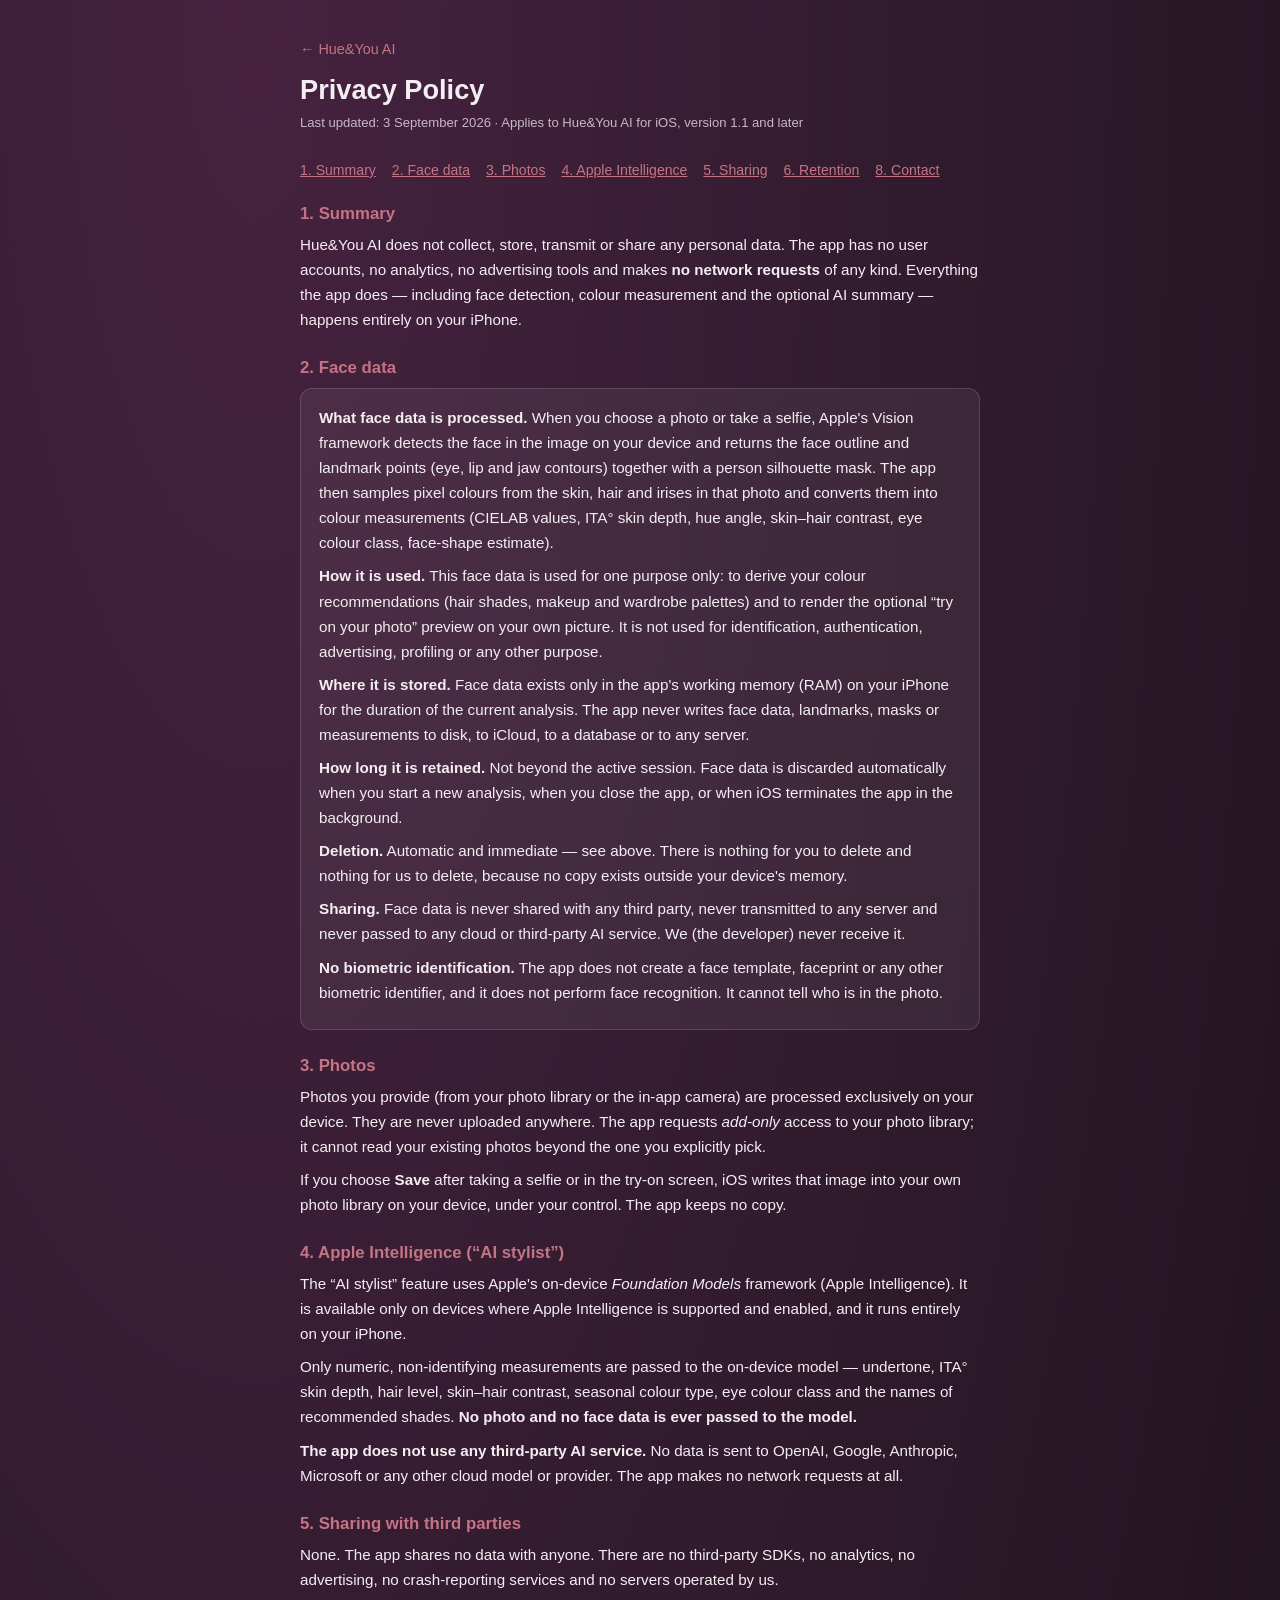
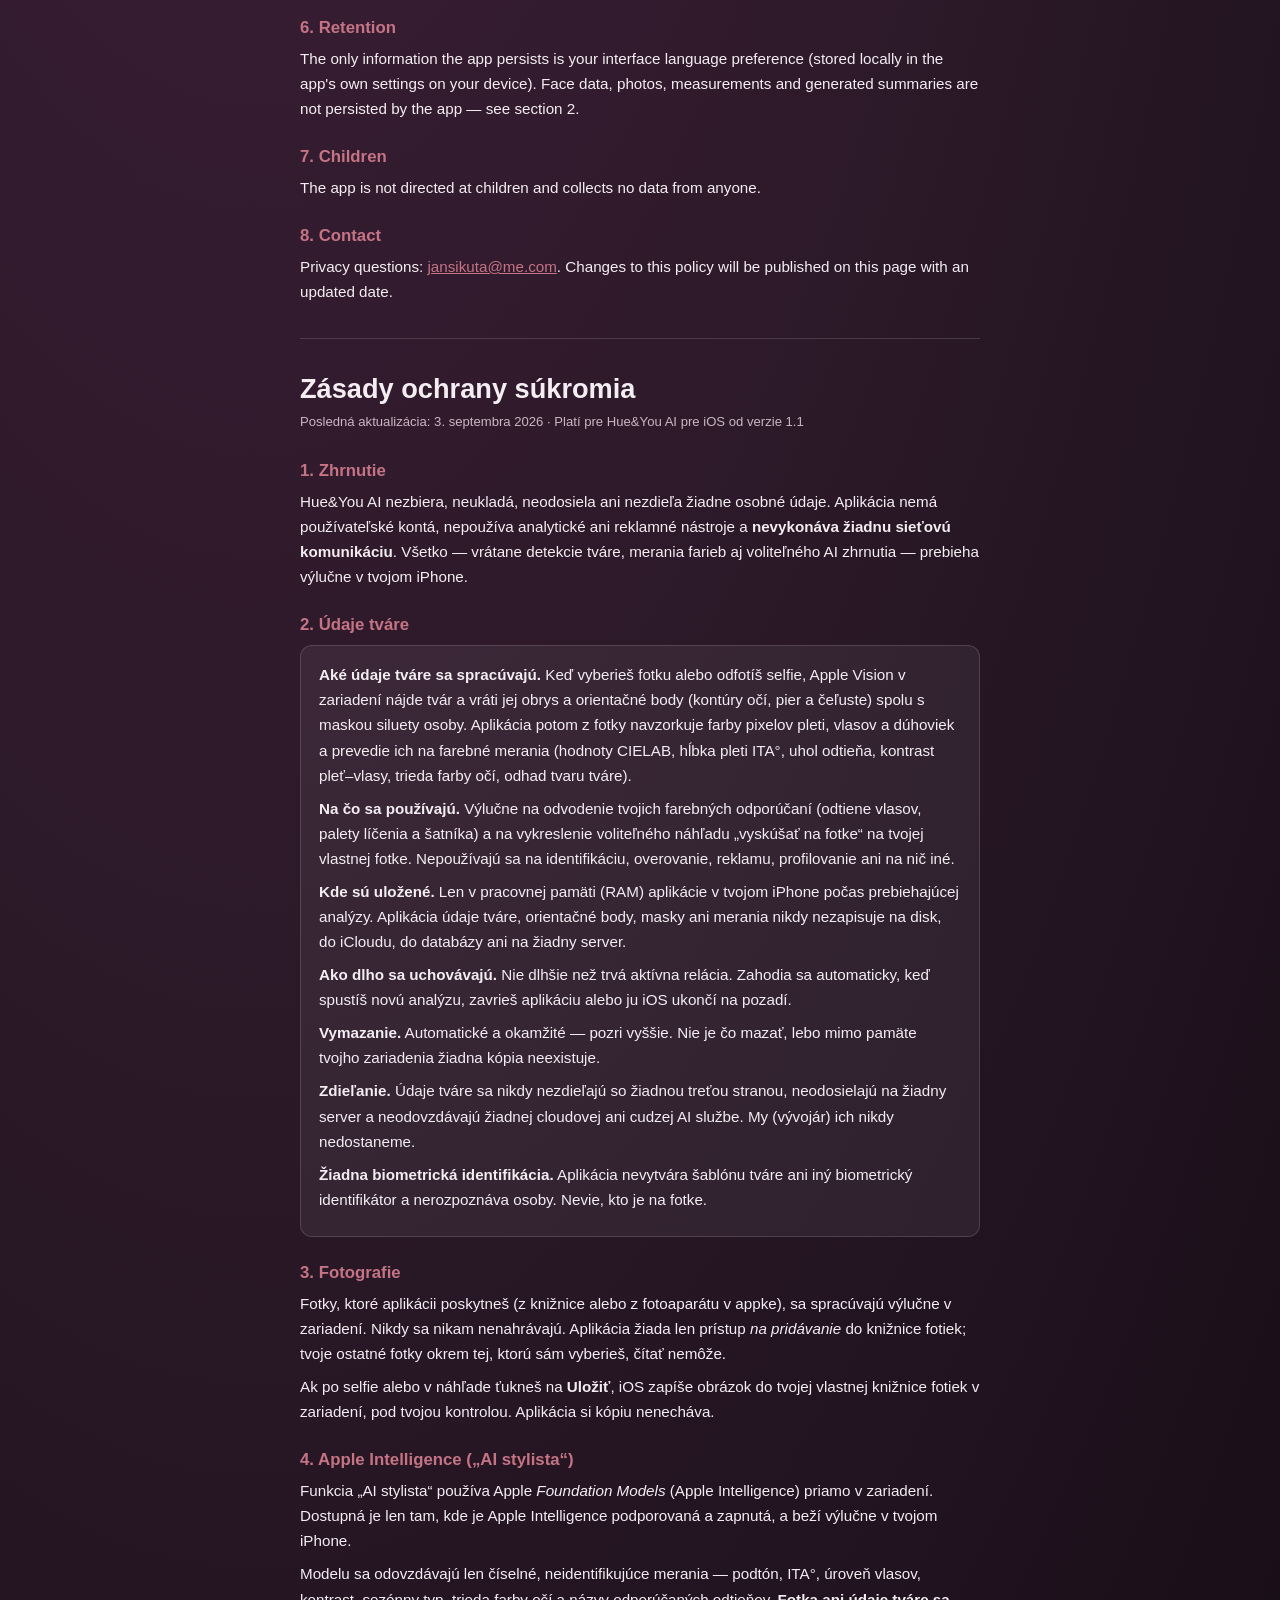
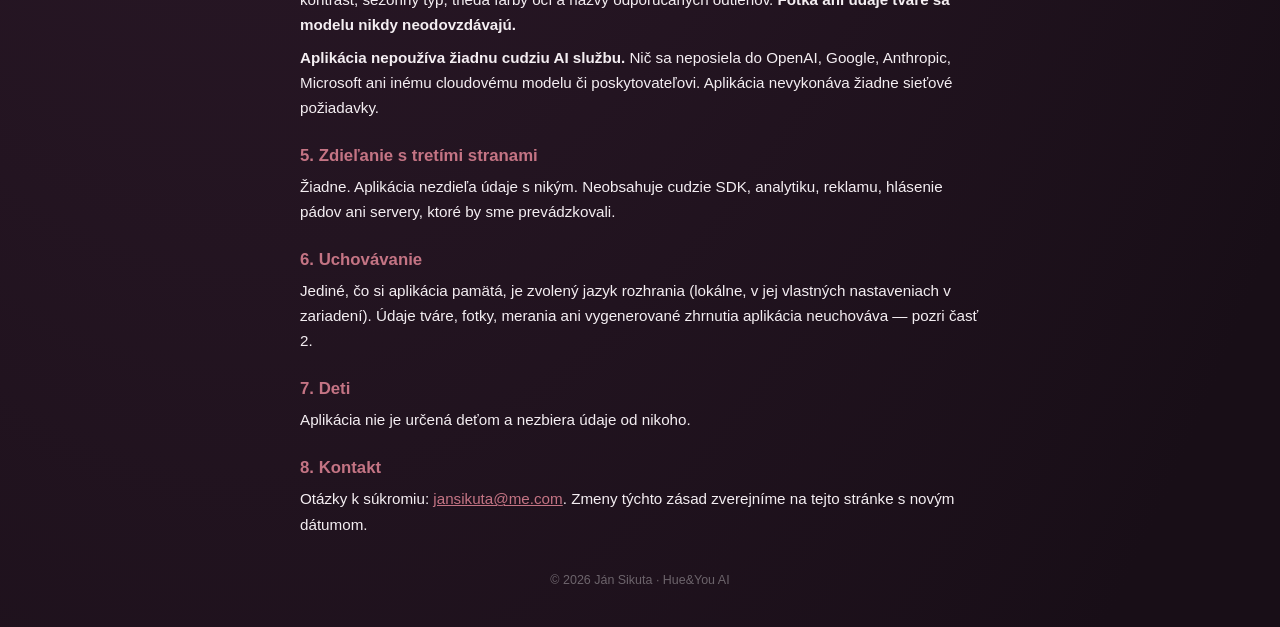
==== privacy.html @ 5e86df46 "Add files via upload" ====
<!DOCTYPE html>
<html lang="en">
<head>
<meta charset="utf-8">
<meta name="viewport" content="width=device-width, initial-scale=1">
<title>Hue&You AI — Privacy Policy / Zásady ochrany súkromia</title>
<style>
  :root { --plum: #2c1929; --rose: #c47484; --ink: #f4eef2; --muted: #c9b8c4; }
  * { margin: 0; padding: 0; box-sizing: border-box; }
  body {
    font-family: -apple-system, BlinkMacSystemFont, "Segoe UI", Roboto, sans-serif;
    background: radial-gradient(120% 120% at 20% 0%, #46223f 0%, var(--plum) 55%, #180e17 100%);
    color: var(--ink); min-height: 100vh; padding: 40px 20px;
  }
  main { max-width: 680px; margin: 0 auto; }
  a { color: var(--rose); }
  a.back { text-decoration: none; font-size: .9rem; }
  h1 { font-size: 1.7rem; margin: 16px 0 6px; }
  .updated { color: var(--muted); font-size: .82rem; margin-bottom: 28px; }
  h2 { font-size: 1.05rem; color: var(--rose); margin: 26px 0 8px; }
  p, li { color: var(--ink); line-height: 1.65; font-size: .95rem; margin-bottom: 8px; }
  ul { padding-left: 22px; }
  .box {
    background: rgba(255,255,255,.06); border: 1px solid rgba(255,255,255,.14);
    border-radius: 12px; padding: 16px 18px; margin: 10px 0 14px;
  }
  .en { color: var(--muted); }
  hr { border: none; border-top: 1px solid rgba(255,255,255,.14); margin: 34px 0; }
  footer { margin-top: 36px; color: rgba(255,255,255,.35); font-size: .78rem; text-align: center; }
  nav.toc { font-size: .88rem; margin-bottom: 20px; }
  nav.toc a { margin-right: 12px; }
</style>
</head>
<body>
<main>
  <a class="back" href="index.html">← Hue&amp;You AI</a>
  <h1 id="privacy-policy">Privacy Policy</h1>
  <p class="updated">Last updated: 3 September 2026 · Applies to Hue&amp;You AI for iOS, version 1.1 and later</p>

  <nav class="toc">
    <a href="#summary">1. Summary</a>
    <a href="#face-data">2. Face data</a>
    <a href="#photos">3. Photos</a>
    <a href="#ai">4. Apple Intelligence</a>
    <a href="#sharing">5. Sharing</a>
    <a href="#retention">6. Retention</a>
    <a href="#contact">8. Contact</a>
  </nav>

  <h2 id="summary">1. Summary</h2>
  <p>Hue&amp;You AI does not collect, store, transmit or share any personal data. The app has no user accounts, no analytics, no advertising tools and makes <strong>no network requests</strong> of any kind. Everything the app does — including face detection, colour measurement and the optional AI summary — happens entirely on your iPhone.</p>

  <h2 id="face-data">2. Face data</h2>
  <div class="box">
    <p><strong>What face data is processed.</strong> When you choose a photo or take a selfie, Apple's Vision framework detects the face in the image on your device and returns the face outline and landmark points (eye, lip and jaw contours) together with a person silhouette mask. The app then samples pixel colours from the skin, hair and irises in that photo and converts them into colour measurements (CIELAB values, ITA° skin depth, hue angle, skin–hair contrast, eye colour class, face-shape estimate).</p>
    <p><strong>How it is used.</strong> This face data is used for one purpose only: to derive your colour recommendations (hair shades, makeup and wardrobe palettes) and to render the optional “try on your photo” preview on your own picture. It is not used for identification, authentication, advertising, profiling or any other purpose.</p>
    <p><strong>Where it is stored.</strong> Face data exists only in the app's working memory (RAM) on your iPhone for the duration of the current analysis. The app never writes face data, landmarks, masks or measurements to disk, to iCloud, to a database or to any server.</p>
    <p><strong>How long it is retained.</strong> Not beyond the active session. Face data is discarded automatically when you start a new analysis, when you close the app, or when iOS terminates the app in the background.</p>
    <p><strong>Deletion.</strong> Automatic and immediate — see above. There is nothing for you to delete and nothing for us to delete, because no copy exists outside your device's memory.</p>
    <p><strong>Sharing.</strong> Face data is never shared with any third party, never transmitted to any server and never passed to any cloud or third-party AI service. We (the developer) never receive it.</p>
    <p><strong>No biometric identification.</strong> The app does not create a face template, faceprint or any other biometric identifier, and it does not perform face recognition. It cannot tell who is in the photo.</p>
  </div>

  <h2 id="photos">3. Photos</h2>
  <p>Photos you provide (from your photo library or the in-app camera) are processed exclusively on your device. They are never uploaded anywhere. The app requests <em>add-only</em> access to your photo library; it cannot read your existing photos beyond the one you explicitly pick.</p>
  <p>If you choose <strong>Save</strong> after taking a selfie or in the try-on screen, iOS writes that image into your own photo library on your device, under your control. The app keeps no copy.</p>

  <h2 id="ai">4. Apple Intelligence (“AI stylist”)</h2>
  <p>The “AI stylist” feature uses Apple's on-device <em>Foundation Models</em> framework (Apple Intelligence). It is available only on devices where Apple Intelligence is supported and enabled, and it runs entirely on your iPhone.</p>
  <p>Only numeric, non-identifying measurements are passed to the on-device model — undertone, ITA° skin depth, hair level, skin–hair contrast, seasonal colour type, eye colour class and the names of recommended shades. <strong>No photo and no face data is ever passed to the model.</strong></p>
  <p><strong>The app does not use any third-party AI service.</strong> No data is sent to OpenAI, Google, Anthropic, Microsoft or any other cloud model or provider. The app makes no network requests at all.</p>

  <h2 id="sharing">5. Sharing with third parties</h2>
  <p>None. The app shares no data with anyone. There are no third-party SDKs, no analytics, no advertising, no crash-reporting services and no servers operated by us.</p>

  <h2 id="retention">6. Retention</h2>
  <p>The only information the app persists is your interface language preference (stored locally in the app's own settings on your device). Face data, photos, measurements and generated summaries are not persisted by the app — see section 2.</p>

  <h2 id="children">7. Children</h2>
  <p>The app is not directed at children and collects no data from anyone.</p>

  <h2 id="contact">8. Contact</h2>
  <p>Privacy questions: <a href="mailto:jansikuta@me.com">jansikuta@me.com</a>. Changes to this policy will be published on this page with an updated date.</p>

  <hr>

  <h1 id="zasady">Zásady ochrany súkromia</h1>
  <p class="updated">Posledná aktualizácia: 3. septembra 2026 · Platí pre Hue&amp;You AI pre iOS od verzie 1.1</p>

  <h2>1. Zhrnutie</h2>
  <p>Hue&amp;You AI nezbiera, neukladá, neodosiela ani nezdieľa žiadne osobné údaje. Aplikácia nemá používateľské kontá, nepoužíva analytické ani reklamné nástroje a <strong>nevykonáva žiadnu sieťovú komunikáciu</strong>. Všetko — vrátane detekcie tváre, merania farieb aj voliteľného AI zhrnutia — prebieha výlučne v tvojom iPhone.</p>

  <h2 id="udaje-tvare">2. Údaje tváre</h2>
  <div class="box">
    <p><strong>Aké údaje tváre sa spracúvajú.</strong> Keď vyberieš fotku alebo odfotíš selfie, Apple Vision v zariadení nájde tvár a vráti jej obrys a orientačné body (kontúry očí, pier a čeľuste) spolu s maskou siluety osoby. Aplikácia potom z fotky navzorkuje farby pixelov pleti, vlasov a dúhoviek a prevedie ich na farebné merania (hodnoty CIELAB, hĺbka pleti ITA°, uhol odtieňa, kontrast pleť–vlasy, trieda farby očí, odhad tvaru tváre).</p>
    <p><strong>Na čo sa používajú.</strong> Výlučne na odvodenie tvojich farebných odporúčaní (odtiene vlasov, palety líčenia a šatníka) a na vykreslenie voliteľného náhľadu „vyskúšať na fotke“ na tvojej vlastnej fotke. Nepoužívajú sa na identifikáciu, overovanie, reklamu, profilovanie ani na nič iné.</p>
    <p><strong>Kde sú uložené.</strong> Len v pracovnej pamäti (RAM) aplikácie v tvojom iPhone počas prebiehajúcej analýzy. Aplikácia údaje tváre, orientačné body, masky ani merania nikdy nezapisuje na disk, do iCloudu, do databázy ani na žiadny server.</p>
    <p><strong>Ako dlho sa uchovávajú.</strong> Nie dlhšie než trvá aktívna relácia. Zahodia sa automaticky, keď spustíš novú analýzu, zavrieš aplikáciu alebo ju iOS ukončí na pozadí.</p>
    <p><strong>Vymazanie.</strong> Automatické a okamžité — pozri vyššie. Nie je čo mazať, lebo mimo pamäte tvojho zariadenia žiadna kópia neexistuje.</p>
    <p><strong>Zdieľanie.</strong> Údaje tváre sa nikdy nezdieľajú so žiadnou treťou stranou, neodosielajú na žiadny server a neodovzdávajú žiadnej cloudovej ani cudzej AI službe. My (vývojár) ich nikdy nedostaneme.</p>
    <p><strong>Žiadna biometrická identifikácia.</strong> Aplikácia nevytvára šablónu tváre ani iný biometrický identifikátor a nerozpoznáva osoby. Nevie, kto je na fotke.</p>
  </div>

  <h2>3. Fotografie</h2>
  <p>Fotky, ktoré aplikácii poskytneš (z knižnice alebo z fotoaparátu v appke), sa spracúvajú výlučne v zariadení. Nikdy sa nikam nenahrávajú. Aplikácia žiada len prístup <em>na pridávanie</em> do knižnice fotiek; tvoje ostatné fotky okrem tej, ktorú sám vyberieš, čítať nemôže.</p>
  <p>Ak po selfie alebo v náhľade ťukneš na <strong>Uložiť</strong>, iOS zapíše obrázok do tvojej vlastnej knižnice fotiek v zariadení, pod tvojou kontrolou. Aplikácia si kópiu nenecháva.</p>

  <h2>4. Apple Intelligence („AI stylista“)</h2>
  <p>Funkcia „AI stylista“ používa Apple <em>Foundation Models</em> (Apple Intelligence) priamo v zariadení. Dostupná je len tam, kde je Apple Intelligence podporovaná a zapnutá, a beží výlučne v tvojom iPhone.</p>
  <p>Modelu sa odovzdávajú len číselné, neidentifikujúce merania — podtón, ITA°, úroveň vlasov, kontrast, sezónny typ, trieda farby očí a názvy odporúčaných odtieňov. <strong>Fotka ani údaje tváre sa modelu nikdy neodovzdávajú.</strong></p>
  <p><strong>Aplikácia nepoužíva žiadnu cudziu AI službu.</strong> Nič sa neposiela do OpenAI, Google, Anthropic, Microsoft ani inému cloudovému modelu či poskytovateľovi. Aplikácia nevykonáva žiadne sieťové požiadavky.</p>

  <h2>5. Zdieľanie s tretími stranami</h2>
  <p>Žiadne. Aplikácia nezdieľa údaje s nikým. Neobsahuje cudzie SDK, analytiku, reklamu, hlásenie pádov ani servery, ktoré by sme prevádzkovali.</p>

  <h2>6. Uchovávanie</h2>
  <p>Jediné, čo si aplikácia pamätá, je zvolený jazyk rozhrania (lokálne, v jej vlastných nastaveniach v zariadení). Údaje tváre, fotky, merania ani vygenerované zhrnutia aplikácia neuchováva — pozri časť 2.</p>

  <h2>7. Deti</h2>
  <p>Aplikácia nie je určená deťom a nezbiera údaje od nikoho.</p>

  <h2>8. Kontakt</h2>
  <p>Otázky k súkromiu: <a href="mailto:jansikuta@me.com">jansikuta@me.com</a>. Zmeny týchto zásad zverejníme na tejto stránke s novým dátumom.</p>

  <footer>© 2026 Ján Sikuta · Hue&amp;You AI</footer>
</main>
</body>
</html>
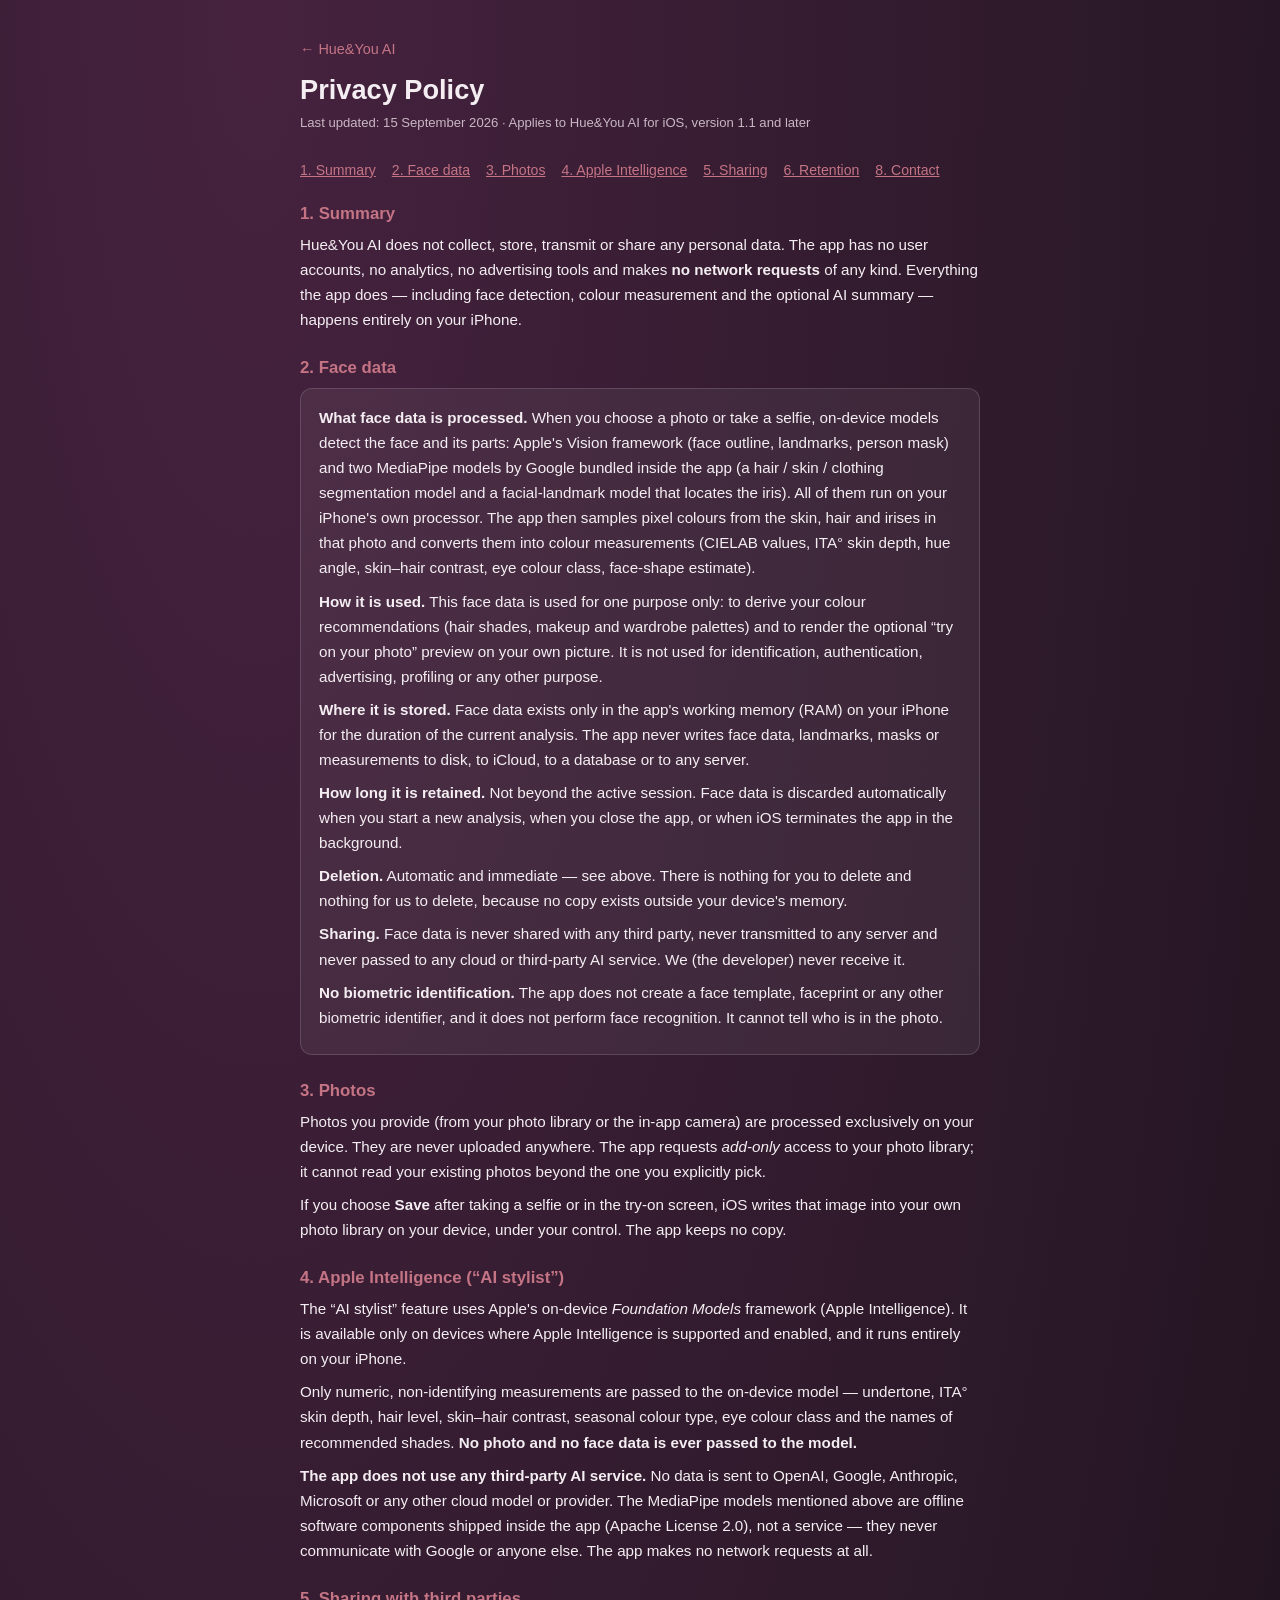
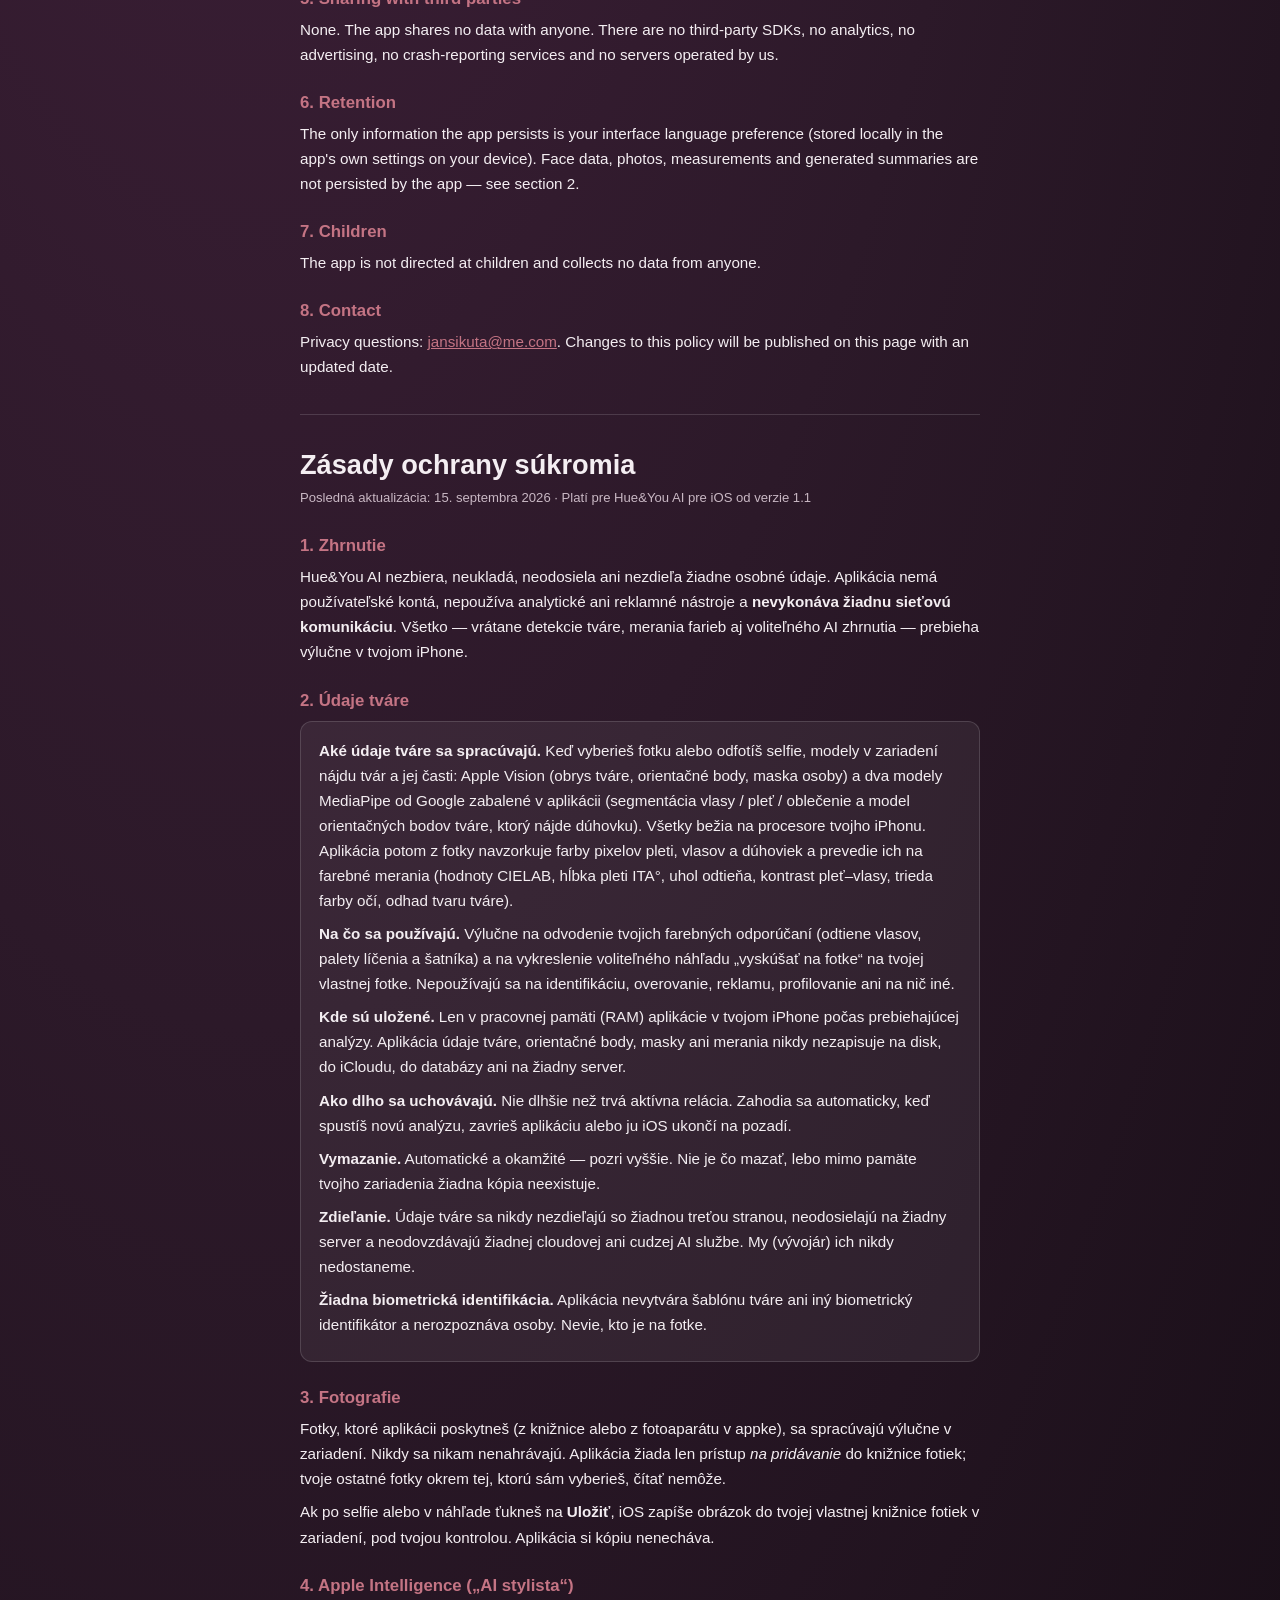
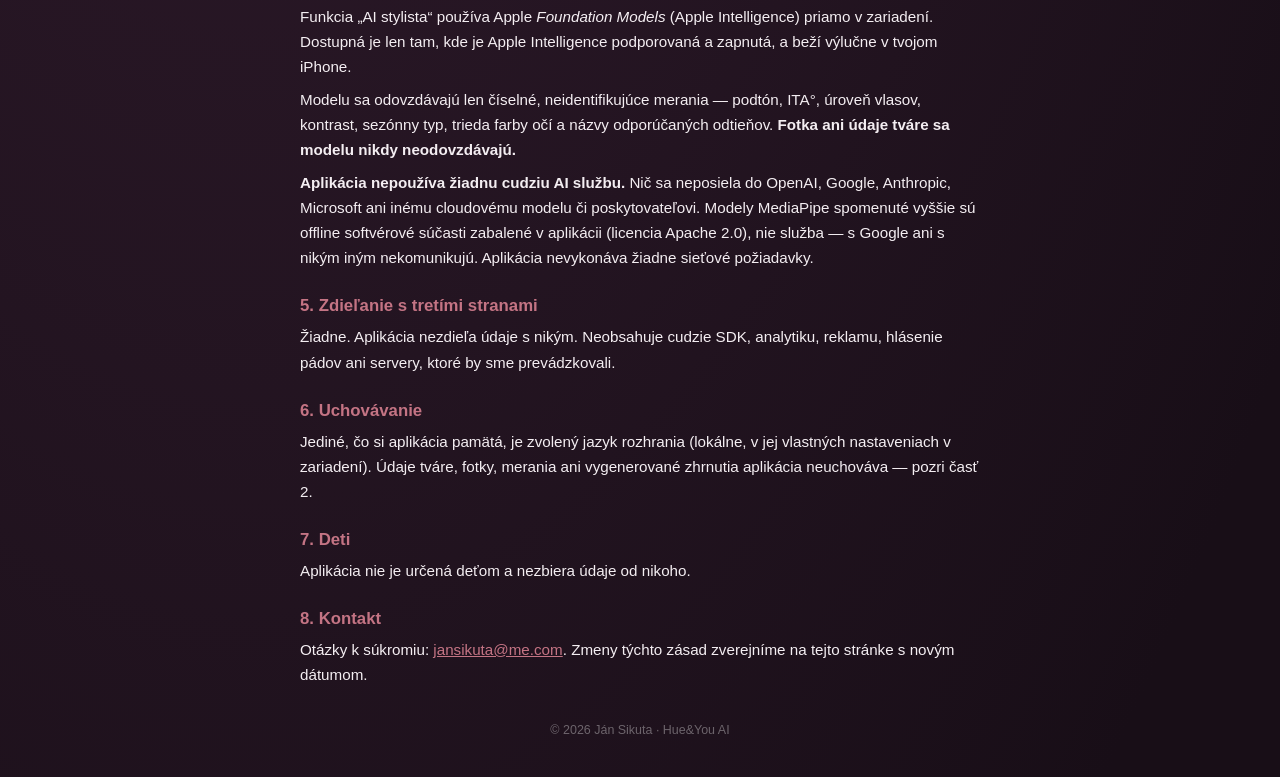
==== commit a48fbe2e: "Add files via upload" ====
--- a/privacy.html
+++ b/privacy.html
@@ -35,7 +35,7 @@
 <main>
   <a class="back" href="index.html">← Hue&amp;You AI</a>
   <h1 id="privacy-policy">Privacy Policy</h1>
-  <p class="updated">Last updated: 3 September 2026 · Applies to Hue&amp;You AI for iOS, version 1.1 and later</p>
+  <p class="updated">Last updated: 15 September 2026 · Applies to Hue&amp;You AI for iOS, version 1.1 and later</p>
 
   <nav class="toc">
     <a href="#summary">1. Summary</a>
@@ -52,7 +52,7 @@
 
   <h2 id="face-data">2. Face data</h2>
   <div class="box">
-    <p><strong>What face data is processed.</strong> When you choose a photo or take a selfie, Apple's Vision framework detects the face in the image on your device and returns the face outline and landmark points (eye, lip and jaw contours) together with a person silhouette mask. The app then samples pixel colours from the skin, hair and irises in that photo and converts them into colour measurements (CIELAB values, ITA° skin depth, hue angle, skin–hair contrast, eye colour class, face-shape estimate).</p>
+    <p><strong>What face data is processed.</strong> When you choose a photo or take a selfie, on-device models detect the face and its parts: Apple's Vision framework (face outline, landmarks, person mask) and two MediaPipe models by Google bundled inside the app (a hair / skin / clothing segmentation model and a facial-landmark model that locates the iris). All of them run on your iPhone's own processor. The app then samples pixel colours from the skin, hair and irises in that photo and converts them into colour measurements (CIELAB values, ITA° skin depth, hue angle, skin–hair contrast, eye colour class, face-shape estimate).</p>
     <p><strong>How it is used.</strong> This face data is used for one purpose only: to derive your colour recommendations (hair shades, makeup and wardrobe palettes) and to render the optional “try on your photo” preview on your own picture. It is not used for identification, authentication, advertising, profiling or any other purpose.</p>
     <p><strong>Where it is stored.</strong> Face data exists only in the app's working memory (RAM) on your iPhone for the duration of the current analysis. The app never writes face data, landmarks, masks or measurements to disk, to iCloud, to a database or to any server.</p>
     <p><strong>How long it is retained.</strong> Not beyond the active session. Face data is discarded automatically when you start a new analysis, when you close the app, or when iOS terminates the app in the background.</p>
@@ -68,7 +68,7 @@
   <h2 id="ai">4. Apple Intelligence (“AI stylist”)</h2>
   <p>The “AI stylist” feature uses Apple's on-device <em>Foundation Models</em> framework (Apple Intelligence). It is available only on devices where Apple Intelligence is supported and enabled, and it runs entirely on your iPhone.</p>
   <p>Only numeric, non-identifying measurements are passed to the on-device model — undertone, ITA° skin depth, hair level, skin–hair contrast, seasonal colour type, eye colour class and the names of recommended shades. <strong>No photo and no face data is ever passed to the model.</strong></p>
-  <p><strong>The app does not use any third-party AI service.</strong> No data is sent to OpenAI, Google, Anthropic, Microsoft or any other cloud model or provider. The app makes no network requests at all.</p>
+  <p><strong>The app does not use any third-party AI service.</strong> No data is sent to OpenAI, Google, Anthropic, Microsoft or any other cloud model or provider. The MediaPipe models mentioned above are offline software components shipped inside the app (Apache License 2.0), not a service — they never communicate with Google or anyone else. The app makes no network requests at all.</p>
 
   <h2 id="sharing">5. Sharing with third parties</h2>
   <p>None. The app shares no data with anyone. There are no third-party SDKs, no analytics, no advertising, no crash-reporting services and no servers operated by us.</p>
@@ -85,14 +85,14 @@
   <hr>
 
   <h1 id="zasady">Zásady ochrany súkromia</h1>
-  <p class="updated">Posledná aktualizácia: 3. septembra 2026 · Platí pre Hue&amp;You AI pre iOS od verzie 1.1</p>
+  <p class="updated">Posledná aktualizácia: 15. septembra 2026 · Platí pre Hue&amp;You AI pre iOS od verzie 1.1</p>
 
   <h2>1. Zhrnutie</h2>
   <p>Hue&amp;You AI nezbiera, neukladá, neodosiela ani nezdieľa žiadne osobné údaje. Aplikácia nemá používateľské kontá, nepoužíva analytické ani reklamné nástroje a <strong>nevykonáva žiadnu sieťovú komunikáciu</strong>. Všetko — vrátane detekcie tváre, merania farieb aj voliteľného AI zhrnutia — prebieha výlučne v tvojom iPhone.</p>
 
   <h2 id="udaje-tvare">2. Údaje tváre</h2>
   <div class="box">
-    <p><strong>Aké údaje tváre sa spracúvajú.</strong> Keď vyberieš fotku alebo odfotíš selfie, Apple Vision v zariadení nájde tvár a vráti jej obrys a orientačné body (kontúry očí, pier a čeľuste) spolu s maskou siluety osoby. Aplikácia potom z fotky navzorkuje farby pixelov pleti, vlasov a dúhoviek a prevedie ich na farebné merania (hodnoty CIELAB, hĺbka pleti ITA°, uhol odtieňa, kontrast pleť–vlasy, trieda farby očí, odhad tvaru tváre).</p>
+    <p><strong>Aké údaje tváre sa spracúvajú.</strong> Keď vyberieš fotku alebo odfotíš selfie, modely v zariadení nájdu tvár a jej časti: Apple Vision (obrys tváre, orientačné body, maska osoby) a dva modely MediaPipe od Google zabalené v aplikácii (segmentácia vlasy / pleť / oblečenie a model orientačných bodov tváre, ktorý nájde dúhovku). Všetky bežia na procesore tvojho iPhonu. Aplikácia potom z fotky navzorkuje farby pixelov pleti, vlasov a dúhoviek a prevedie ich na farebné merania (hodnoty CIELAB, hĺbka pleti ITA°, uhol odtieňa, kontrast pleť–vlasy, trieda farby očí, odhad tvaru tváre).</p>
     <p><strong>Na čo sa používajú.</strong> Výlučne na odvodenie tvojich farebných odporúčaní (odtiene vlasov, palety líčenia a šatníka) a na vykreslenie voliteľného náhľadu „vyskúšať na fotke“ na tvojej vlastnej fotke. Nepoužívajú sa na identifikáciu, overovanie, reklamu, profilovanie ani na nič iné.</p>
     <p><strong>Kde sú uložené.</strong> Len v pracovnej pamäti (RAM) aplikácie v tvojom iPhone počas prebiehajúcej analýzy. Aplikácia údaje tváre, orientačné body, masky ani merania nikdy nezapisuje na disk, do iCloudu, do databázy ani na žiadny server.</p>
     <p><strong>Ako dlho sa uchovávajú.</strong> Nie dlhšie než trvá aktívna relácia. Zahodia sa automaticky, keď spustíš novú analýzu, zavrieš aplikáciu alebo ju iOS ukončí na pozadí.</p>
@@ -108,7 +108,7 @@
   <h2>4. Apple Intelligence („AI stylista“)</h2>
   <p>Funkcia „AI stylista“ používa Apple <em>Foundation Models</em> (Apple Intelligence) priamo v zariadení. Dostupná je len tam, kde je Apple Intelligence podporovaná a zapnutá, a beží výlučne v tvojom iPhone.</p>
   <p>Modelu sa odovzdávajú len číselné, neidentifikujúce merania — podtón, ITA°, úroveň vlasov, kontrast, sezónny typ, trieda farby očí a názvy odporúčaných odtieňov. <strong>Fotka ani údaje tváre sa modelu nikdy neodovzdávajú.</strong></p>
-  <p><strong>Aplikácia nepoužíva žiadnu cudziu AI službu.</strong> Nič sa neposiela do OpenAI, Google, Anthropic, Microsoft ani inému cloudovému modelu či poskytovateľovi. Aplikácia nevykonáva žiadne sieťové požiadavky.</p>
+  <p><strong>Aplikácia nepoužíva žiadnu cudziu AI službu.</strong> Nič sa neposiela do OpenAI, Google, Anthropic, Microsoft ani inému cloudovému modelu či poskytovateľovi. Modely MediaPipe spomenuté vyššie sú offline softvérové súčasti zabalené v aplikácii (licencia Apache 2.0), nie služba — s Google ani s nikým iným nekomunikujú. Aplikácia nevykonáva žiadne sieťové požiadavky.</p>
 
   <h2>5. Zdieľanie s tretími stranami</h2>
   <p>Žiadne. Aplikácia nezdieľa údaje s nikým. Neobsahuje cudzie SDK, analytiku, reklamu, hlásenie pádov ani servery, ktoré by sme prevádzkovali.</p>
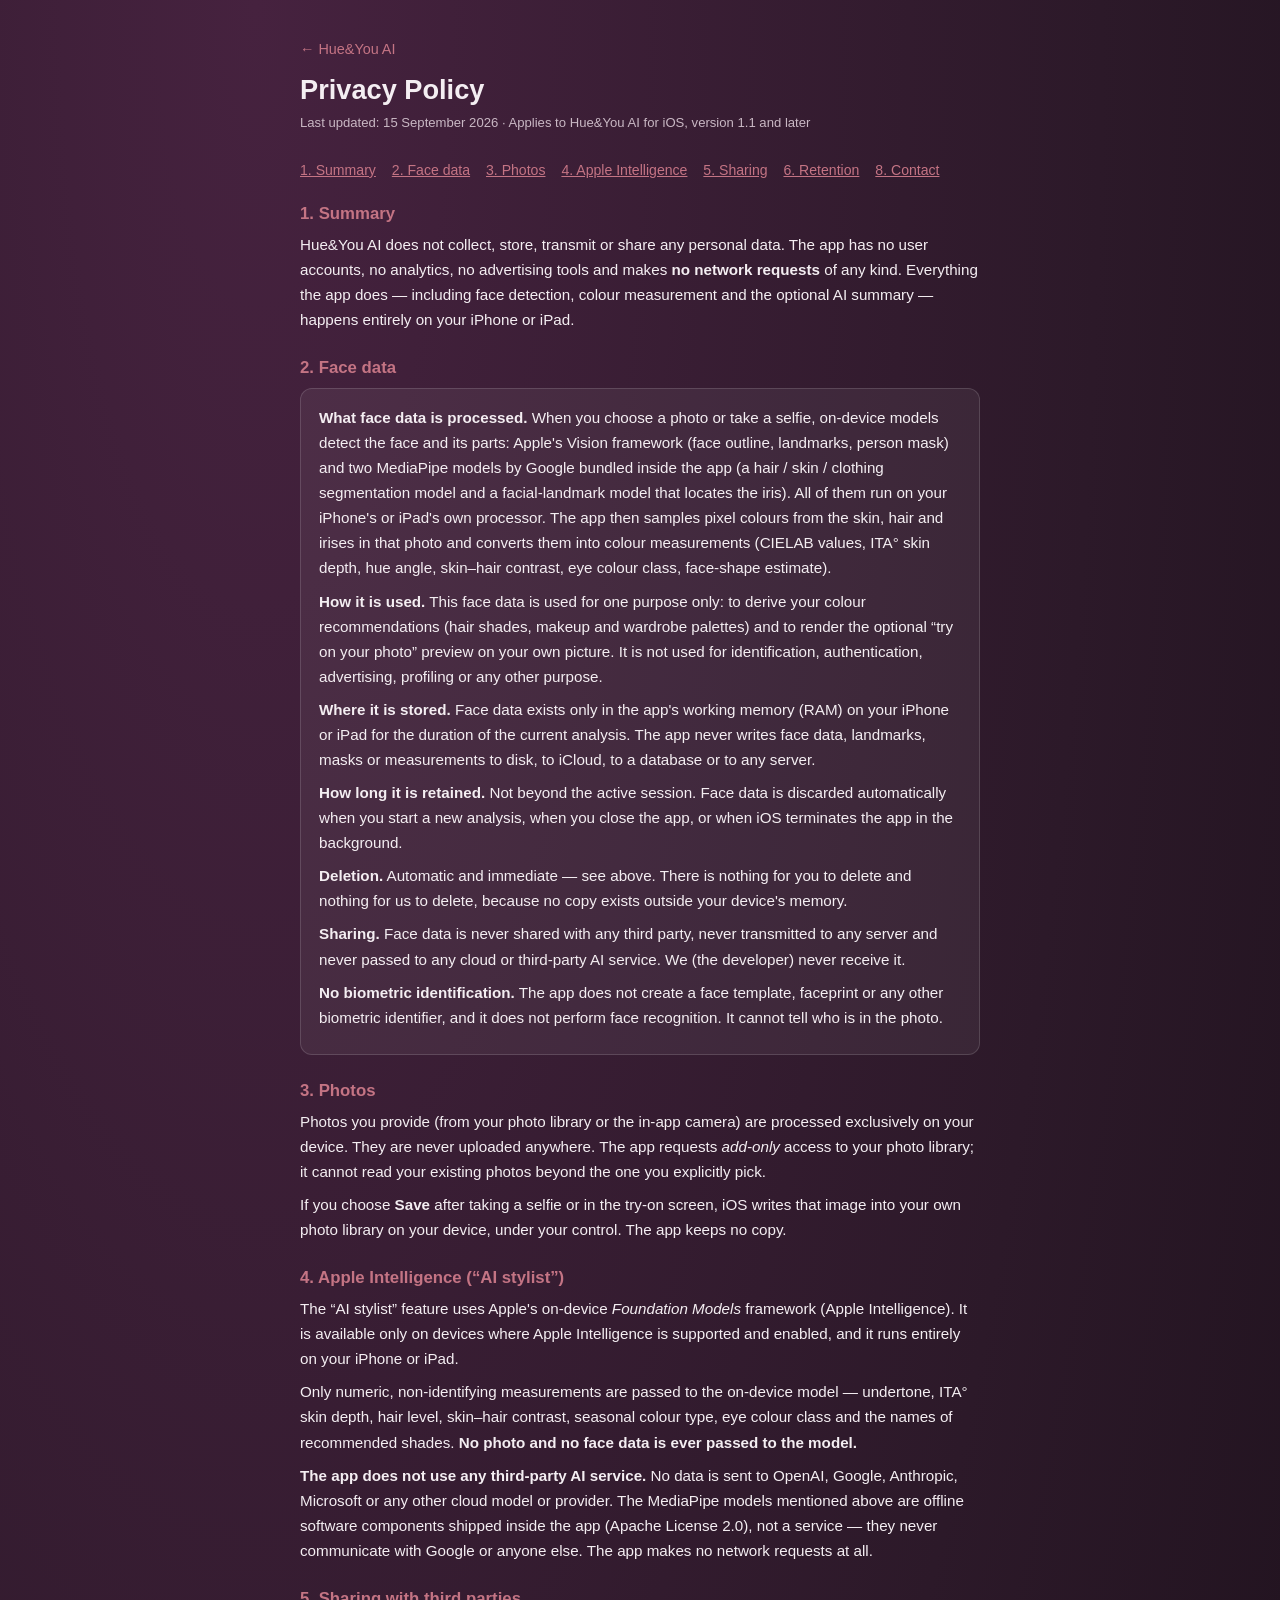
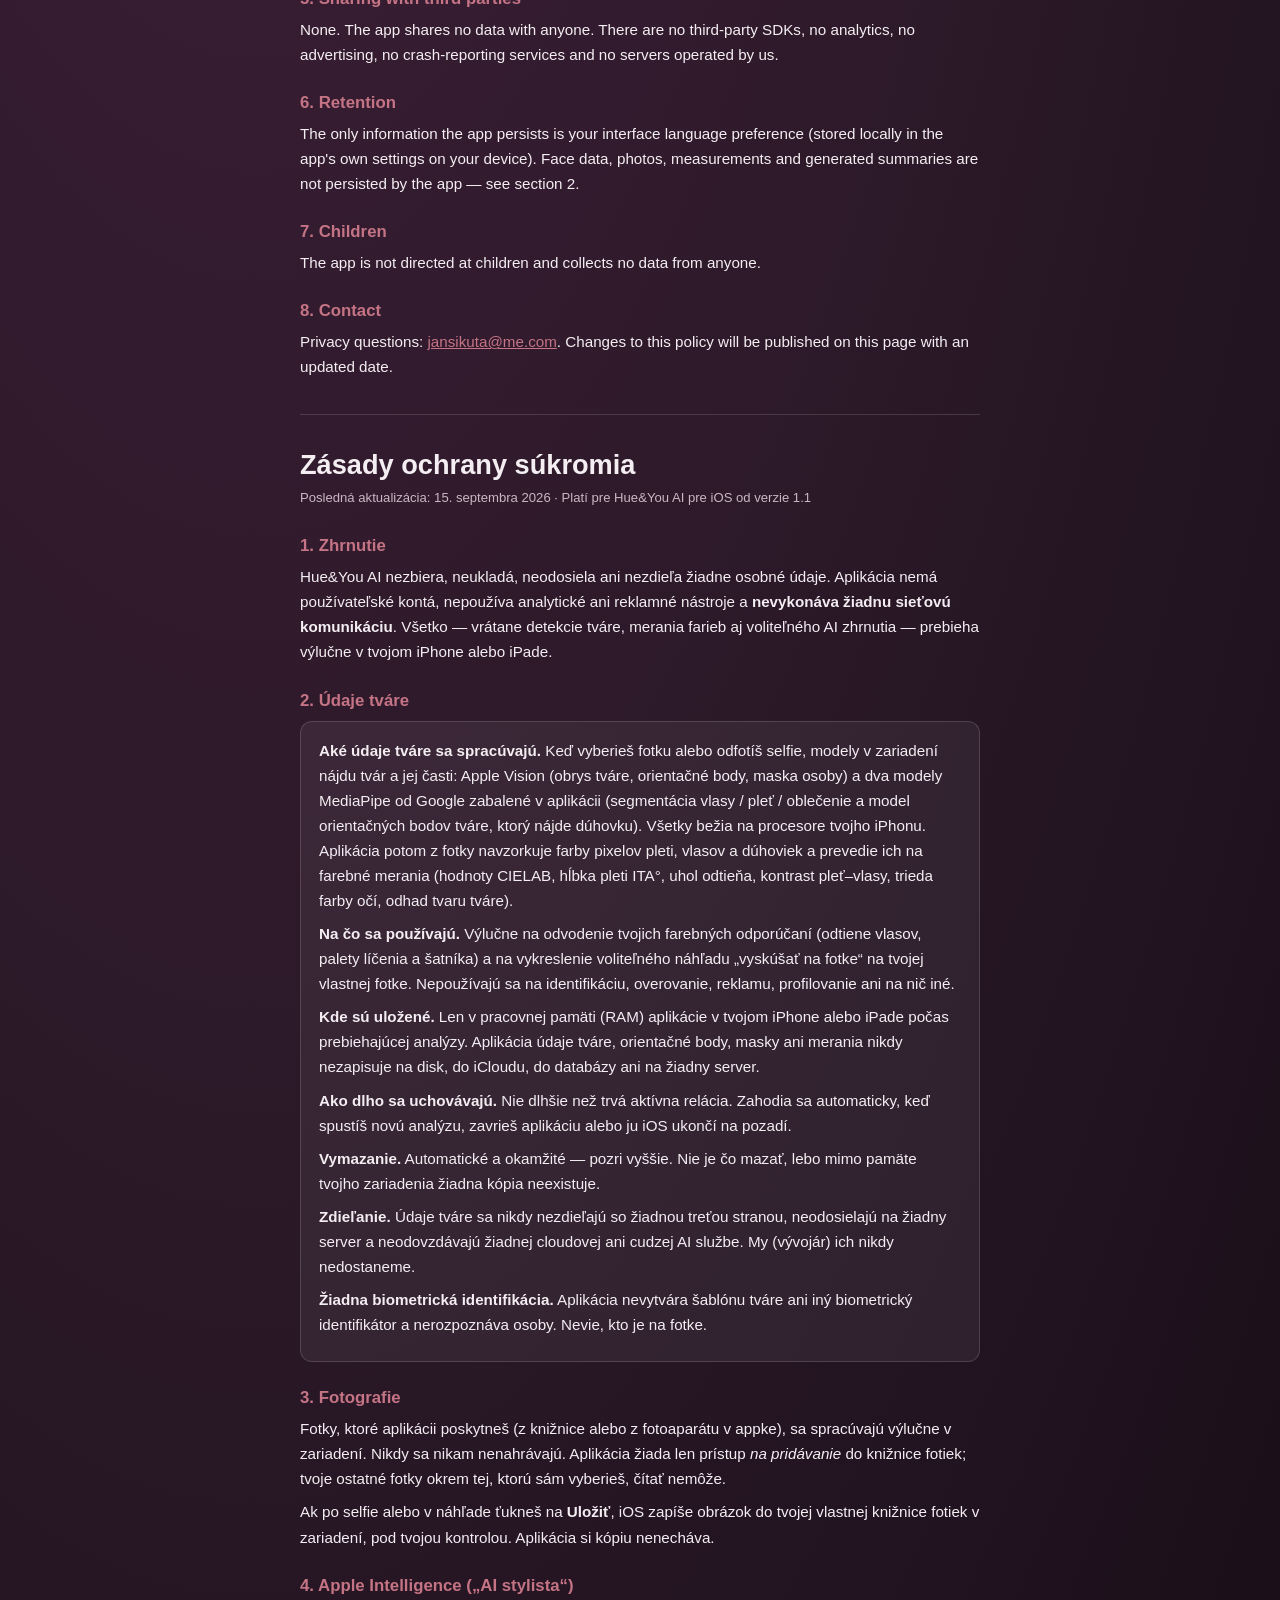
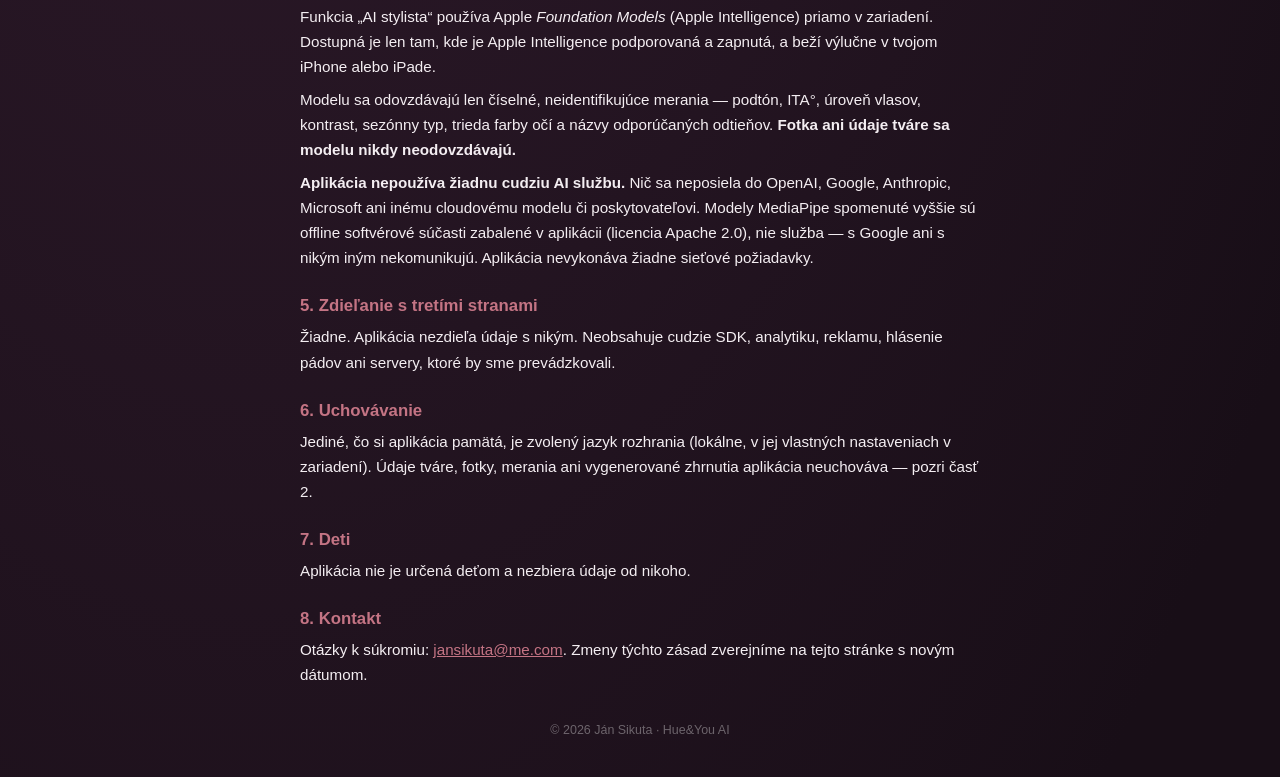
==== commit 90f9e7cd: "Add files via upload" ====
--- a/privacy.html
+++ b/privacy.html
@@ -48,13 +48,13 @@
   </nav>
 
   <h2 id="summary">1. Summary</h2>
-  <p>Hue&amp;You AI does not collect, store, transmit or share any personal data. The app has no user accounts, no analytics, no advertising tools and makes <strong>no network requests</strong> of any kind. Everything the app does — including face detection, colour measurement and the optional AI summary — happens entirely on your iPhone.</p>
+  <p>Hue&amp;You AI does not collect, store, transmit or share any personal data. The app has no user accounts, no analytics, no advertising tools and makes <strong>no network requests</strong> of any kind. Everything the app does — including face detection, colour measurement and the optional AI summary — happens entirely on your iPhone or iPad.</p>
 
   <h2 id="face-data">2. Face data</h2>
   <div class="box">
-    <p><strong>What face data is processed.</strong> When you choose a photo or take a selfie, on-device models detect the face and its parts: Apple's Vision framework (face outline, landmarks, person mask) and two MediaPipe models by Google bundled inside the app (a hair / skin / clothing segmentation model and a facial-landmark model that locates the iris). All of them run on your iPhone's own processor. The app then samples pixel colours from the skin, hair and irises in that photo and converts them into colour measurements (CIELAB values, ITA° skin depth, hue angle, skin–hair contrast, eye colour class, face-shape estimate).</p>
+    <p><strong>What face data is processed.</strong> When you choose a photo or take a selfie, on-device models detect the face and its parts: Apple's Vision framework (face outline, landmarks, person mask) and two MediaPipe models by Google bundled inside the app (a hair / skin / clothing segmentation model and a facial-landmark model that locates the iris). All of them run on your iPhone's or iPad's own processor. The app then samples pixel colours from the skin, hair and irises in that photo and converts them into colour measurements (CIELAB values, ITA° skin depth, hue angle, skin–hair contrast, eye colour class, face-shape estimate).</p>
     <p><strong>How it is used.</strong> This face data is used for one purpose only: to derive your colour recommendations (hair shades, makeup and wardrobe palettes) and to render the optional “try on your photo” preview on your own picture. It is not used for identification, authentication, advertising, profiling or any other purpose.</p>
-    <p><strong>Where it is stored.</strong> Face data exists only in the app's working memory (RAM) on your iPhone for the duration of the current analysis. The app never writes face data, landmarks, masks or measurements to disk, to iCloud, to a database or to any server.</p>
+    <p><strong>Where it is stored.</strong> Face data exists only in the app's working memory (RAM) on your iPhone or iPad for the duration of the current analysis. The app never writes face data, landmarks, masks or measurements to disk, to iCloud, to a database or to any server.</p>
     <p><strong>How long it is retained.</strong> Not beyond the active session. Face data is discarded automatically when you start a new analysis, when you close the app, or when iOS terminates the app in the background.</p>
     <p><strong>Deletion.</strong> Automatic and immediate — see above. There is nothing for you to delete and nothing for us to delete, because no copy exists outside your device's memory.</p>
     <p><strong>Sharing.</strong> Face data is never shared with any third party, never transmitted to any server and never passed to any cloud or third-party AI service. We (the developer) never receive it.</p>
@@ -66,7 +66,7 @@
   <p>If you choose <strong>Save</strong> after taking a selfie or in the try-on screen, iOS writes that image into your own photo library on your device, under your control. The app keeps no copy.</p>
 
   <h2 id="ai">4. Apple Intelligence (“AI stylist”)</h2>
-  <p>The “AI stylist” feature uses Apple's on-device <em>Foundation Models</em> framework (Apple Intelligence). It is available only on devices where Apple Intelligence is supported and enabled, and it runs entirely on your iPhone.</p>
+  <p>The “AI stylist” feature uses Apple's on-device <em>Foundation Models</em> framework (Apple Intelligence). It is available only on devices where Apple Intelligence is supported and enabled, and it runs entirely on your iPhone or iPad.</p>
   <p>Only numeric, non-identifying measurements are passed to the on-device model — undertone, ITA° skin depth, hair level, skin–hair contrast, seasonal colour type, eye colour class and the names of recommended shades. <strong>No photo and no face data is ever passed to the model.</strong></p>
   <p><strong>The app does not use any third-party AI service.</strong> No data is sent to OpenAI, Google, Anthropic, Microsoft or any other cloud model or provider. The MediaPipe models mentioned above are offline software components shipped inside the app (Apache License 2.0), not a service — they never communicate with Google or anyone else. The app makes no network requests at all.</p>
 
@@ -88,13 +88,13 @@
   <p class="updated">Posledná aktualizácia: 15. septembra 2026 · Platí pre Hue&amp;You AI pre iOS od verzie 1.1</p>
 
   <h2>1. Zhrnutie</h2>
-  <p>Hue&amp;You AI nezbiera, neukladá, neodosiela ani nezdieľa žiadne osobné údaje. Aplikácia nemá používateľské kontá, nepoužíva analytické ani reklamné nástroje a <strong>nevykonáva žiadnu sieťovú komunikáciu</strong>. Všetko — vrátane detekcie tváre, merania farieb aj voliteľného AI zhrnutia — prebieha výlučne v tvojom iPhone.</p>
+  <p>Hue&amp;You AI nezbiera, neukladá, neodosiela ani nezdieľa žiadne osobné údaje. Aplikácia nemá používateľské kontá, nepoužíva analytické ani reklamné nástroje a <strong>nevykonáva žiadnu sieťovú komunikáciu</strong>. Všetko — vrátane detekcie tváre, merania farieb aj voliteľného AI zhrnutia — prebieha výlučne v tvojom iPhone alebo iPade.</p>
 
   <h2 id="udaje-tvare">2. Údaje tváre</h2>
   <div class="box">
     <p><strong>Aké údaje tváre sa spracúvajú.</strong> Keď vyberieš fotku alebo odfotíš selfie, modely v zariadení nájdu tvár a jej časti: Apple Vision (obrys tváre, orientačné body, maska osoby) a dva modely MediaPipe od Google zabalené v aplikácii (segmentácia vlasy / pleť / oblečenie a model orientačných bodov tváre, ktorý nájde dúhovku). Všetky bežia na procesore tvojho iPhonu. Aplikácia potom z fotky navzorkuje farby pixelov pleti, vlasov a dúhoviek a prevedie ich na farebné merania (hodnoty CIELAB, hĺbka pleti ITA°, uhol odtieňa, kontrast pleť–vlasy, trieda farby očí, odhad tvaru tváre).</p>
     <p><strong>Na čo sa používajú.</strong> Výlučne na odvodenie tvojich farebných odporúčaní (odtiene vlasov, palety líčenia a šatníka) a na vykreslenie voliteľného náhľadu „vyskúšať na fotke“ na tvojej vlastnej fotke. Nepoužívajú sa na identifikáciu, overovanie, reklamu, profilovanie ani na nič iné.</p>
-    <p><strong>Kde sú uložené.</strong> Len v pracovnej pamäti (RAM) aplikácie v tvojom iPhone počas prebiehajúcej analýzy. Aplikácia údaje tváre, orientačné body, masky ani merania nikdy nezapisuje na disk, do iCloudu, do databázy ani na žiadny server.</p>
+    <p><strong>Kde sú uložené.</strong> Len v pracovnej pamäti (RAM) aplikácie v tvojom iPhone alebo iPade počas prebiehajúcej analýzy. Aplikácia údaje tváre, orientačné body, masky ani merania nikdy nezapisuje na disk, do iCloudu, do databázy ani na žiadny server.</p>
     <p><strong>Ako dlho sa uchovávajú.</strong> Nie dlhšie než trvá aktívna relácia. Zahodia sa automaticky, keď spustíš novú analýzu, zavrieš aplikáciu alebo ju iOS ukončí na pozadí.</p>
     <p><strong>Vymazanie.</strong> Automatické a okamžité — pozri vyššie. Nie je čo mazať, lebo mimo pamäte tvojho zariadenia žiadna kópia neexistuje.</p>
     <p><strong>Zdieľanie.</strong> Údaje tváre sa nikdy nezdieľajú so žiadnou treťou stranou, neodosielajú na žiadny server a neodovzdávajú žiadnej cloudovej ani cudzej AI službe. My (vývojár) ich nikdy nedostaneme.</p>
@@ -106,7 +106,7 @@
   <p>Ak po selfie alebo v náhľade ťukneš na <strong>Uložiť</strong>, iOS zapíše obrázok do tvojej vlastnej knižnice fotiek v zariadení, pod tvojou kontrolou. Aplikácia si kópiu nenecháva.</p>
 
   <h2>4. Apple Intelligence („AI stylista“)</h2>
-  <p>Funkcia „AI stylista“ používa Apple <em>Foundation Models</em> (Apple Intelligence) priamo v zariadení. Dostupná je len tam, kde je Apple Intelligence podporovaná a zapnutá, a beží výlučne v tvojom iPhone.</p>
+  <p>Funkcia „AI stylista“ používa Apple <em>Foundation Models</em> (Apple Intelligence) priamo v zariadení. Dostupná je len tam, kde je Apple Intelligence podporovaná a zapnutá, a beží výlučne v tvojom iPhone alebo iPade.</p>
   <p>Modelu sa odovzdávajú len číselné, neidentifikujúce merania — podtón, ITA°, úroveň vlasov, kontrast, sezónny typ, trieda farby očí a názvy odporúčaných odtieňov. <strong>Fotka ani údaje tváre sa modelu nikdy neodovzdávajú.</strong></p>
   <p><strong>Aplikácia nepoužíva žiadnu cudziu AI službu.</strong> Nič sa neposiela do OpenAI, Google, Anthropic, Microsoft ani inému cloudovému modelu či poskytovateľovi. Modely MediaPipe spomenuté vyššie sú offline softvérové súčasti zabalené v aplikácii (licencia Apache 2.0), nie služba — s Google ani s nikým iným nekomunikujú. Aplikácia nevykonáva žiadne sieťové požiadavky.</p>
 
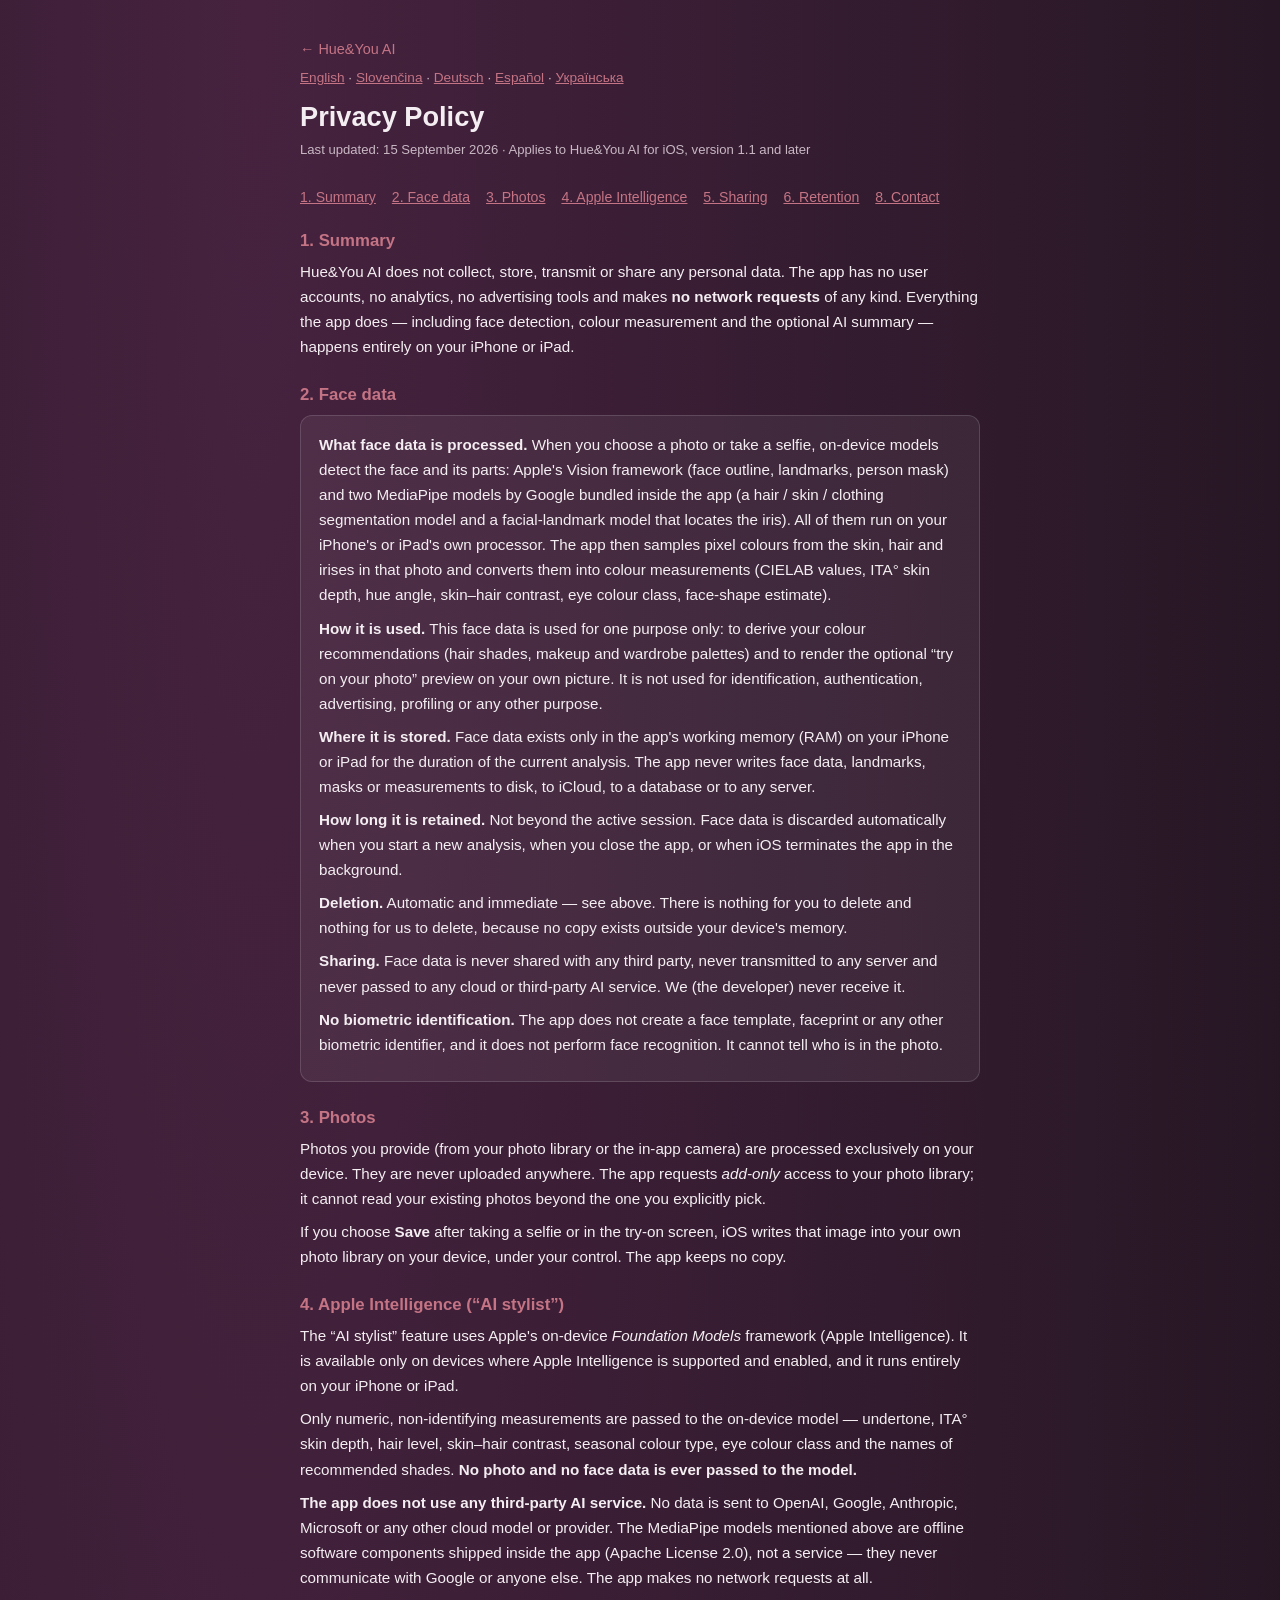
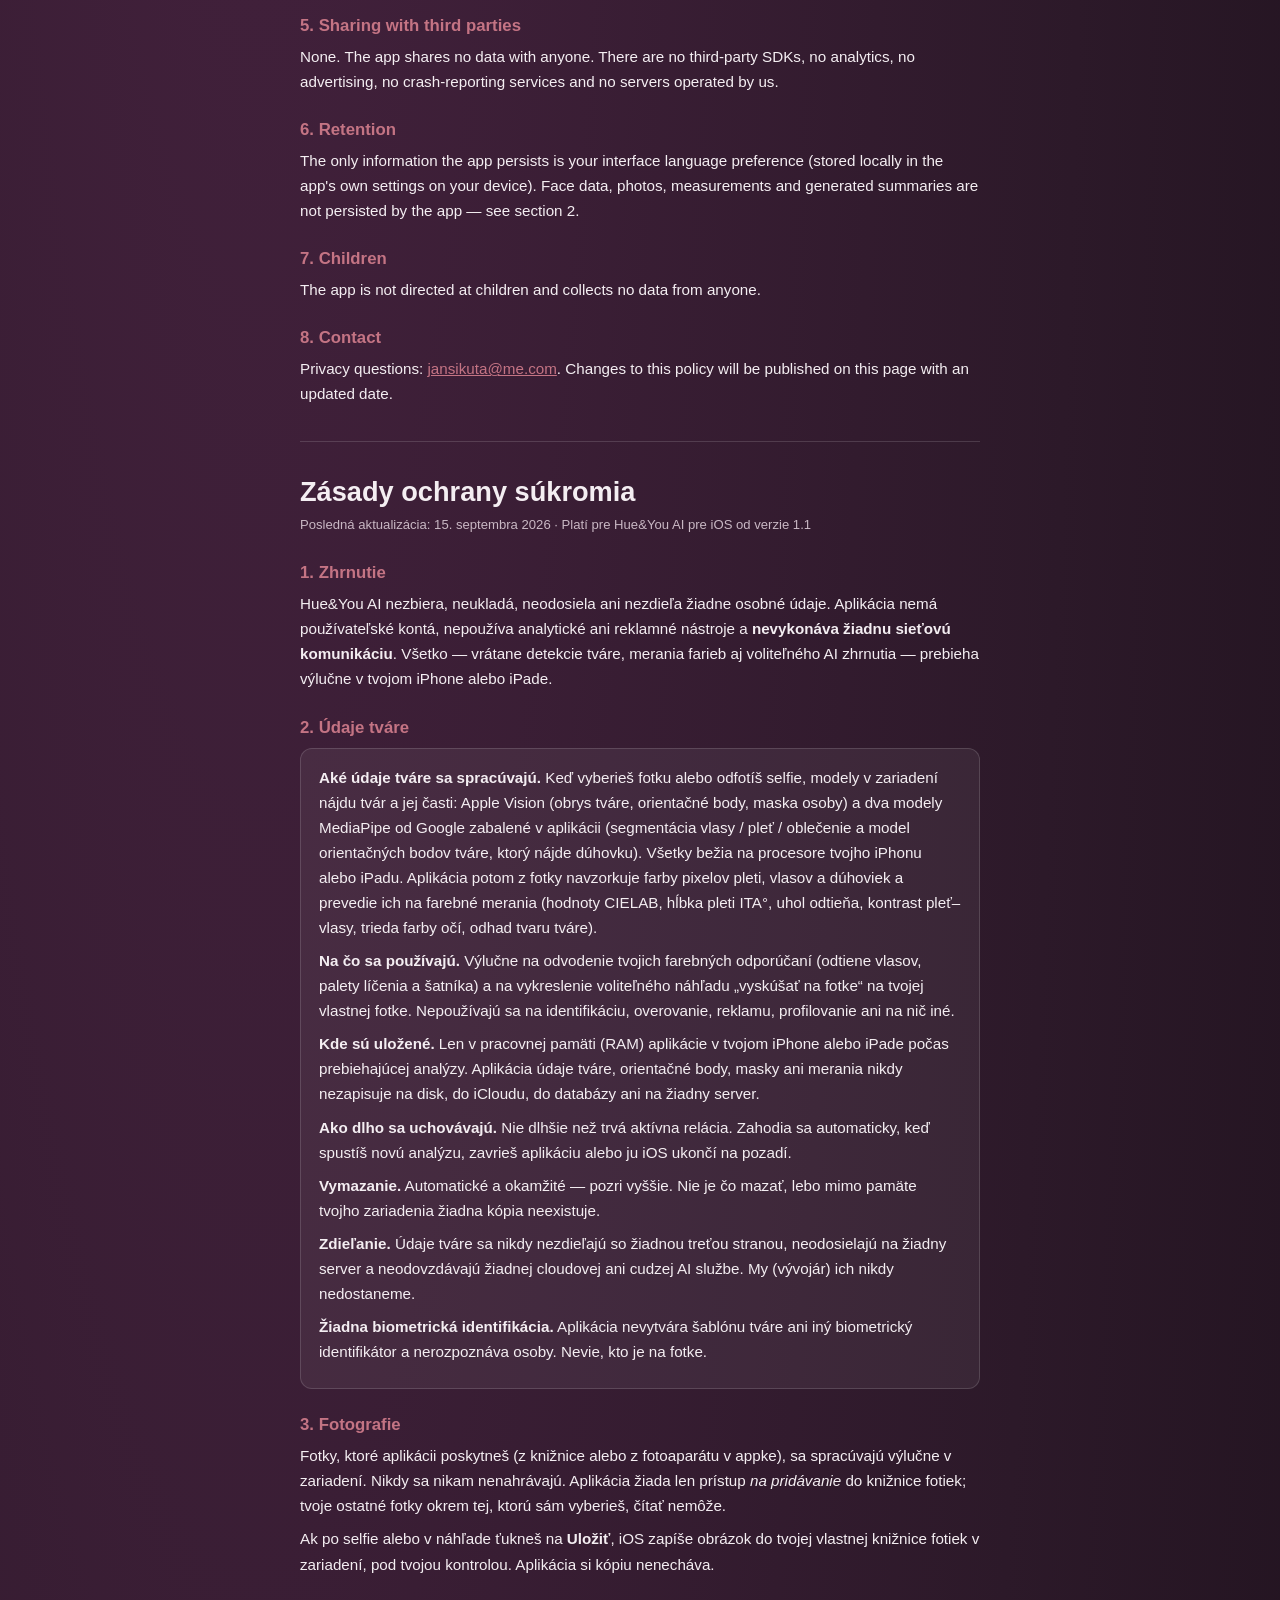
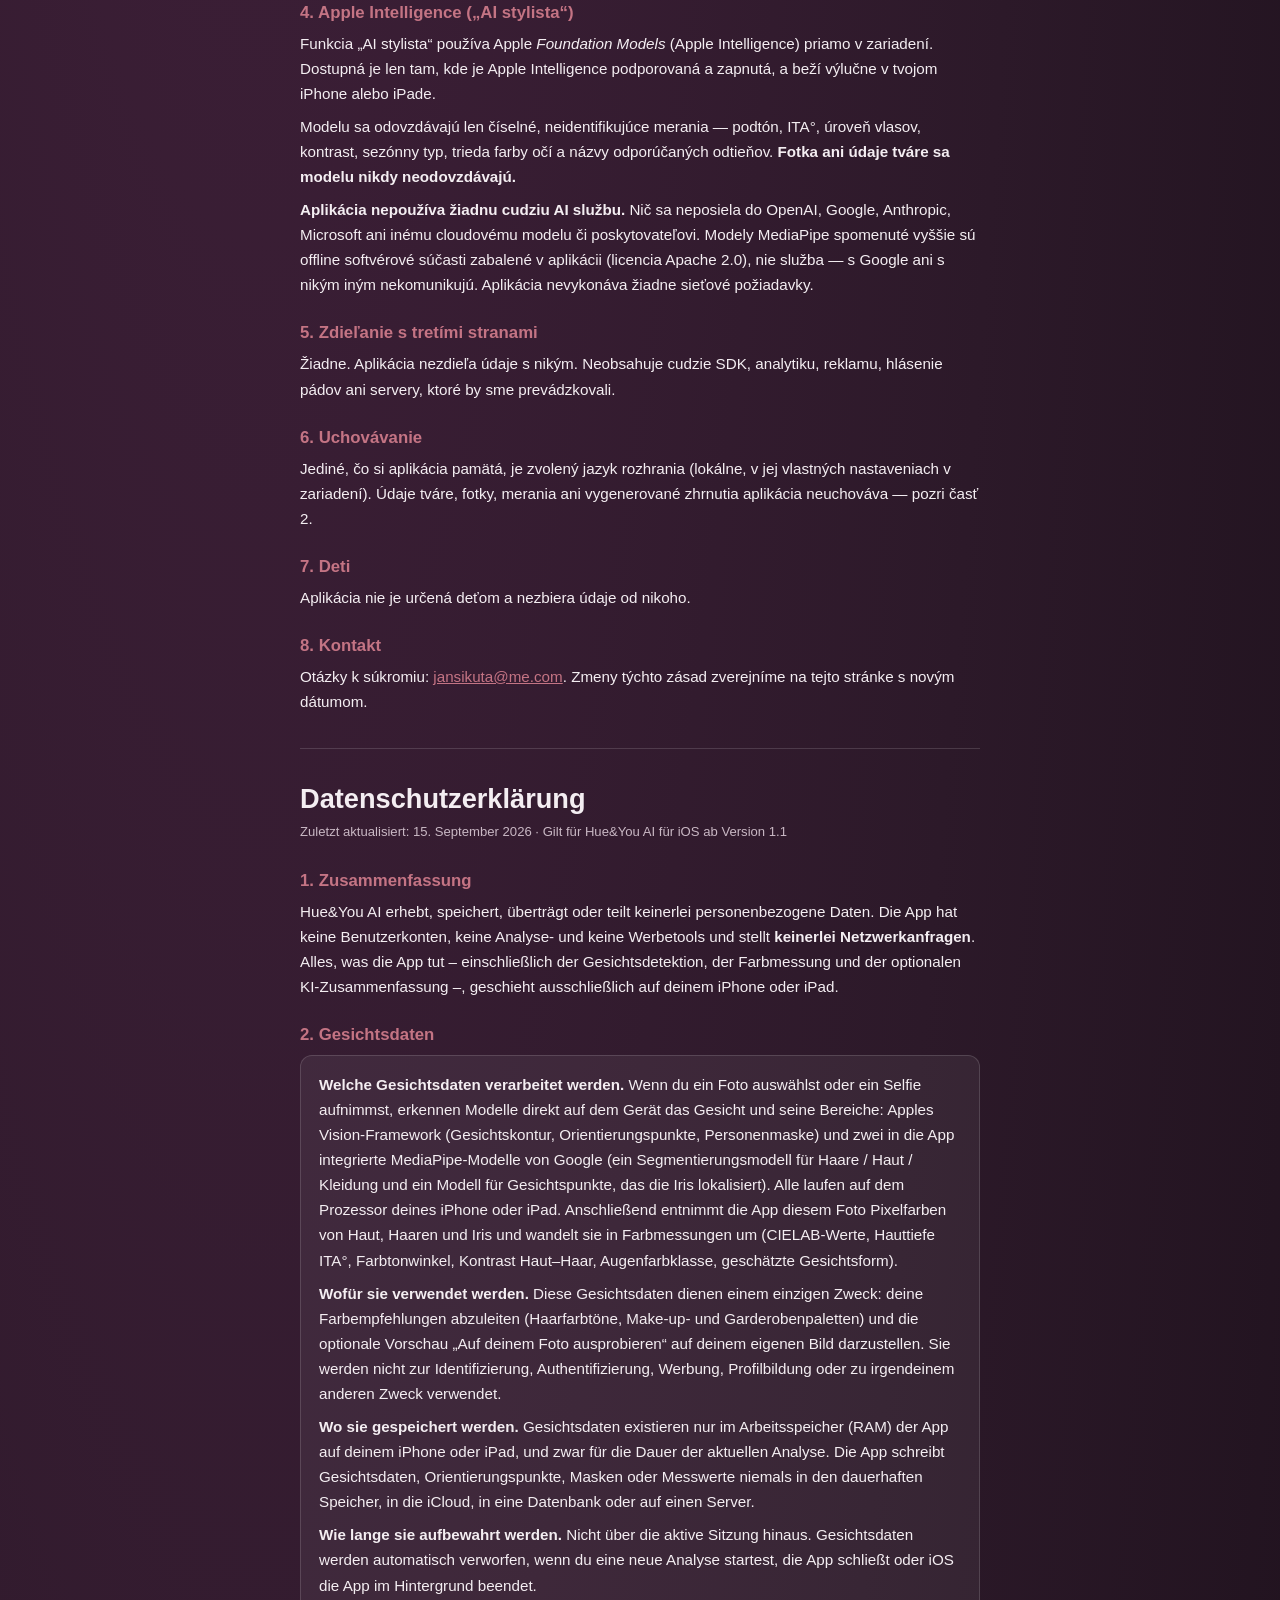
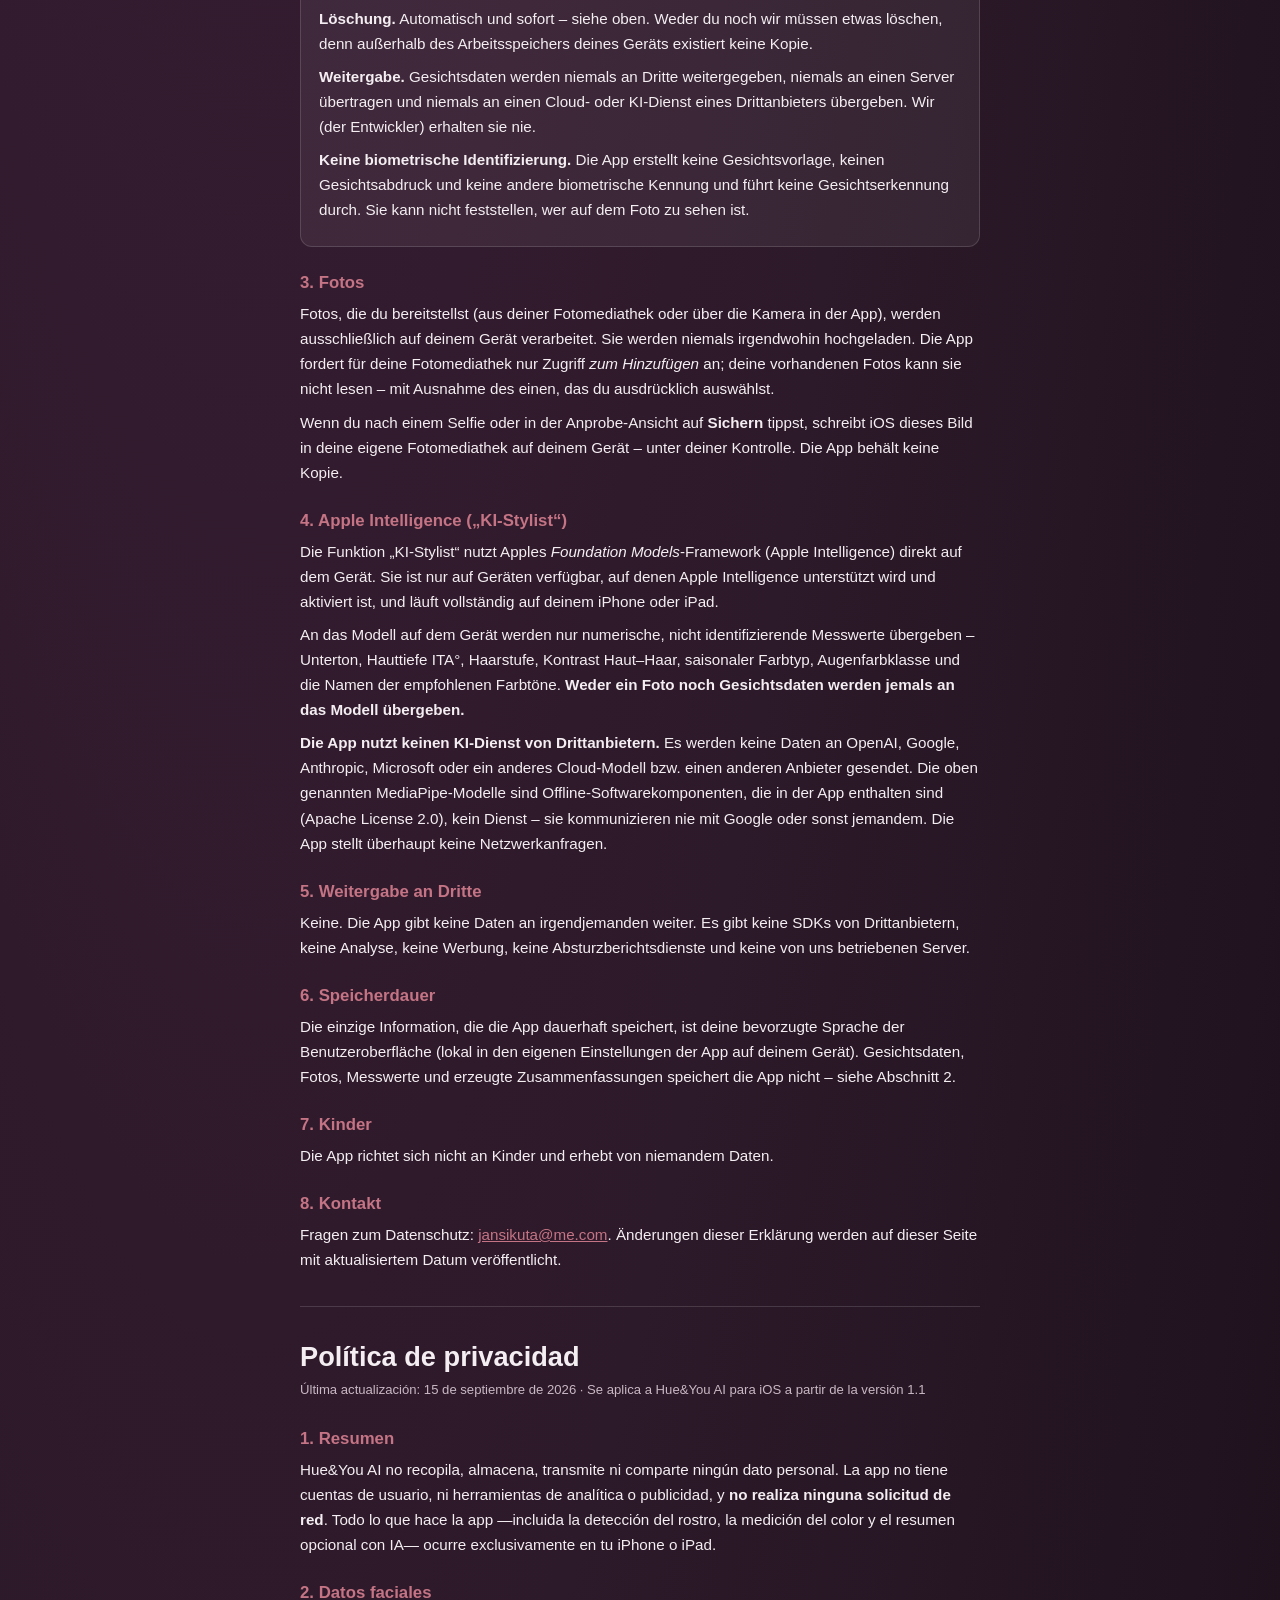
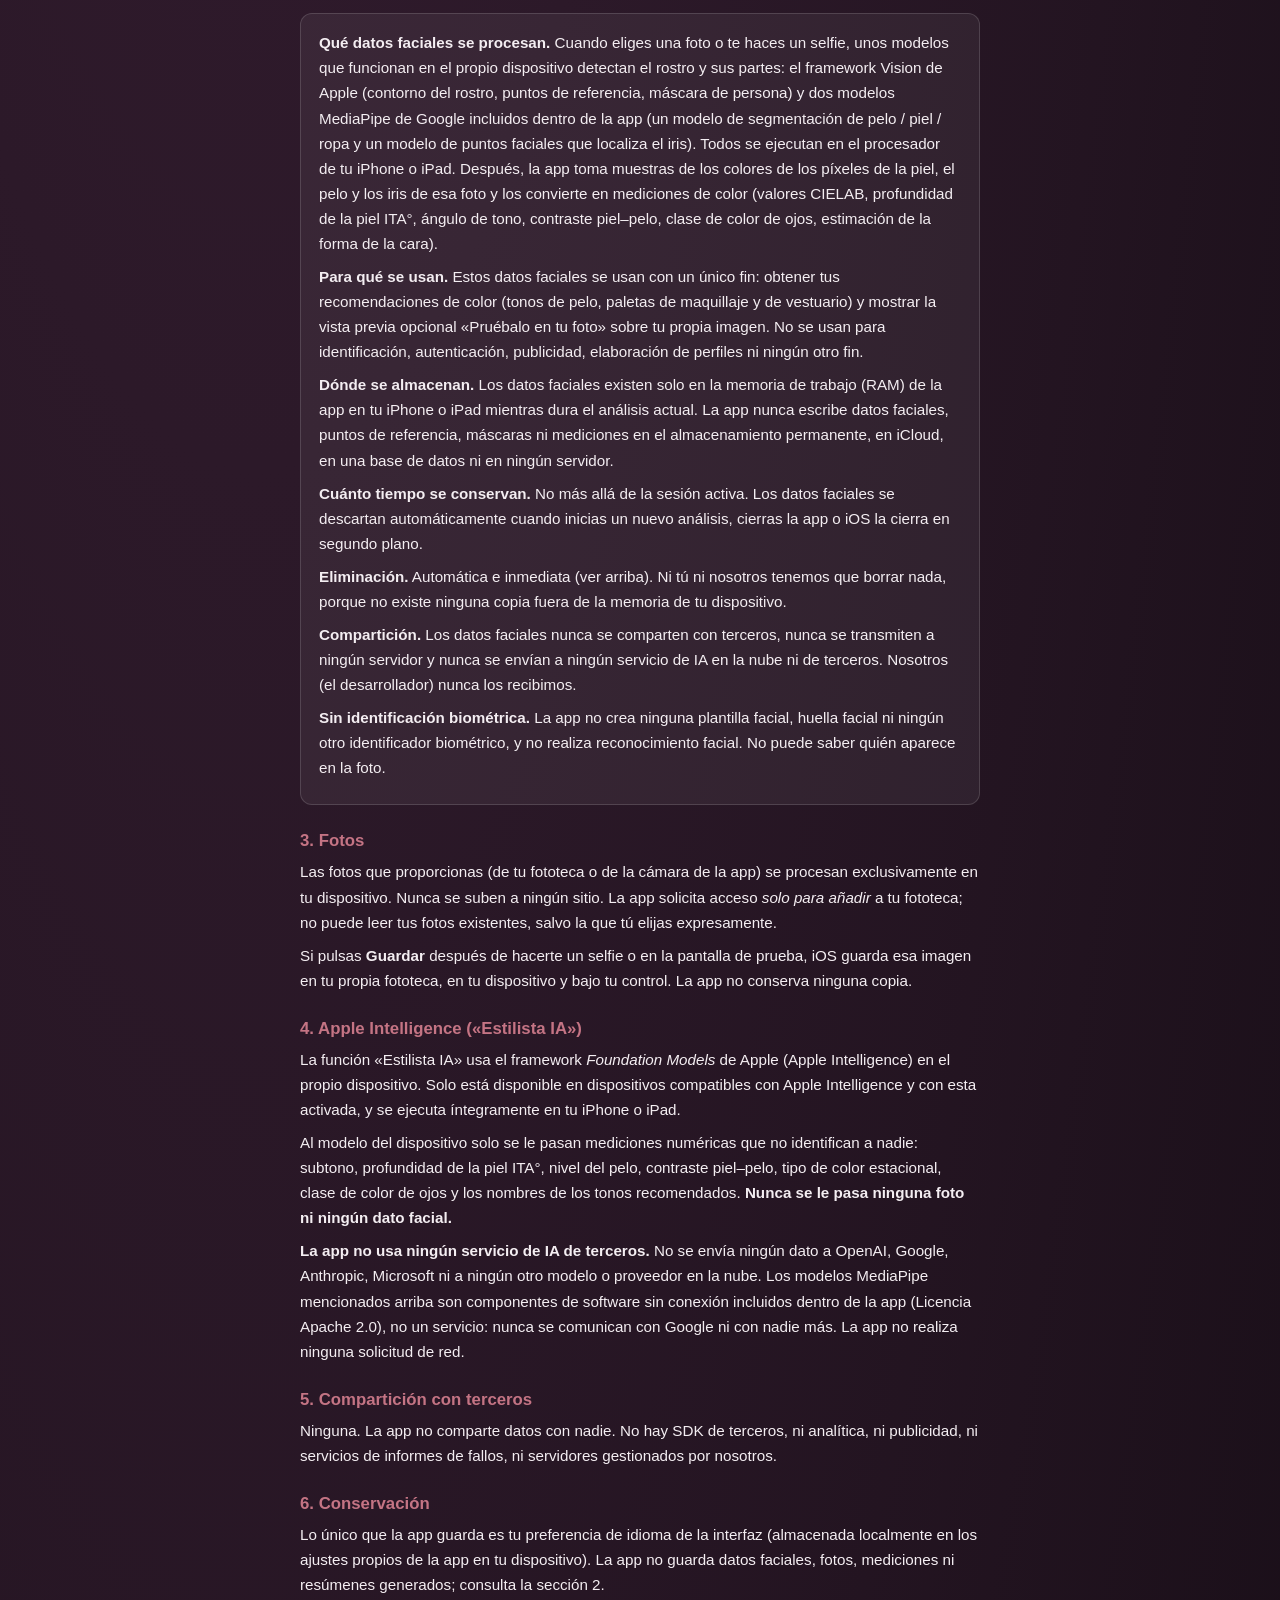
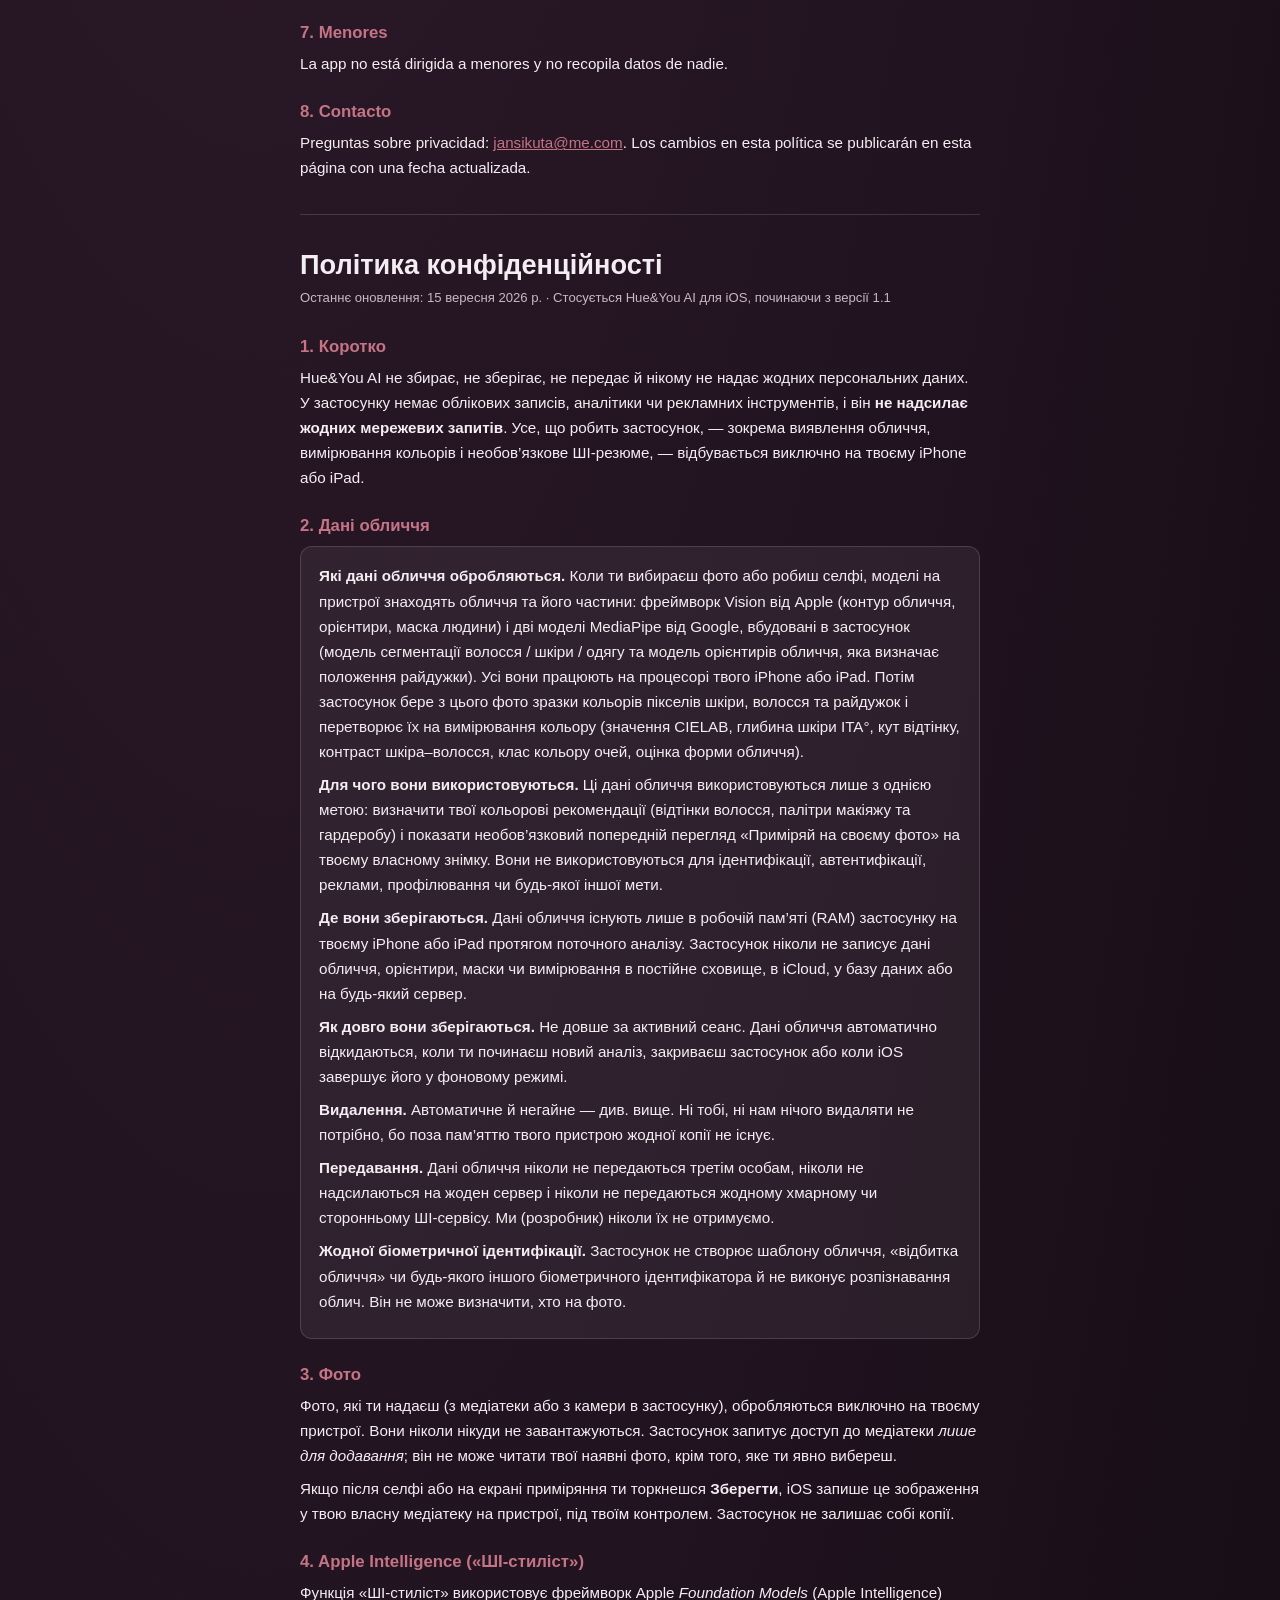
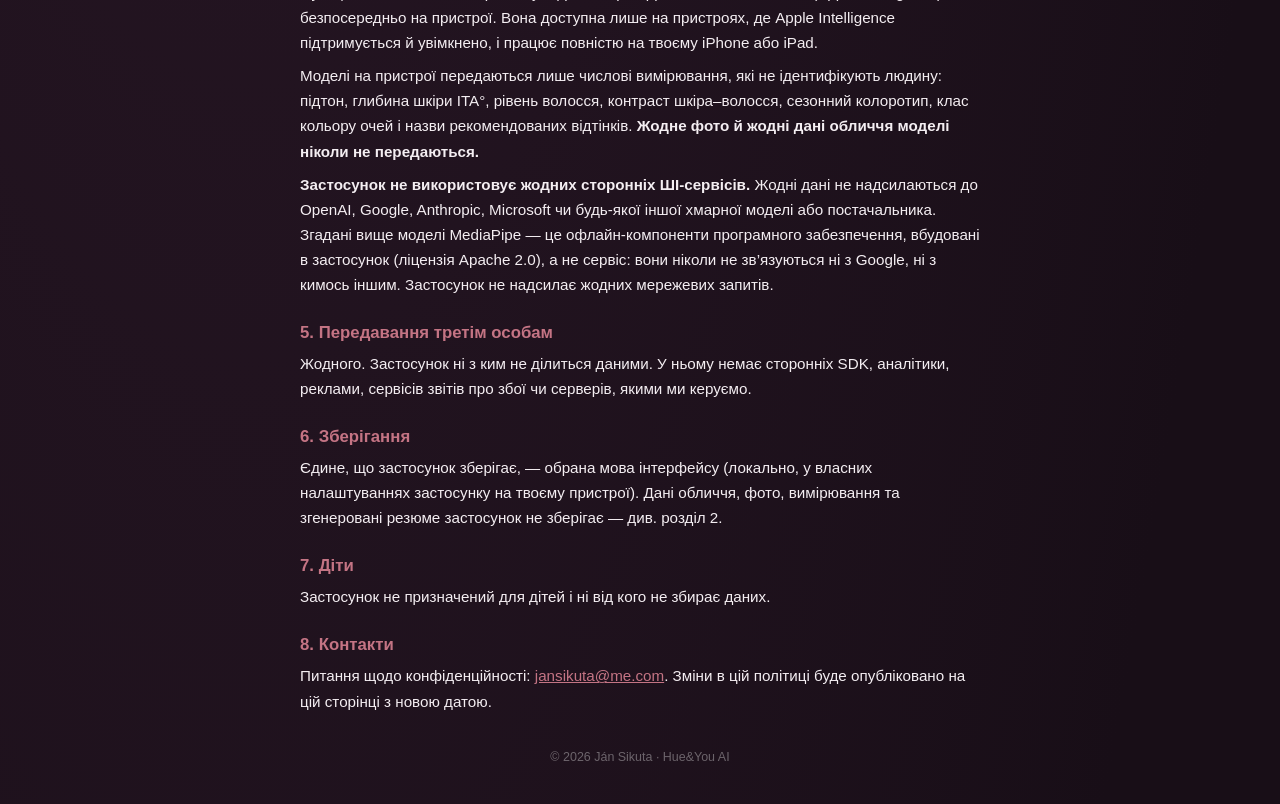
==== commit b8f9d97f: "Add files via upload" ====
--- a/privacy.html
+++ b/privacy.html
@@ -3,7 +3,7 @@
 <head>
 <meta charset="utf-8">
 <meta name="viewport" content="width=device-width, initial-scale=1">
-<title>Hue&You AI — Privacy Policy / Zásady ochrany súkromia</title>
+<title>Hue&You AI — Privacy Policy / Zásady ochrany súkromia / Datenschutz / Privacidad / Конфіденційність</title>
 <style>
   :root { --plum: #2c1929; --rose: #c47484; --ink: #f4eef2; --muted: #c9b8c4; }
   * { margin: 0; padding: 0; box-sizing: border-box; }
@@ -29,11 +29,13 @@
   footer { margin-top: 36px; color: rgba(255,255,255,.35); font-size: .78rem; text-align: center; }
   nav.toc { font-size: .88rem; margin-bottom: 20px; }
   nav.toc a { margin-right: 12px; }
+  nav.langs { font-size: .85rem; color: var(--muted); margin-top: 12px; }
 </style>
 </head>
 <body>
 <main>
   <a class="back" href="index.html">← Hue&amp;You AI</a>
+  <nav class="langs"><a href="#privacy-policy" lang="en">English</a> · <a href="#zasady" lang="sk">Slovenčina</a> · <a href="#datenschutz" lang="de">Deutsch</a> · <a href="#privacidad" lang="es">Español</a> · <a href="#konfidentsiinist" lang="uk">Українська</a></nav>
   <h1 id="privacy-policy">Privacy Policy</h1>
   <p class="updated">Last updated: 15 September 2026 · Applies to Hue&amp;You AI for iOS, version 1.1 and later</p>
 
@@ -92,7 +94,7 @@
 
   <h2 id="udaje-tvare">2. Údaje tváre</h2>
   <div class="box">
-    <p><strong>Aké údaje tváre sa spracúvajú.</strong> Keď vyberieš fotku alebo odfotíš selfie, modely v zariadení nájdu tvár a jej časti: Apple Vision (obrys tváre, orientačné body, maska osoby) a dva modely MediaPipe od Google zabalené v aplikácii (segmentácia vlasy / pleť / oblečenie a model orientačných bodov tváre, ktorý nájde dúhovku). Všetky bežia na procesore tvojho iPhonu. Aplikácia potom z fotky navzorkuje farby pixelov pleti, vlasov a dúhoviek a prevedie ich na farebné merania (hodnoty CIELAB, hĺbka pleti ITA°, uhol odtieňa, kontrast pleť–vlasy, trieda farby očí, odhad tvaru tváre).</p>
+    <p><strong>Aké údaje tváre sa spracúvajú.</strong> Keď vyberieš fotku alebo odfotíš selfie, modely v zariadení nájdu tvár a jej časti: Apple Vision (obrys tváre, orientačné body, maska osoby) a dva modely MediaPipe od Google zabalené v aplikácii (segmentácia vlasy / pleť / oblečenie a model orientačných bodov tváre, ktorý nájde dúhovku). Všetky bežia na procesore tvojho iPhonu alebo iPadu. Aplikácia potom z fotky navzorkuje farby pixelov pleti, vlasov a dúhoviek a prevedie ich na farebné merania (hodnoty CIELAB, hĺbka pleti ITA°, uhol odtieňa, kontrast pleť–vlasy, trieda farby očí, odhad tvaru tváre).</p>
     <p><strong>Na čo sa používajú.</strong> Výlučne na odvodenie tvojich farebných odporúčaní (odtiene vlasov, palety líčenia a šatníka) a na vykreslenie voliteľného náhľadu „vyskúšať na fotke“ na tvojej vlastnej fotke. Nepoužívajú sa na identifikáciu, overovanie, reklamu, profilovanie ani na nič iné.</p>
     <p><strong>Kde sú uložené.</strong> Len v pracovnej pamäti (RAM) aplikácie v tvojom iPhone alebo iPade počas prebiehajúcej analýzy. Aplikácia údaje tváre, orientačné body, masky ani merania nikdy nezapisuje na disk, do iCloudu, do databázy ani na žiadny server.</p>
     <p><strong>Ako dlho sa uchovávajú.</strong> Nie dlhšie než trvá aktívna relácia. Zahodia sa automaticky, keď spustíš novú analýzu, zavrieš aplikáciu alebo ju iOS ukončí na pozadí.</p>
@@ -122,6 +124,132 @@
   <h2>8. Kontakt</h2>
   <p>Otázky k súkromiu: <a href="mailto:jansikuta@me.com">jansikuta@me.com</a>. Zmeny týchto zásad zverejníme na tejto stránke s novým dátumom.</p>
 
+  <hr>
+
+  <div lang="de">
+  <h1 id="datenschutz">Datenschutzerklärung</h1>
+  <p class="updated">Zuletzt aktualisiert: 15. September 2026 · Gilt für Hue&amp;You AI für iOS ab Version 1.1</p>
+
+  <h2>1. Zusammenfassung</h2>
+  <p>Hue&amp;You AI erhebt, speichert, überträgt oder teilt keinerlei personenbezogene Daten. Die App hat keine Benutzerkonten, keine Analyse- und keine Werbetools und stellt <strong>keinerlei Netzwerkanfragen</strong>. Alles, was die App tut – einschließlich der Gesichtsdetektion, der Farbmessung und der optionalen KI-Zusammenfassung –, geschieht ausschließlich auf deinem iPhone oder iPad.</p>
+
+  <h2 id="gesichtsdaten">2. Gesichtsdaten</h2>
+  <div class="box">
+    <p><strong>Welche Gesichtsdaten verarbeitet werden.</strong> Wenn du ein Foto auswählst oder ein Selfie aufnimmst, erkennen Modelle direkt auf dem Gerät das Gesicht und seine Bereiche: Apples Vision-Framework (Gesichtskontur, Orientierungspunkte, Personenmaske) und zwei in die App integrierte MediaPipe-Modelle von Google (ein Segmentierungsmodell für Haare / Haut / Kleidung und ein Modell für Gesichtspunkte, das die Iris lokalisiert). Alle laufen auf dem Prozessor deines iPhone oder iPad. Anschließend entnimmt die App diesem Foto Pixelfarben von Haut, Haaren und Iris und wandelt sie in Farbmessungen um (CIELAB-Werte, Hauttiefe ITA°, Farbtonwinkel, Kontrast Haut–Haar, Augenfarbklasse, geschätzte Gesichtsform).</p>
+    <p><strong>Wofür sie verwendet werden.</strong> Diese Gesichtsdaten dienen einem einzigen Zweck: deine Farbempfehlungen abzuleiten (Haarfarbtöne, Make-up- und Garderobenpaletten) und die optionale Vorschau „Auf deinem Foto ausprobieren“ auf deinem eigenen Bild darzustellen. Sie werden nicht zur Identifizierung, Authentifizierung, Werbung, Profilbildung oder zu irgendeinem anderen Zweck verwendet.</p>
+    <p><strong>Wo sie gespeichert werden.</strong> Gesichtsdaten existieren nur im Arbeitsspeicher (RAM) der App auf deinem iPhone oder iPad, und zwar für die Dauer der aktuellen Analyse. Die App schreibt Gesichtsdaten, Orientierungspunkte, Masken oder Messwerte niemals in den dauerhaften Speicher, in die iCloud, in eine Datenbank oder auf einen Server.</p>
+    <p><strong>Wie lange sie aufbewahrt werden.</strong> Nicht über die aktive Sitzung hinaus. Gesichtsdaten werden automatisch verworfen, wenn du eine neue Analyse startest, die App schließt oder iOS die App im Hintergrund beendet.</p>
+    <p><strong>Löschung.</strong> Automatisch und sofort – siehe oben. Weder du noch wir müssen etwas löschen, denn außerhalb des Arbeitsspeichers deines Geräts existiert keine Kopie.</p>
+    <p><strong>Weitergabe.</strong> Gesichtsdaten werden niemals an Dritte weitergegeben, niemals an einen Server übertragen und niemals an einen Cloud- oder KI-Dienst eines Drittanbieters übergeben. Wir (der Entwickler) erhalten sie nie.</p>
+    <p><strong>Keine biometrische Identifizierung.</strong> Die App erstellt keine Gesichtsvorlage, keinen Gesichtsabdruck und keine andere biometrische Kennung und führt keine Gesichtserkennung durch. Sie kann nicht feststellen, wer auf dem Foto zu sehen ist.</p>
+  </div>
+
+  <h2>3. Fotos</h2>
+  <p>Fotos, die du bereitstellst (aus deiner Fotomediathek oder über die Kamera in der App), werden ausschließlich auf deinem Gerät verarbeitet. Sie werden niemals irgendwohin hochgeladen. Die App fordert für deine Fotomediathek nur Zugriff <em>zum Hinzufügen</em> an; deine vorhandenen Fotos kann sie nicht lesen – mit Ausnahme des einen, das du ausdrücklich auswählst.</p>
+  <p>Wenn du nach einem Selfie oder in der Anprobe-Ansicht auf <strong>Sichern</strong> tippst, schreibt iOS dieses Bild in deine eigene Fotomediathek auf deinem Gerät – unter deiner Kontrolle. Die App behält keine Kopie.</p>
+
+  <h2>4. Apple Intelligence („KI-Stylist“)</h2>
+  <p>Die Funktion „KI-Stylist“ nutzt Apples <em>Foundation Models</em>-Framework (Apple Intelligence) direkt auf dem Gerät. Sie ist nur auf Geräten verfügbar, auf denen Apple Intelligence unterstützt wird und aktiviert ist, und läuft vollständig auf deinem iPhone oder iPad.</p>
+  <p>An das Modell auf dem Gerät werden nur numerische, nicht identifizierende Messwerte übergeben – Unterton, Hauttiefe ITA°, Haarstufe, Kontrast Haut–Haar, saisonaler Farbtyp, Augenfarbklasse und die Namen der empfohlenen Farbtöne. <strong>Weder ein Foto noch Gesichtsdaten werden jemals an das Modell übergeben.</strong></p>
+  <p><strong>Die App nutzt keinen KI-Dienst von Drittanbietern.</strong> Es werden keine Daten an OpenAI, Google, Anthropic, Microsoft oder ein anderes Cloud-Modell bzw. einen anderen Anbieter gesendet. Die oben genannten MediaPipe-Modelle sind Offline-Softwarekomponenten, die in der App enthalten sind (Apache License 2.0), kein Dienst – sie kommunizieren nie mit Google oder sonst jemandem. Die App stellt überhaupt keine Netzwerkanfragen.</p>
+
+  <h2>5. Weitergabe an Dritte</h2>
+  <p>Keine. Die App gibt keine Daten an irgendjemanden weiter. Es gibt keine SDKs von Drittanbietern, keine Analyse, keine Werbung, keine Absturzberichtsdienste und keine von uns betriebenen Server.</p>
+
+  <h2>6. Speicherdauer</h2>
+  <p>Die einzige Information, die die App dauerhaft speichert, ist deine bevorzugte Sprache der Benutzeroberfläche (lokal in den eigenen Einstellungen der App auf deinem Gerät). Gesichtsdaten, Fotos, Messwerte und erzeugte Zusammenfassungen speichert die App nicht – siehe Abschnitt 2.</p>
+
+  <h2>7. Kinder</h2>
+  <p>Die App richtet sich nicht an Kinder und erhebt von niemandem Daten.</p>
+
+  <h2>8. Kontakt</h2>
+  <p>Fragen zum Datenschutz: <a href="mailto:jansikuta@me.com">jansikuta@me.com</a>. Änderungen dieser Erklärung werden auf dieser Seite mit aktualisiertem Datum veröffentlicht.</p>
+  </div>
+
+  <hr>
+
+  <div lang="es">
+  <h1 id="privacidad">Política de privacidad</h1>
+  <p class="updated">Última actualización: 15 de septiembre de 2026 · Se aplica a Hue&amp;You AI para iOS a partir de la versión 1.1</p>
+
+  <h2>1. Resumen</h2>
+  <p>Hue&amp;You AI no recopila, almacena, transmite ni comparte ningún dato personal. La app no tiene cuentas de usuario, ni herramientas de analítica o publicidad, y <strong>no realiza ninguna solicitud de red</strong>. Todo lo que hace la app —incluida la detección del rostro, la medición del color y el resumen opcional con IA— ocurre exclusivamente en tu iPhone o iPad.</p>
+
+  <h2 id="datos-faciales">2. Datos faciales</h2>
+  <div class="box">
+    <p><strong>Qué datos faciales se procesan.</strong> Cuando eliges una foto o te haces un selfie, unos modelos que funcionan en el propio dispositivo detectan el rostro y sus partes: el framework Vision de Apple (contorno del rostro, puntos de referencia, máscara de persona) y dos modelos MediaPipe de Google incluidos dentro de la app (un modelo de segmentación de pelo / piel / ropa y un modelo de puntos faciales que localiza el iris). Todos se ejecutan en el procesador de tu iPhone o iPad. Después, la app toma muestras de los colores de los píxeles de la piel, el pelo y los iris de esa foto y los convierte en mediciones de color (valores CIELAB, profundidad de la piel ITA°, ángulo de tono, contraste piel–pelo, clase de color de ojos, estimación de la forma de la cara).</p>
+    <p><strong>Para qué se usan.</strong> Estos datos faciales se usan con un único fin: obtener tus recomendaciones de color (tonos de pelo, paletas de maquillaje y de vestuario) y mostrar la vista previa opcional «Pruébalo en tu foto» sobre tu propia imagen. No se usan para identificación, autenticación, publicidad, elaboración de perfiles ni ningún otro fin.</p>
+    <p><strong>Dónde se almacenan.</strong> Los datos faciales existen solo en la memoria de trabajo (RAM) de la app en tu iPhone o iPad mientras dura el análisis actual. La app nunca escribe datos faciales, puntos de referencia, máscaras ni mediciones en el almacenamiento permanente, en iCloud, en una base de datos ni en ningún servidor.</p>
+    <p><strong>Cuánto tiempo se conservan.</strong> No más allá de la sesión activa. Los datos faciales se descartan automáticamente cuando inicias un nuevo análisis, cierras la app o iOS la cierra en segundo plano.</p>
+    <p><strong>Eliminación.</strong> Automática e inmediata (ver arriba). Ni tú ni nosotros tenemos que borrar nada, porque no existe ninguna copia fuera de la memoria de tu dispositivo.</p>
+    <p><strong>Compartición.</strong> Los datos faciales nunca se comparten con terceros, nunca se transmiten a ningún servidor y nunca se envían a ningún servicio de IA en la nube ni de terceros. Nosotros (el desarrollador) nunca los recibimos.</p>
+    <p><strong>Sin identificación biométrica.</strong> La app no crea ninguna plantilla facial, huella facial ni ningún otro identificador biométrico, y no realiza reconocimiento facial. No puede saber quién aparece en la foto.</p>
+  </div>
+
+  <h2>3. Fotos</h2>
+  <p>Las fotos que proporcionas (de tu fototeca o de la cámara de la app) se procesan exclusivamente en tu dispositivo. Nunca se suben a ningún sitio. La app solicita acceso <em>solo para añadir</em> a tu fototeca; no puede leer tus fotos existentes, salvo la que tú elijas expresamente.</p>
+  <p>Si pulsas <strong>Guardar</strong> después de hacerte un selfie o en la pantalla de prueba, iOS guarda esa imagen en tu propia fototeca, en tu dispositivo y bajo tu control. La app no conserva ninguna copia.</p>
+
+  <h2>4. Apple Intelligence («Estilista IA»)</h2>
+  <p>La función «Estilista IA» usa el framework <em>Foundation Models</em> de Apple (Apple Intelligence) en el propio dispositivo. Solo está disponible en dispositivos compatibles con Apple Intelligence y con esta activada, y se ejecuta íntegramente en tu iPhone o iPad.</p>
+  <p>Al modelo del dispositivo solo se le pasan mediciones numéricas que no identifican a nadie: subtono, profundidad de la piel ITA°, nivel del pelo, contraste piel–pelo, tipo de color estacional, clase de color de ojos y los nombres de los tonos recomendados. <strong>Nunca se le pasa ninguna foto ni ningún dato facial.</strong></p>
+  <p><strong>La app no usa ningún servicio de IA de terceros.</strong> No se envía ningún dato a OpenAI, Google, Anthropic, Microsoft ni a ningún otro modelo o proveedor en la nube. Los modelos MediaPipe mencionados arriba son componentes de software sin conexión incluidos dentro de la app (Licencia Apache 2.0), no un servicio: nunca se comunican con Google ni con nadie más. La app no realiza ninguna solicitud de red.</p>
+
+  <h2>5. Compartición con terceros</h2>
+  <p>Ninguna. La app no comparte datos con nadie. No hay SDK de terceros, ni analítica, ni publicidad, ni servicios de informes de fallos, ni servidores gestionados por nosotros.</p>
+
+  <h2>6. Conservación</h2>
+  <p>Lo único que la app guarda es tu preferencia de idioma de la interfaz (almacenada localmente en los ajustes propios de la app en tu dispositivo). La app no guarda datos faciales, fotos, mediciones ni resúmenes generados; consulta la sección 2.</p>
+
+  <h2>7. Menores</h2>
+  <p>La app no está dirigida a menores y no recopila datos de nadie.</p>
+
+  <h2>8. Contacto</h2>
+  <p>Preguntas sobre privacidad: <a href="mailto:jansikuta@me.com">jansikuta@me.com</a>. Los cambios en esta política se publicarán en esta página con una fecha actualizada.</p>
+  </div>
+
+  <hr>
+
+  <div lang="uk">
+  <h1 id="konfidentsiinist">Політика конфіденційності</h1>
+  <p class="updated">Останнє оновлення: 15 вересня 2026 р. · Стосується Hue&amp;You AI для iOS, починаючи з версії 1.1</p>
+
+  <h2>1. Коротко</h2>
+  <p>Hue&amp;You AI не збирає, не зберігає, не передає й нікому не надає жодних персональних даних. У застосунку немає облікових записів, аналітики чи рекламних інструментів, і він <strong>не надсилає жодних мережевих запитів</strong>. Усе, що робить застосунок, — зокрема виявлення обличчя, вимірювання кольорів і необов’язкове ШІ-резюме, — відбувається виключно на твоєму iPhone або iPad.</p>
+
+  <h2 id="dani-oblychchia">2. Дані обличчя</h2>
+  <div class="box">
+    <p><strong>Які дані обличчя обробляються.</strong> Коли ти вибираєш фото або робиш селфі, моделі на пристрої знаходять обличчя та його частини: фреймворк Vision від Apple (контур обличчя, орієнтири, маска людини) і дві моделі MediaPipe від Google, вбудовані в застосунок (модель сегментації волосся / шкіри / одягу та модель орієнтирів обличчя, яка визначає положення райдужки). Усі вони працюють на процесорі твого iPhone або iPad. Потім застосунок бере з цього фото зразки кольорів пікселів шкіри, волосся та райдужок і перетворює їх на вимірювання кольору (значення CIELAB, глибина шкіри ITA°, кут відтінку, контраст шкіра–волосся, клас кольору очей, оцінка форми обличчя).</p>
+    <p><strong>Для чого вони використовуються.</strong> Ці дані обличчя використовуються лише з однією метою: визначити твої кольорові рекомендації (відтінки волосся, палітри макіяжу та гардеробу) і показати необов’язковий попередній перегляд «Приміряй на своєму фото» на твоєму власному знімку. Вони не використовуються для ідентифікації, автентифікації, реклами, профілювання чи будь-якої іншої мети.</p>
+    <p><strong>Де вони зберігаються.</strong> Дані обличчя існують лише в робочій пам’яті (RAM) застосунку на твоєму iPhone або iPad протягом поточного аналізу. Застосунок ніколи не записує дані обличчя, орієнтири, маски чи вимірювання в постійне сховище, в iCloud, у базу даних або на будь-який сервер.</p>
+    <p><strong>Як довго вони зберігаються.</strong> Не довше за активний сеанс. Дані обличчя автоматично відкидаються, коли ти починаєш новий аналіз, закриваєш застосунок або коли iOS завершує його у фоновому режимі.</p>
+    <p><strong>Видалення.</strong> Автоматичне й негайне — див. вище. Ні тобі, ні нам нічого видаляти не потрібно, бо поза пам’яттю твого пристрою жодної копії не існує.</p>
+    <p><strong>Передавання.</strong> Дані обличчя ніколи не передаються третім особам, ніколи не надсилаються на жоден сервер і ніколи не передаються жодному хмарному чи сторонньому ШІ-сервісу. Ми (розробник) ніколи їх не отримуємо.</p>
+    <p><strong>Жодної біометричної ідентифікації.</strong> Застосунок не створює шаблону обличчя, «відбитка обличчя» чи будь-якого іншого біометричного ідентифікатора й не виконує розпізнавання облич. Він не може визначити, хто на фото.</p>
+  </div>
+
+  <h2>3. Фото</h2>
+  <p>Фото, які ти надаєш (з медіатеки або з камери в застосунку), обробляються виключно на твоєму пристрої. Вони ніколи нікуди не завантажуються. Застосунок запитує доступ до медіатеки <em>лише для додавання</em>; він не може читати твої наявні фото, крім того, яке ти явно вибереш.</p>
+  <p>Якщо після селфі або на екрані приміряння ти торкнешся <strong>Зберегти</strong>, iOS запише це зображення у твою власну медіатеку на пристрої, під твоїм контролем. Застосунок не залишає собі копії.</p>
+
+  <h2>4. Apple Intelligence («ШІ-стиліст»)</h2>
+  <p>Функція «ШІ-стиліст» використовує фреймворк Apple <em>Foundation Models</em> (Apple Intelligence) безпосередньо на пристрої. Вона доступна лише на пристроях, де Apple Intelligence підтримується й увімкнено, і працює повністю на твоєму iPhone або iPad.</p>
+  <p>Моделі на пристрої передаються лише числові вимірювання, які не ідентифікують людину: підтон, глибина шкіри ITA°, рівень волосся, контраст шкіра–волосся, сезонний колоротип, клас кольору очей і назви рекомендованих відтінків. <strong>Жодне фото й жодні дані обличчя моделі ніколи не передаються.</strong></p>
+  <p><strong>Застосунок не використовує жодних сторонніх ШІ-сервісів.</strong> Жодні дані не надсилаються до OpenAI, Google, Anthropic, Microsoft чи будь-якої іншої хмарної моделі або постачальника. Згадані вище моделі MediaPipe — це офлайн-компоненти програмного забезпечення, вбудовані в застосунок (ліцензія Apache 2.0), а не сервіс: вони ніколи не зв’язуються ні з Google, ні з кимось іншим. Застосунок не надсилає жодних мережевих запитів.</p>
+
+  <h2>5. Передавання третім особам</h2>
+  <p>Жодного. Застосунок ні з ким не ділиться даними. У ньому немає сторонніх SDK, аналітики, реклами, сервісів звітів про збої чи серверів, якими ми керуємо.</p>
+
+  <h2>6. Зберігання</h2>
+  <p>Єдине, що застосунок зберігає, — обрана мова інтерфейсу (локально, у власних налаштуваннях застосунку на твоєму пристрої). Дані обличчя, фото, вимірювання та згенеровані резюме застосунок не зберігає — див. розділ 2.</p>
+
+  <h2>7. Діти</h2>
+  <p>Застосунок не призначений для дітей і ні від кого не збирає даних.</p>
+
+  <h2>8. Контакти</h2>
+  <p>Питання щодо конфіденційності: <a href="mailto:jansikuta@me.com">jansikuta@me.com</a>. Зміни в цій політиці буде опубліковано на цій сторінці з новою датою.</p>
+  </div>
+
   <footer>© 2026 Ján Sikuta · Hue&amp;You AI</footer>
 </main>
 </body>
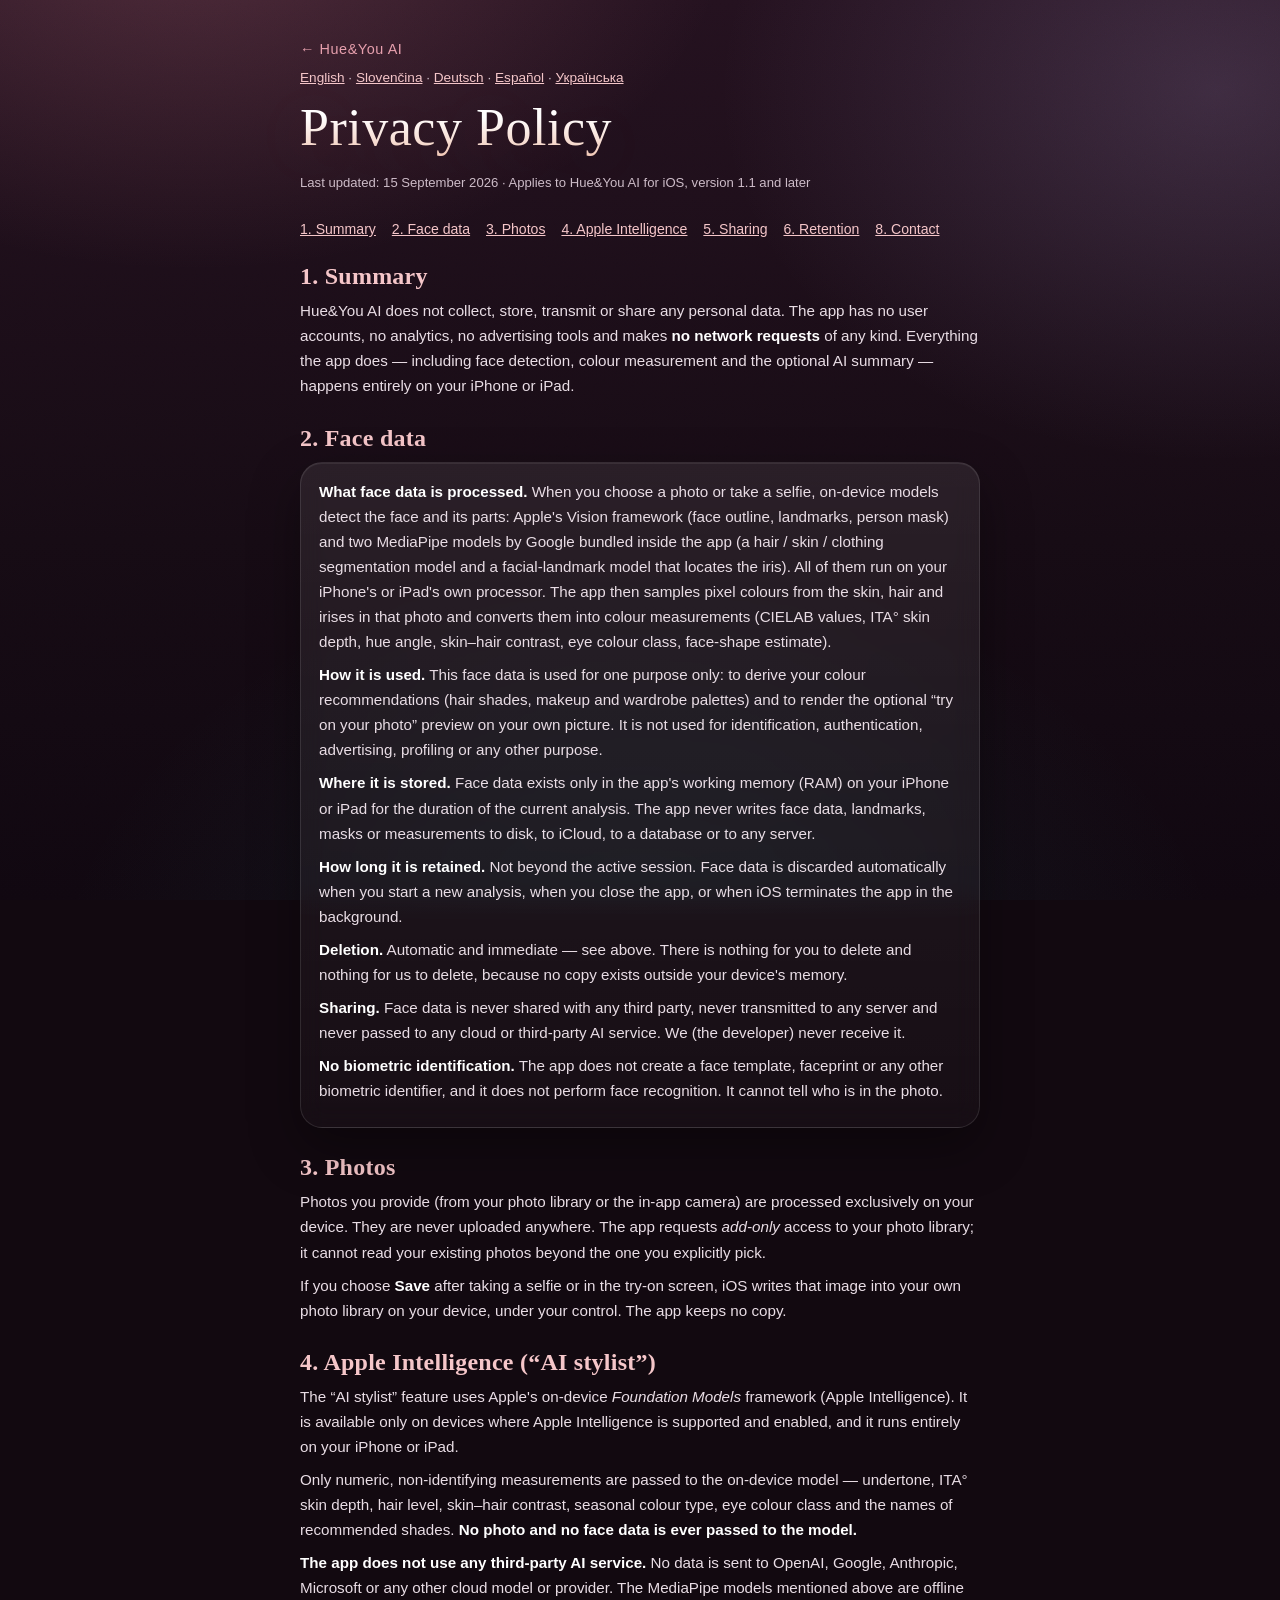
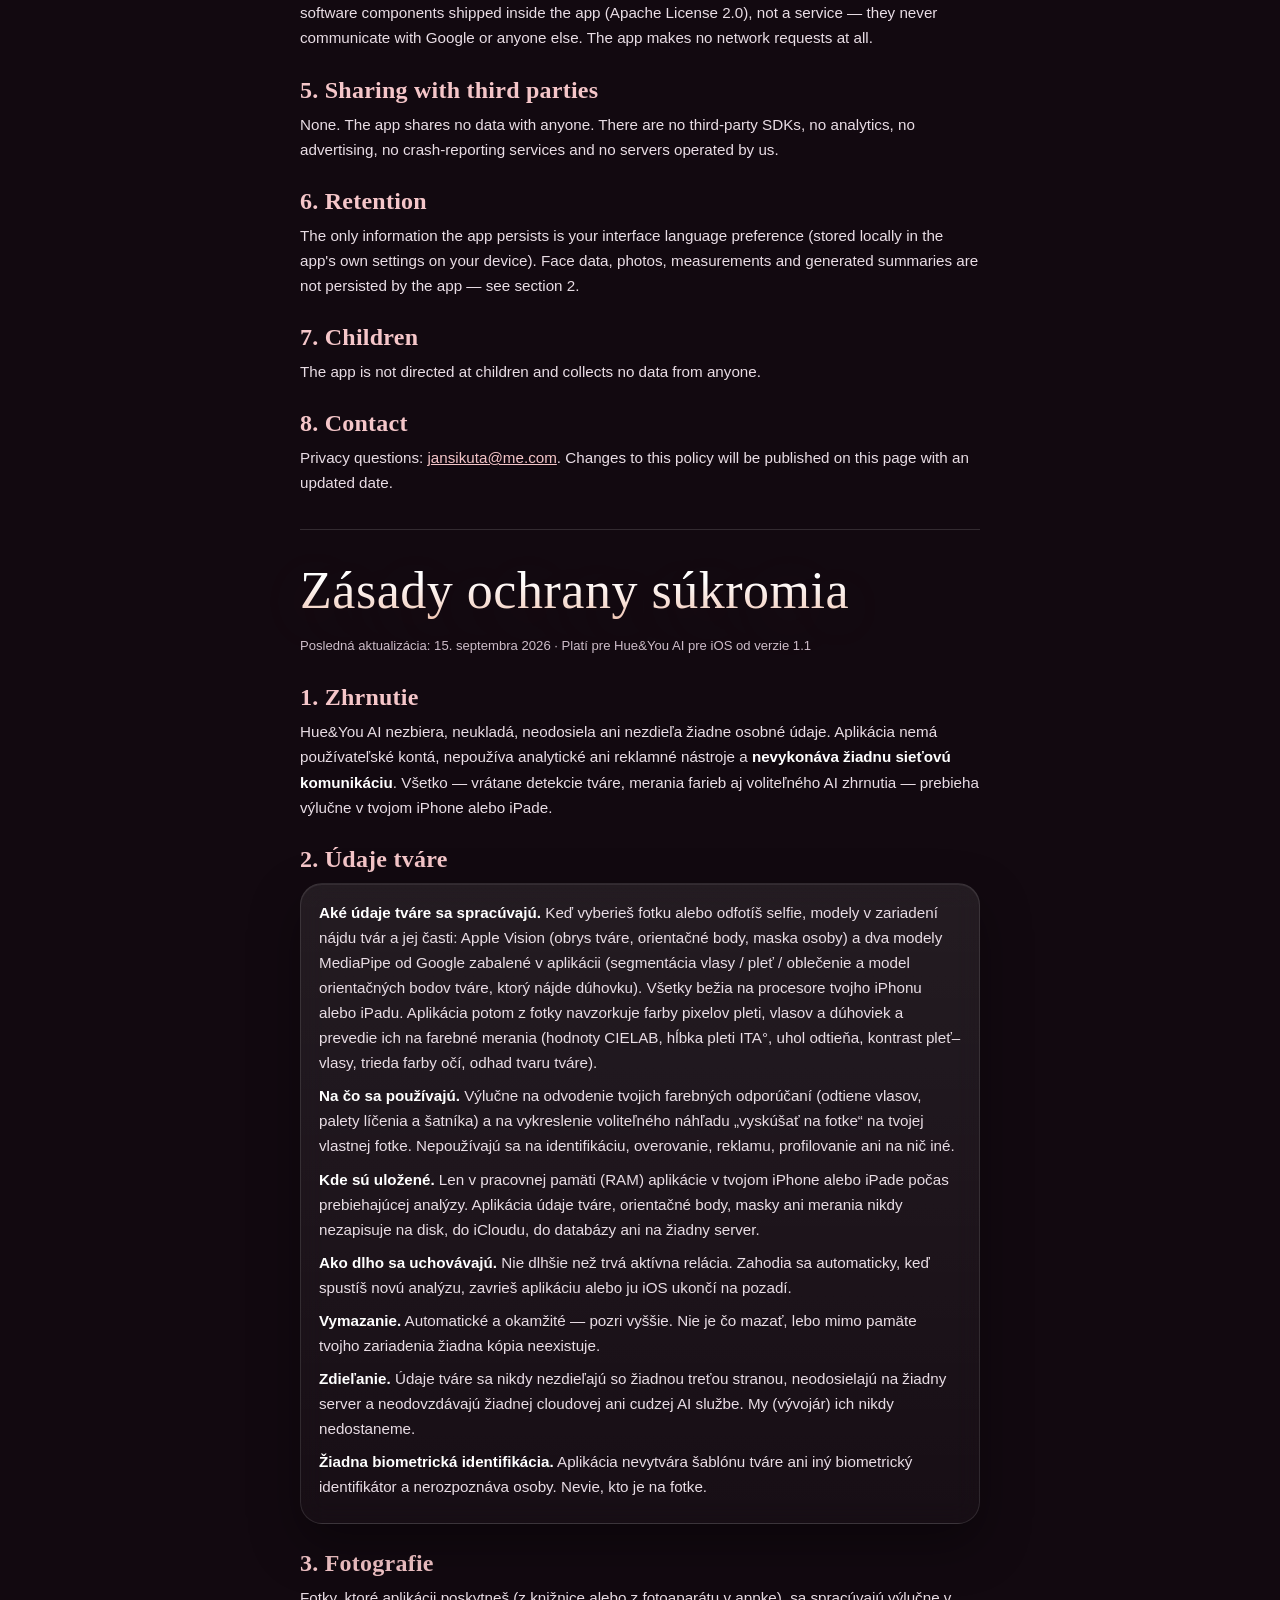
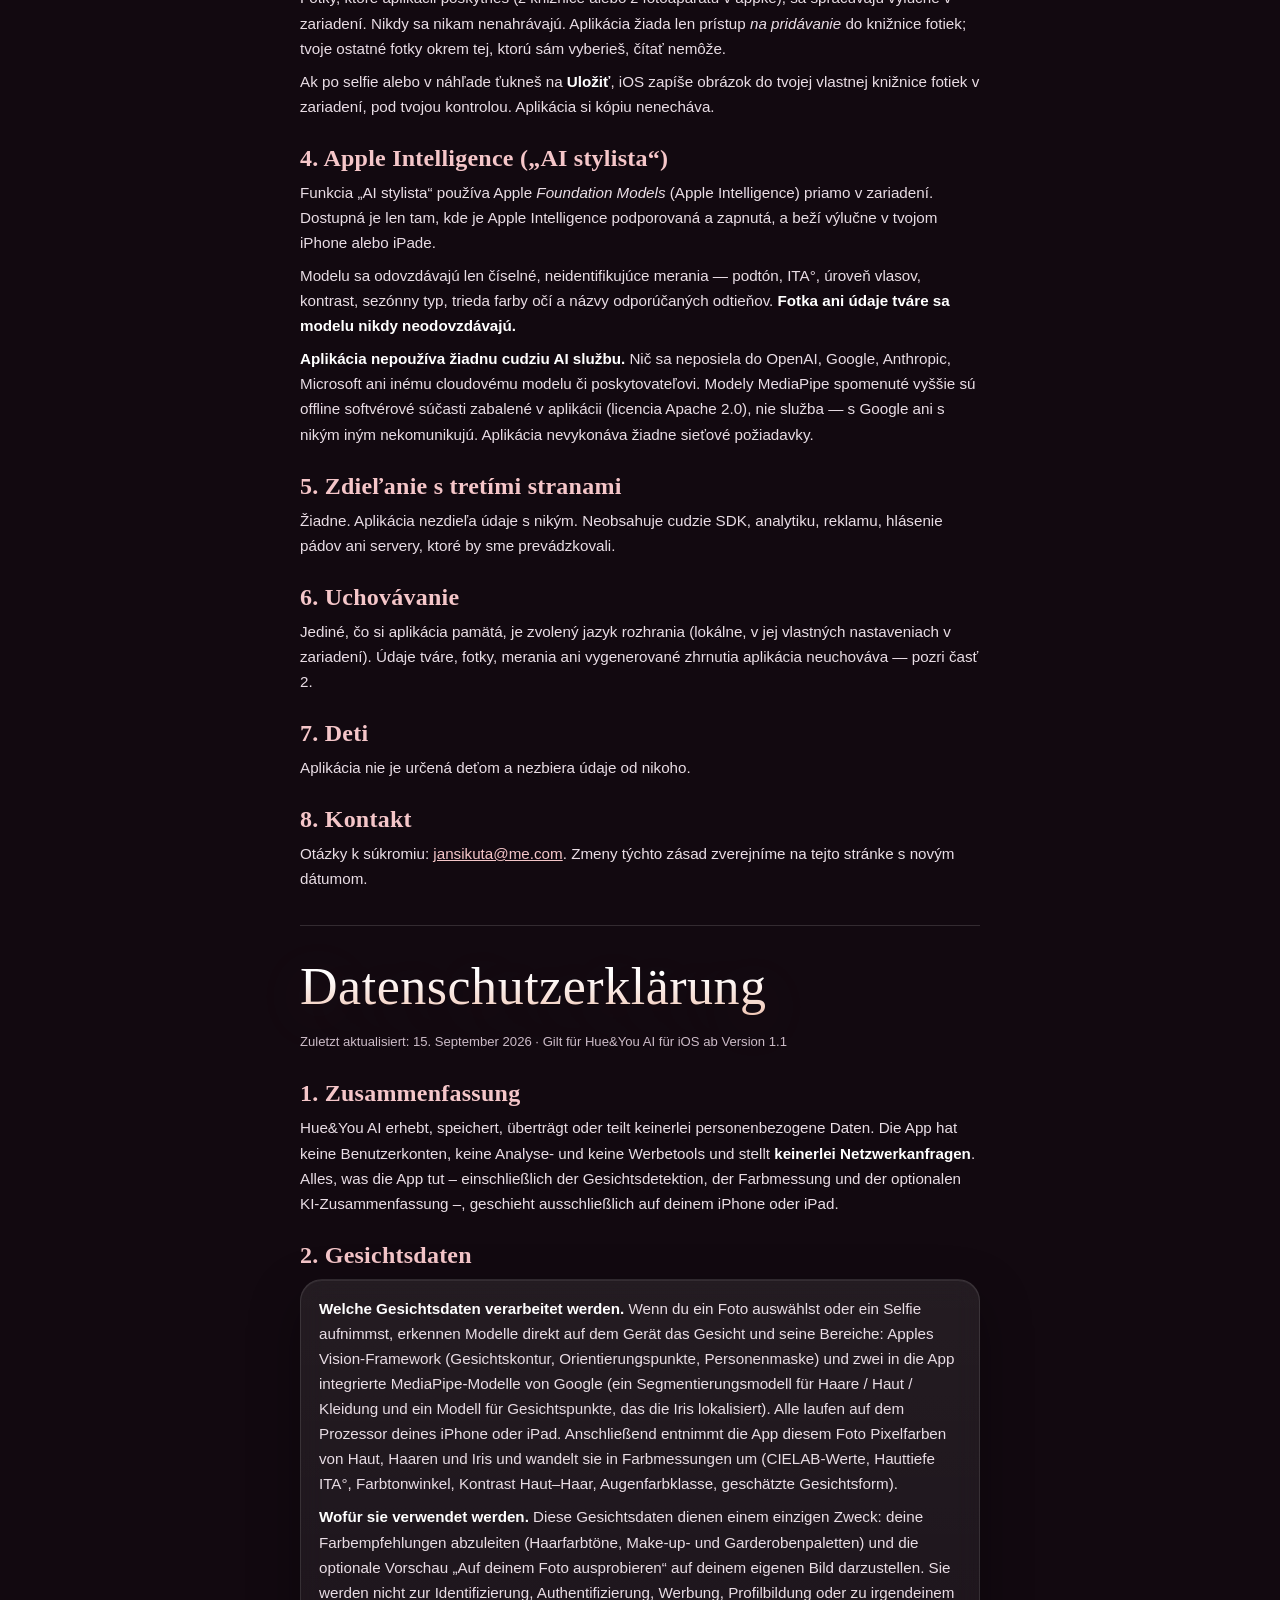
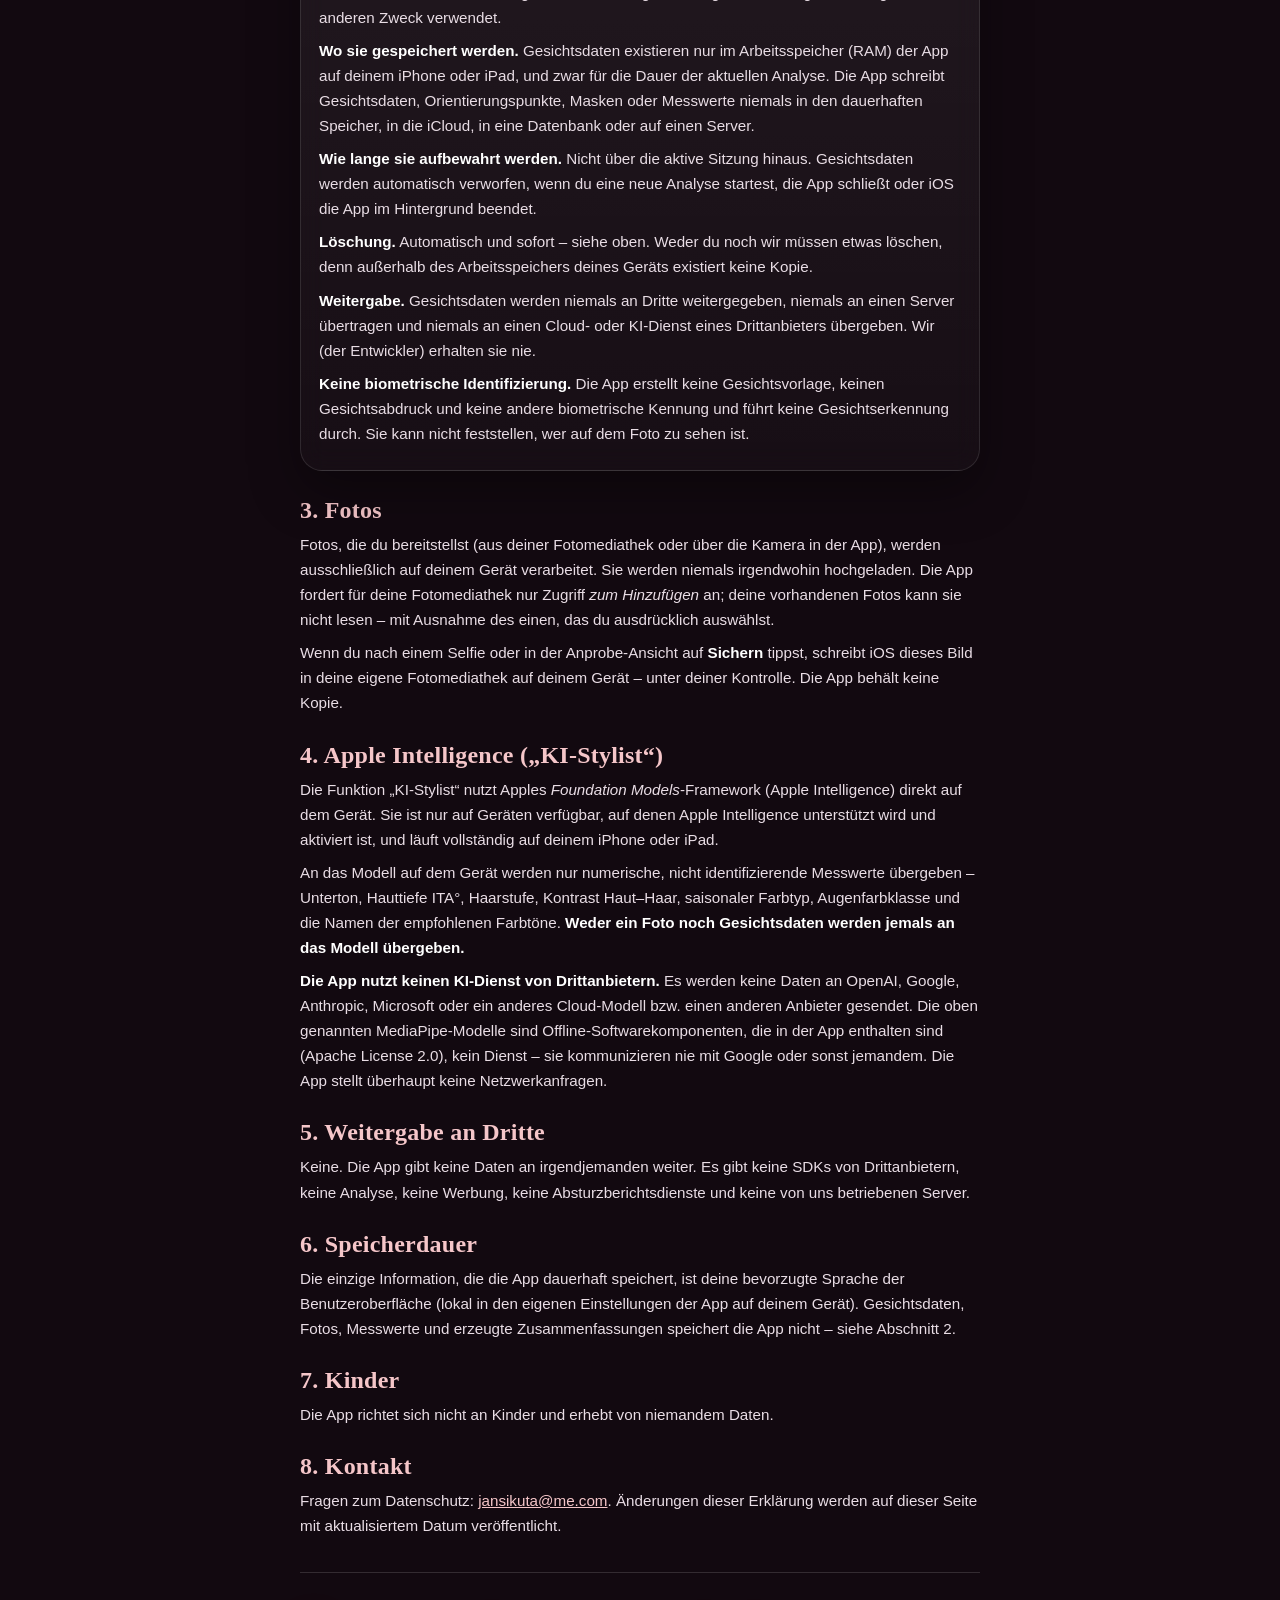
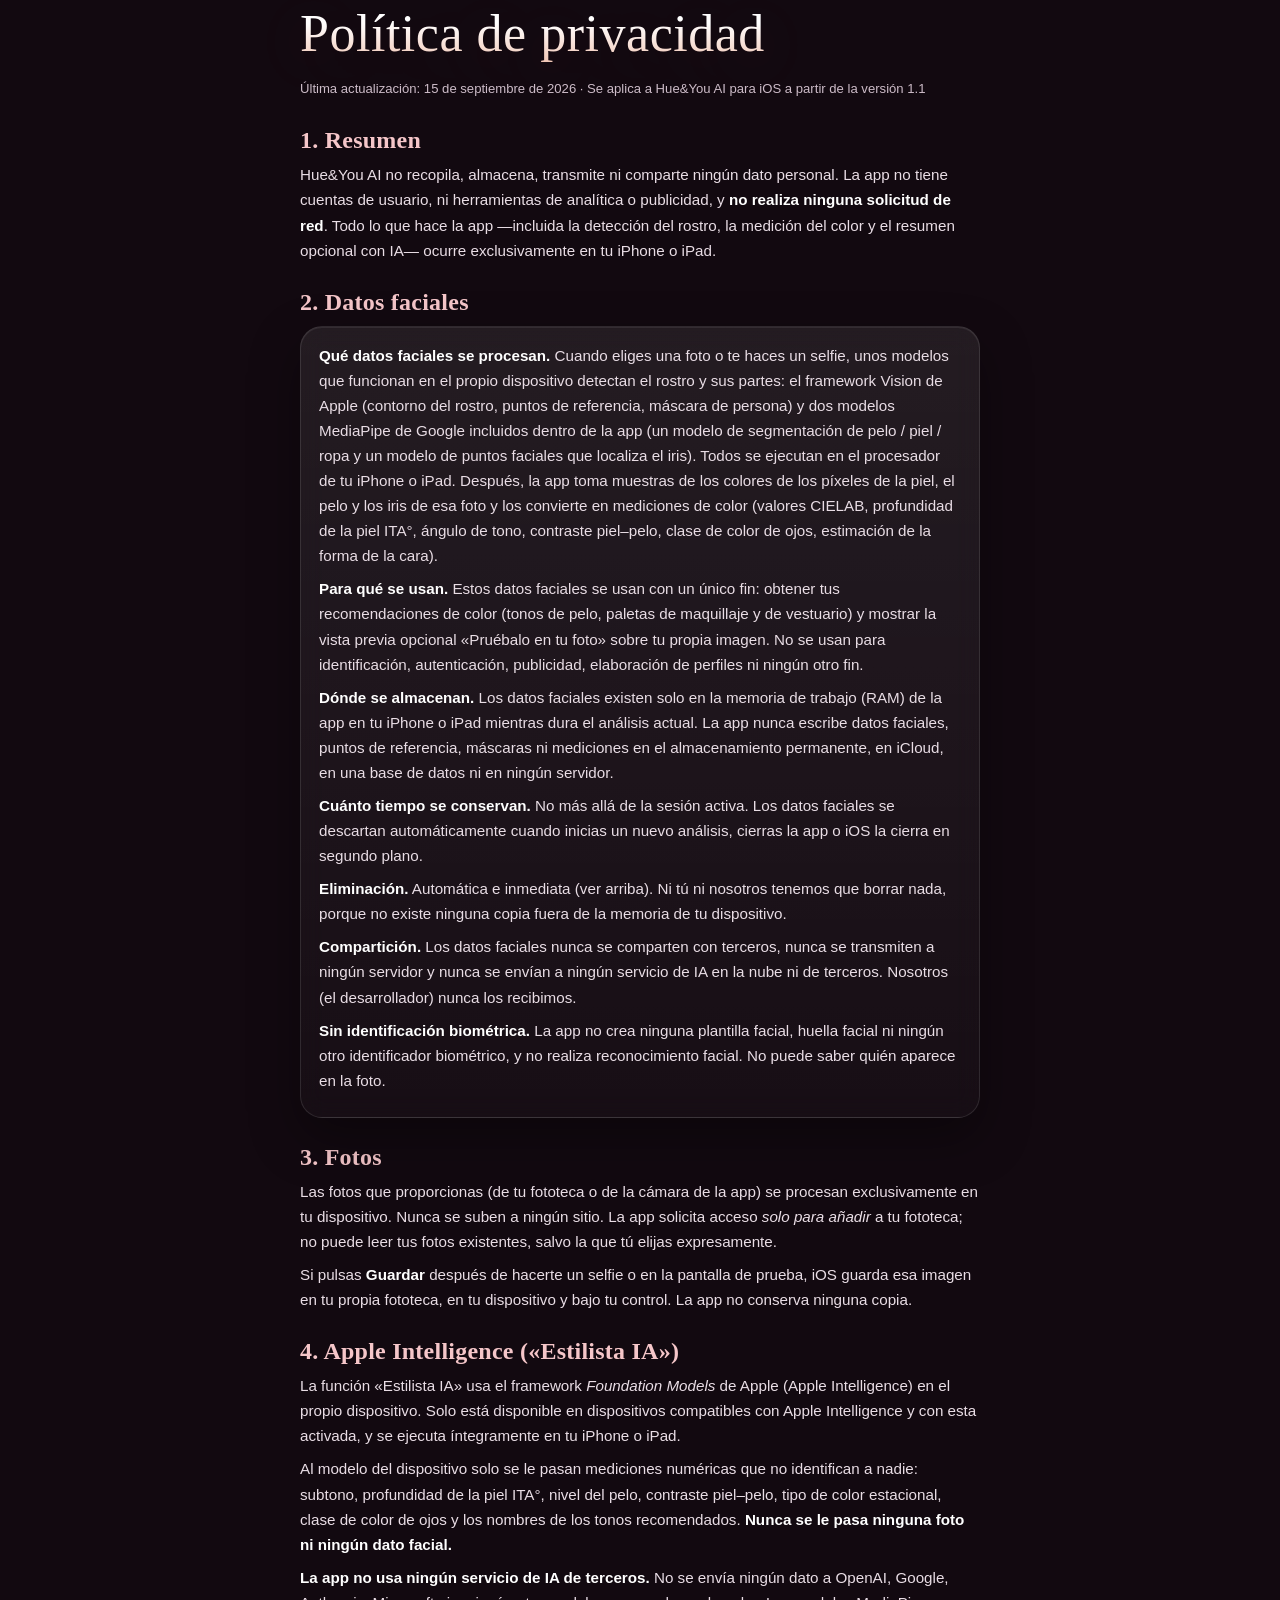
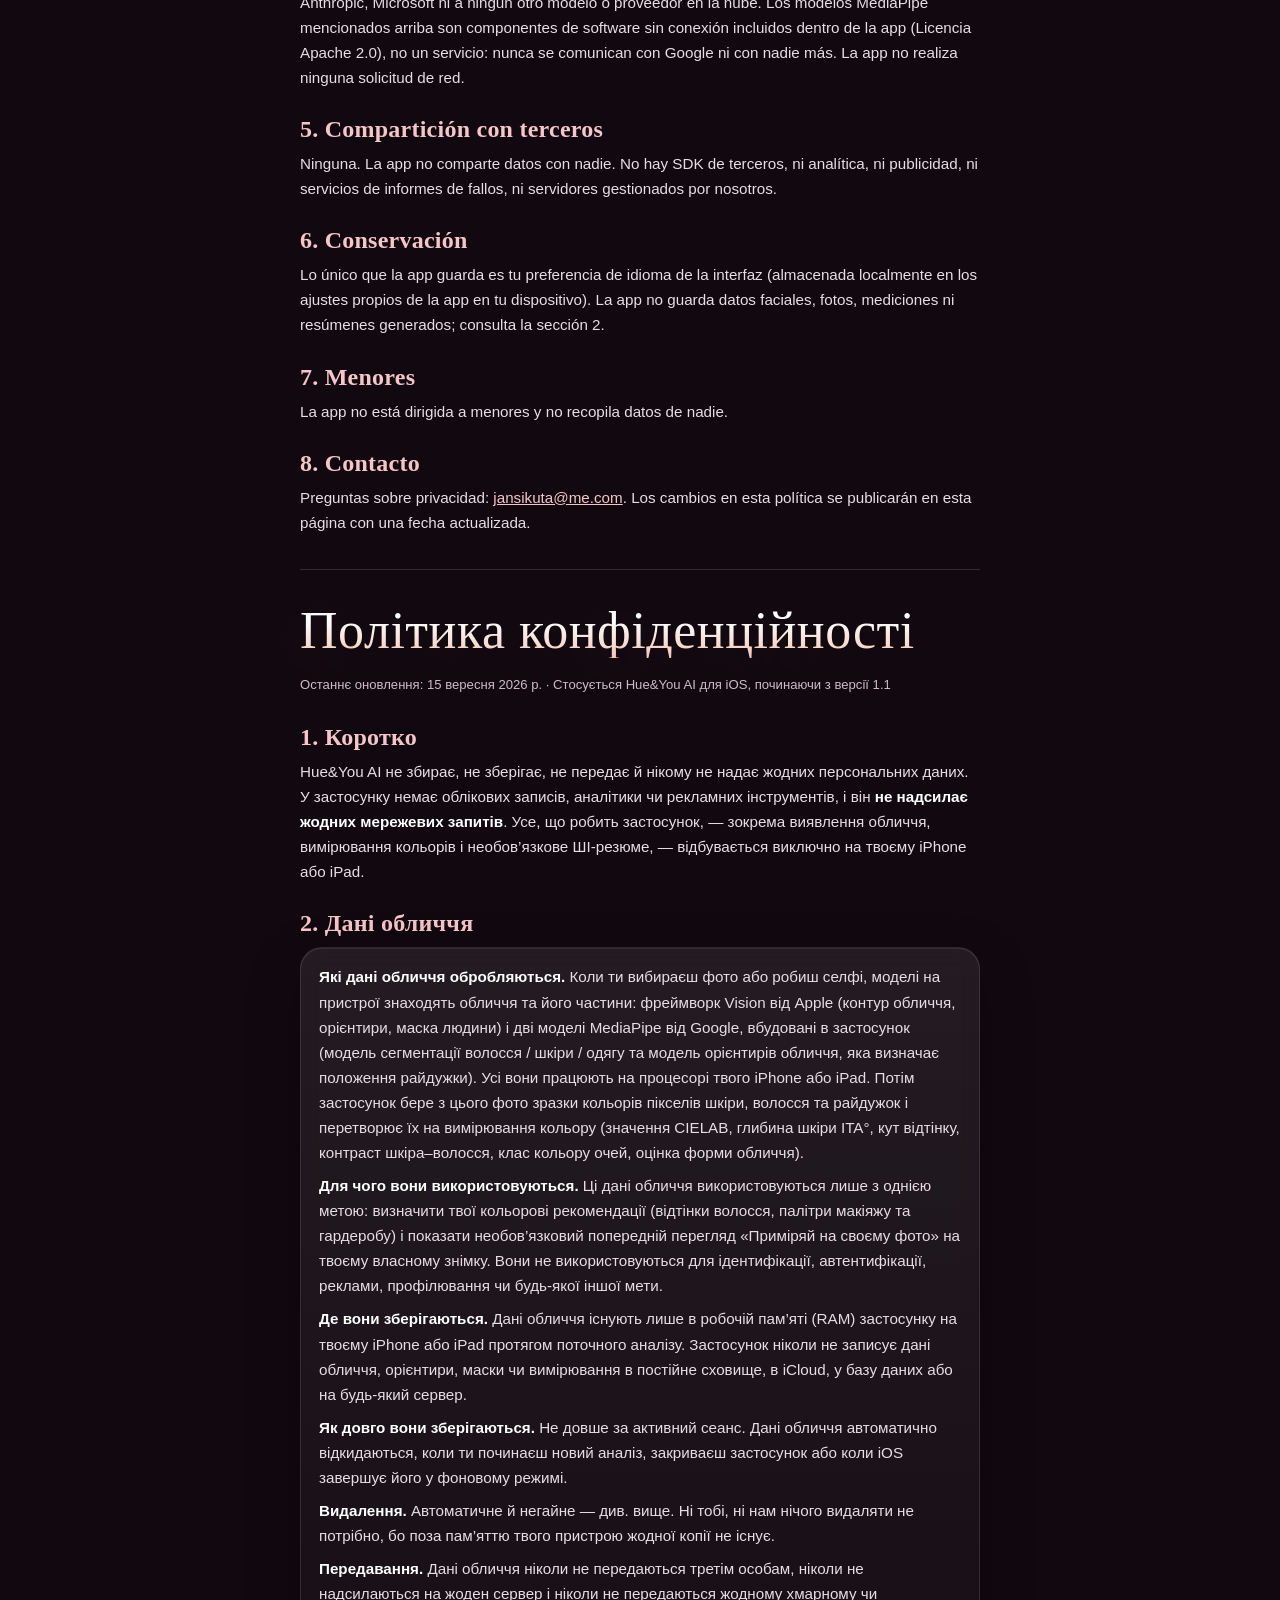
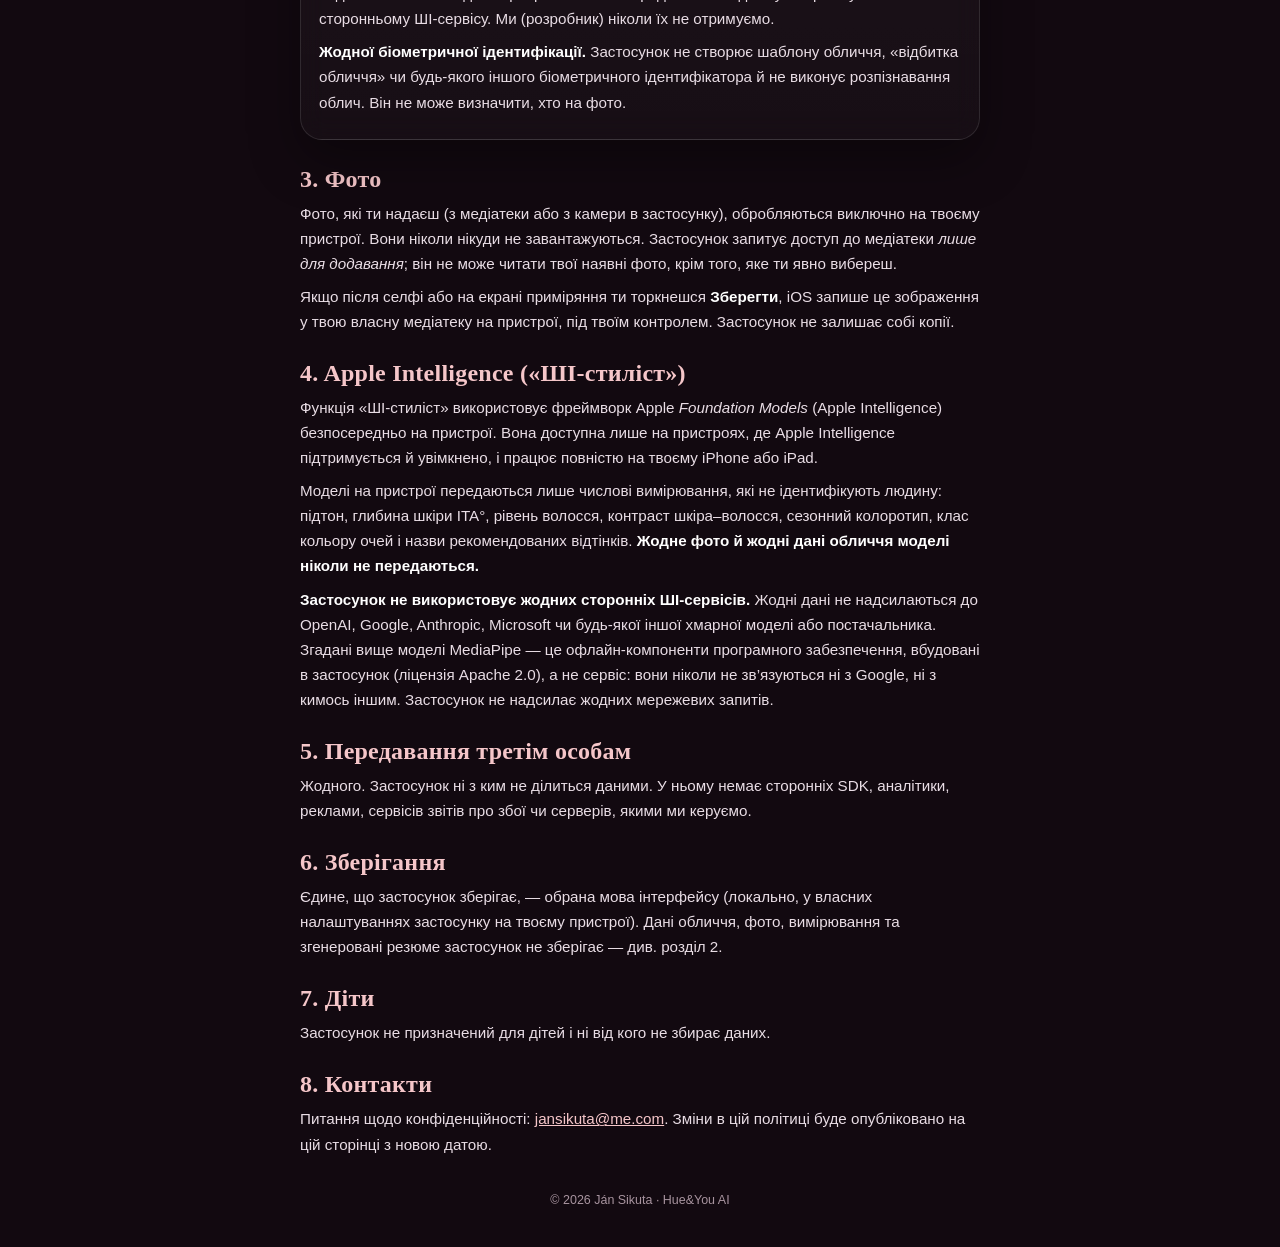
==== commit 344e3824: "Nový vzhľad (glam.css): haute couture - zamatová slivka, dúhový prstenec, ružové zlato, Didot" ====
--- a/privacy.html
+++ b/privacy.html
@@ -31,6 +31,7 @@
   nav.toc a { margin-right: 12px; }
   nav.langs { font-size: .85rem; color: var(--muted); margin-top: 12px; }
 </style>
+<link rel="stylesheet" href="glam.css?v=20261017">
 </head>
 <body>
 <main>
@@ -250,7 +251,8 @@
   <p>Питання щодо конфіденційності: <a href="mailto:jansikuta@me.com">jansikuta@me.com</a>. Зміни в цій політиці буде опубліковано на цій сторінці з новою датою.</p>
   </div>
 
-  <footer>© 2026 Ján Sikuta · Hue&amp;You AI</footer>
+  <footer><span data-fz>©</span> 2026 Ján Sikuta · Hue&amp;You AI</footer>
 </main>
+<script src="site.js" defer></script>
 </body>
 </html>
--- a/glam.css
+++ b/glam.css
@@ -0,0 +1,89 @@
+/* Hue&You AI - glam.css
+   „Haute couture“: zamatová slivka, dúhový prstenec farieb, ružovozlatý akcent a módne pätkové písmo
+   (Didot / Bodoni na zariadeniach Apple, inak New York či Georgia; bez Google Fonts).
+   Načítava sa po vnútornom <style> a prepisuje jeho farby. */
+:root{
+  --plum:#1d0f1b; --rose:#e7a0ae; --rose-2:#f5c6c9; --gold:#f1d3a1;
+  --ink:#f7eff4; --muted:#cdbcc8; --soft:#a8949f;
+  --line:rgba(255,255,255,.11); --line-2:rgba(255,255,255,.2);
+  --grad:linear-gradient(100deg,#f9dcc0 0%,#f1b3b8 40%,#d98aa8 70%,#b88bd6 100%);
+  --display:"Didot","Bodoni 72","Bodoni MT","New York",ui-serif,Georgia,serif;
+  --serif:"New York","Iowan Old Style",ui-serif,Georgia,serif;
+  color-scheme:dark;
+}
+html{background:#120910;}
+body{
+  background:
+    radial-gradient(900px 600px at 15% -10%, rgba(196,116,132,.28), transparent 60%),
+    radial-gradient(800px 600px at 95% 10%, rgba(164,143,192,.22), transparent 62%),
+    radial-gradient(1000px 800px at 50% 115%, rgba(63,184,175,.10), transparent 60%),
+    linear-gradient(180deg,#24111f 0%,#160b14 60%,#100710 100%)!important;
+  background-attachment:fixed!important;color:var(--ink)!important;
+}
+body::before{
+  content:"";position:fixed;inset:0;pointer-events:none;z-index:0;opacity:.06;mix-blend-mode:overlay;
+  background-image:url("data:image/svg+xml;utf8,<svg xmlns='http://www.w3.org/2000/svg' width='160' height='160'><filter id='n'><feTurbulence type='fractalNoise' baseFrequency='.9' numOctaves='2' stitchTiles='stitch'/></filter><rect width='100%' height='100%' filter='url(%23n)'/></svg>");
+}
+main{position:relative;z-index:1;}
+::selection{background:rgba(231,160,174,.4);color:#fff;}
+
+/* Dúhový prstenec */
+.halo{
+  width:150px!important;height:150px!important;margin-bottom:30px!important;position:relative;
+  box-shadow:0 0 0 1px rgba(255,255,255,.12),0 30px 70px rgba(0,0,0,.55),0 0 90px rgba(241,179,184,.30);
+  animation:spin 40s linear infinite;
+}
+.halo::after{content:"";position:absolute;inset:-14px;border-radius:50%;z-index:-1;
+  background:inherit;filter:blur(26px);opacity:.55;}
+.halo .inner{
+  width:114px!important;height:114px!important;font-size:50px!important;
+  background:radial-gradient(circle at 35% 30%,#3a1d34,#1d0f1b 70%)!important;
+  box-shadow:inset 0 2px 10px rgba(0,0,0,.6);animation:spin 40s linear infinite reverse;
+}
+@keyframes spin{to{transform:rotate(360deg);}}
+@media (prefers-reduced-motion:reduce){.halo,.halo .inner{animation:none;}}
+
+/* Typografia */
+h1{
+  font-family:var(--display)!important;font-weight:400!important;letter-spacing:.01em!important;
+  font-size:clamp(30px,7vw,52px)!important;line-height:1.05!important;margin-bottom:16px!important;hyphens:auto;overflow-wrap:break-word;
+  background:linear-gradient(180deg,#ffffff 30%,#f1c9b8 100%);-webkit-background-clip:text;background-clip:text;color:transparent;
+  text-shadow:0 10px 60px rgba(241,179,184,.18);
+}
+.halo ~ h1{font-size:clamp(46px,9vw,84px)!important;line-height:1!important;}
+h2{font-family:var(--serif)!important;font-weight:600!important;color:var(--rose-2)!important;font-size:clamp(20px,2.6vw,24px)!important;letter-spacing:.01em;}
+.tagline{color:#e6d6e0!important;font-weight:300;font-size:1.08rem!important;}
+.tagline span[lang]{color:var(--muted);}
+.motto{font-family:var(--display);font-style:italic;color:var(--gold)!important;font-size:clamp(20px,2.6vw,25px)!important;}
+p,li{color:#e9dde5;}
+.en,.store-sub,.privacy-line,.updated{color:var(--muted)!important;}
+a,li a{color:var(--rose-2);}
+a:hover{color:#fff;}
+a.back{color:var(--rose)!important;letter-spacing:.04em;}
+strong,b{color:#fff;}
+
+/* Tlačidlá */
+.store,.mail{
+  background:var(--grad)!important;color:#2a0f1f!important;font-weight:700!important;border-radius:999px!important;
+  padding:14px 30px!important;box-shadow:0 14px 36px rgba(241,179,184,.32),inset 0 1px 0 rgba(255,255,255,.6)!important;
+  transition:transform .2s ease,box-shadow .2s ease;
+}
+.store:hover,.mail:hover{transform:translateY(-2px);filter:none!important;box-shadow:0 20px 46px rgba(241,179,184,.42),inset 0 1px 0 rgba(255,255,255,.6)!important;}
+
+/* Karty a boxy */
+a.card,.box{
+  background:linear-gradient(180deg,rgba(255,255,255,.08),rgba(255,255,255,.025))!important;
+  border:1px solid var(--line)!important;border-radius:22px!important;
+  -webkit-backdrop-filter:blur(12px);backdrop-filter:blur(12px);
+  box-shadow:inset 0 1px 0 rgba(255,255,255,.07),0 20px 50px rgba(0,0,0,.35)!important;
+}
+a.card{transition:transform .25s ease,border-color .25s ease,box-shadow .25s ease;}
+a.card:hover{transform:translateY(-3px);border-color:rgba(241,179,184,.45)!important;
+  box-shadow:inset 0 1px 0 rgba(255,255,255,.09),0 26px 60px rgba(0,0,0,.45),0 0 50px rgba(241,179,184,.14)!important;}
+a.card .title{font-family:var(--serif);font-size:1.12rem;color:#fff;}
+a.card .emoji{width:52px;height:52px;margin:0 auto 10px!important;display:grid!important;place-items:center;border-radius:16px;
+  background:linear-gradient(150deg,rgba(241,179,184,.20),rgba(184,139,214,.20));border:1px solid var(--line-2);}
+
+footer{color:var(--soft)!important;}
+footer a{color:var(--rose-2)!important;}
+@media (max-width:600px){body{background-attachment:scroll!important;}}
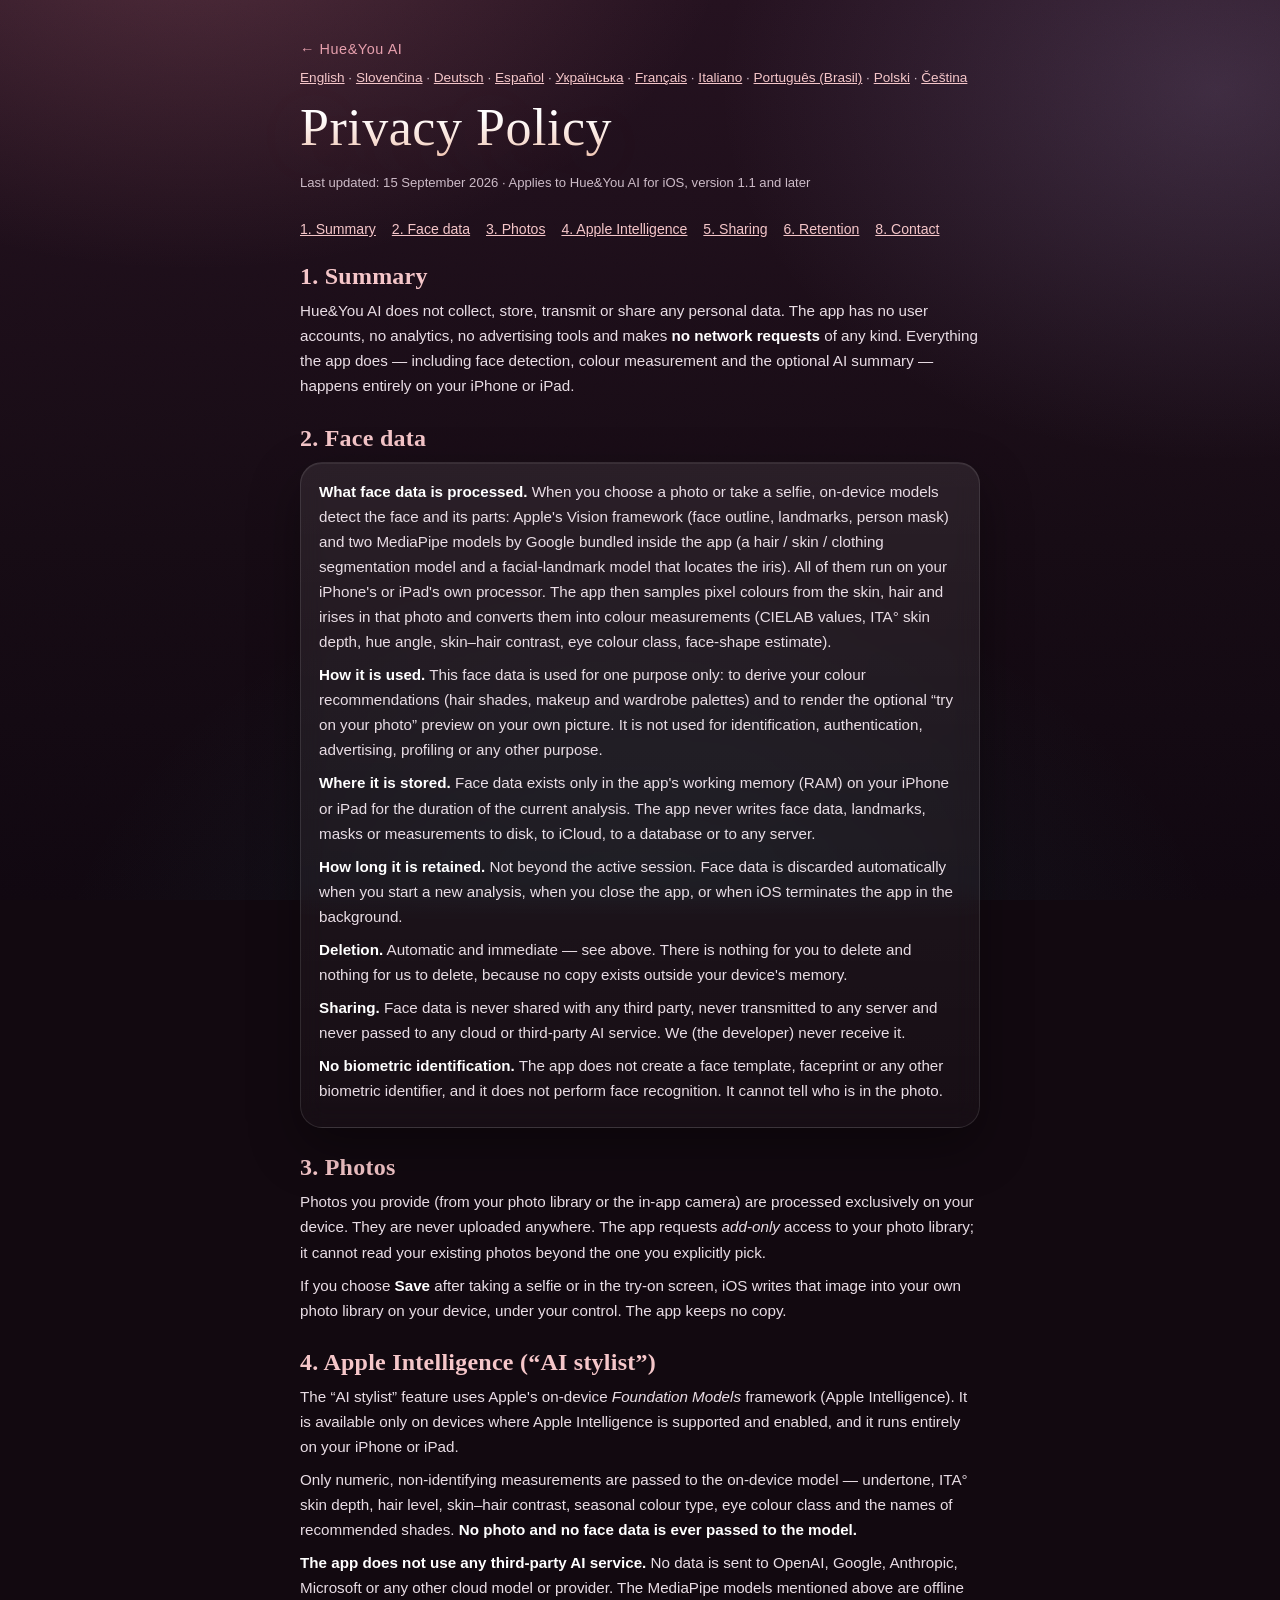
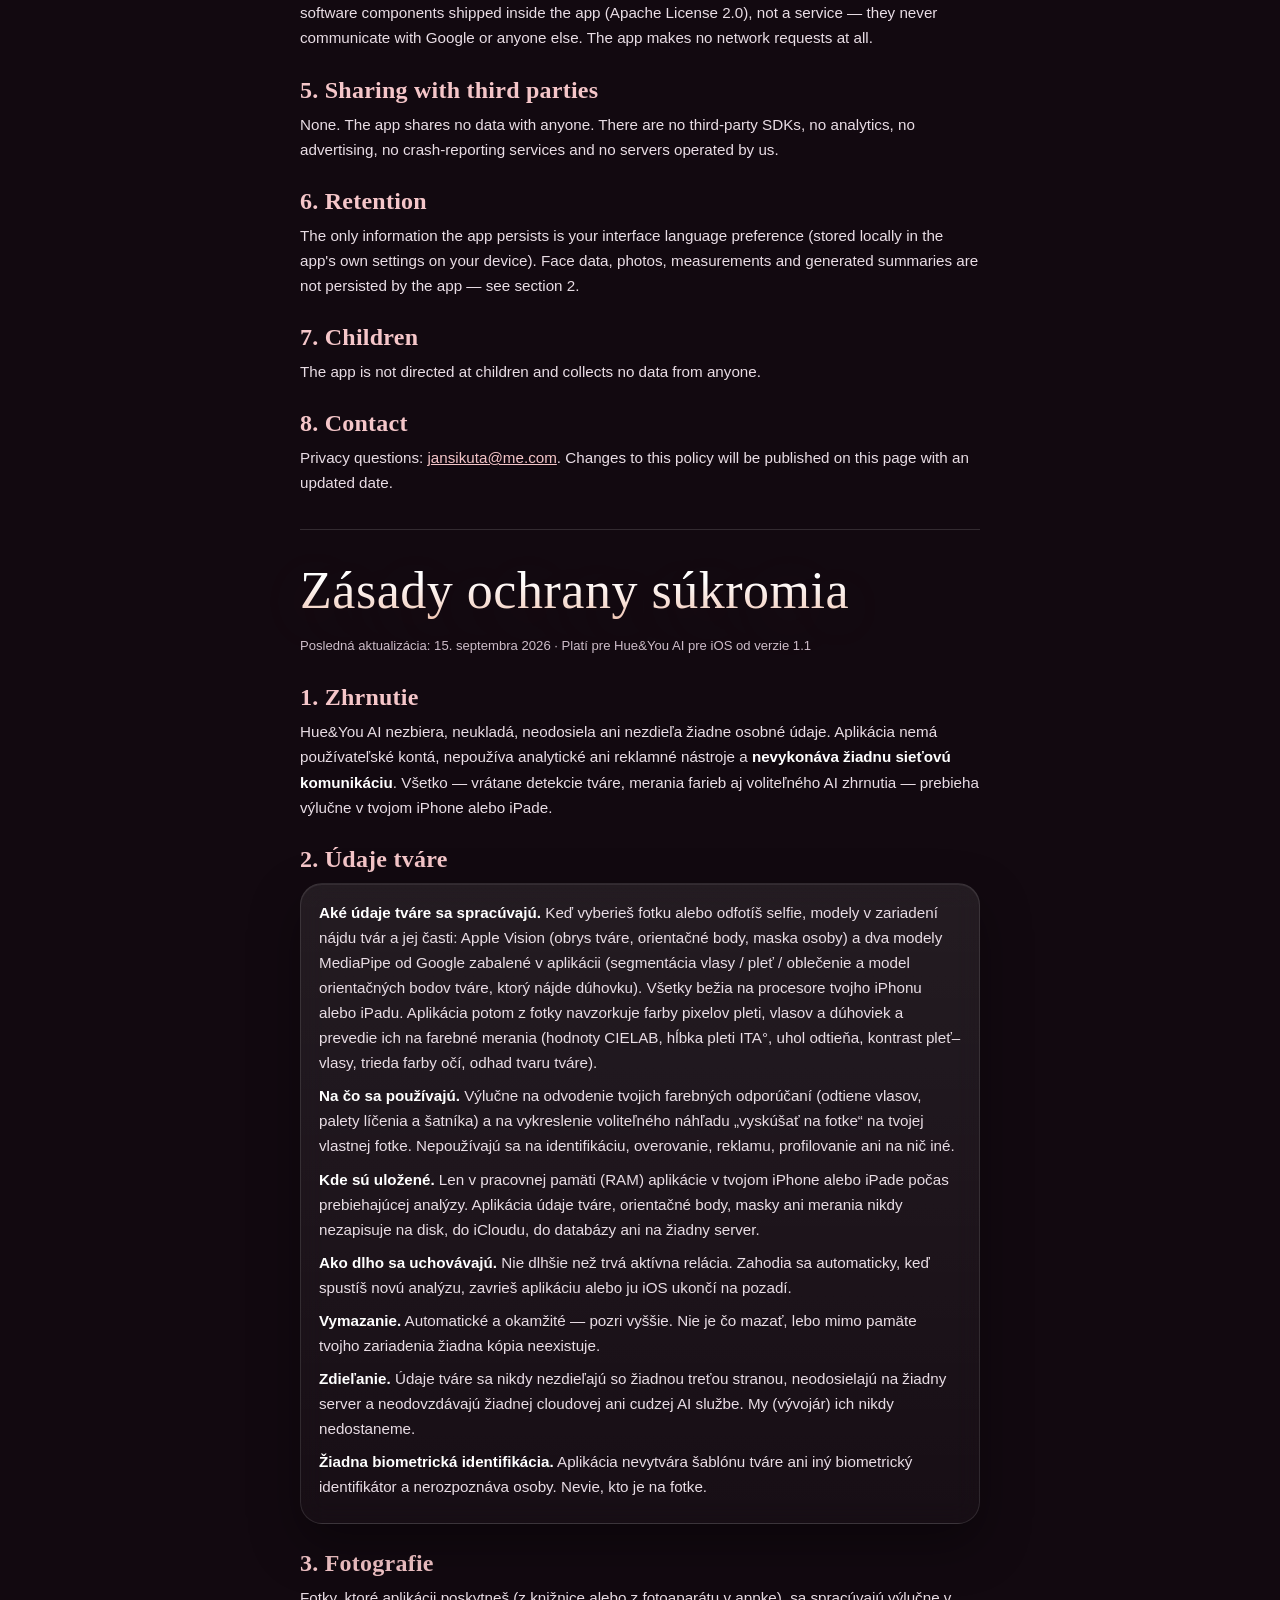
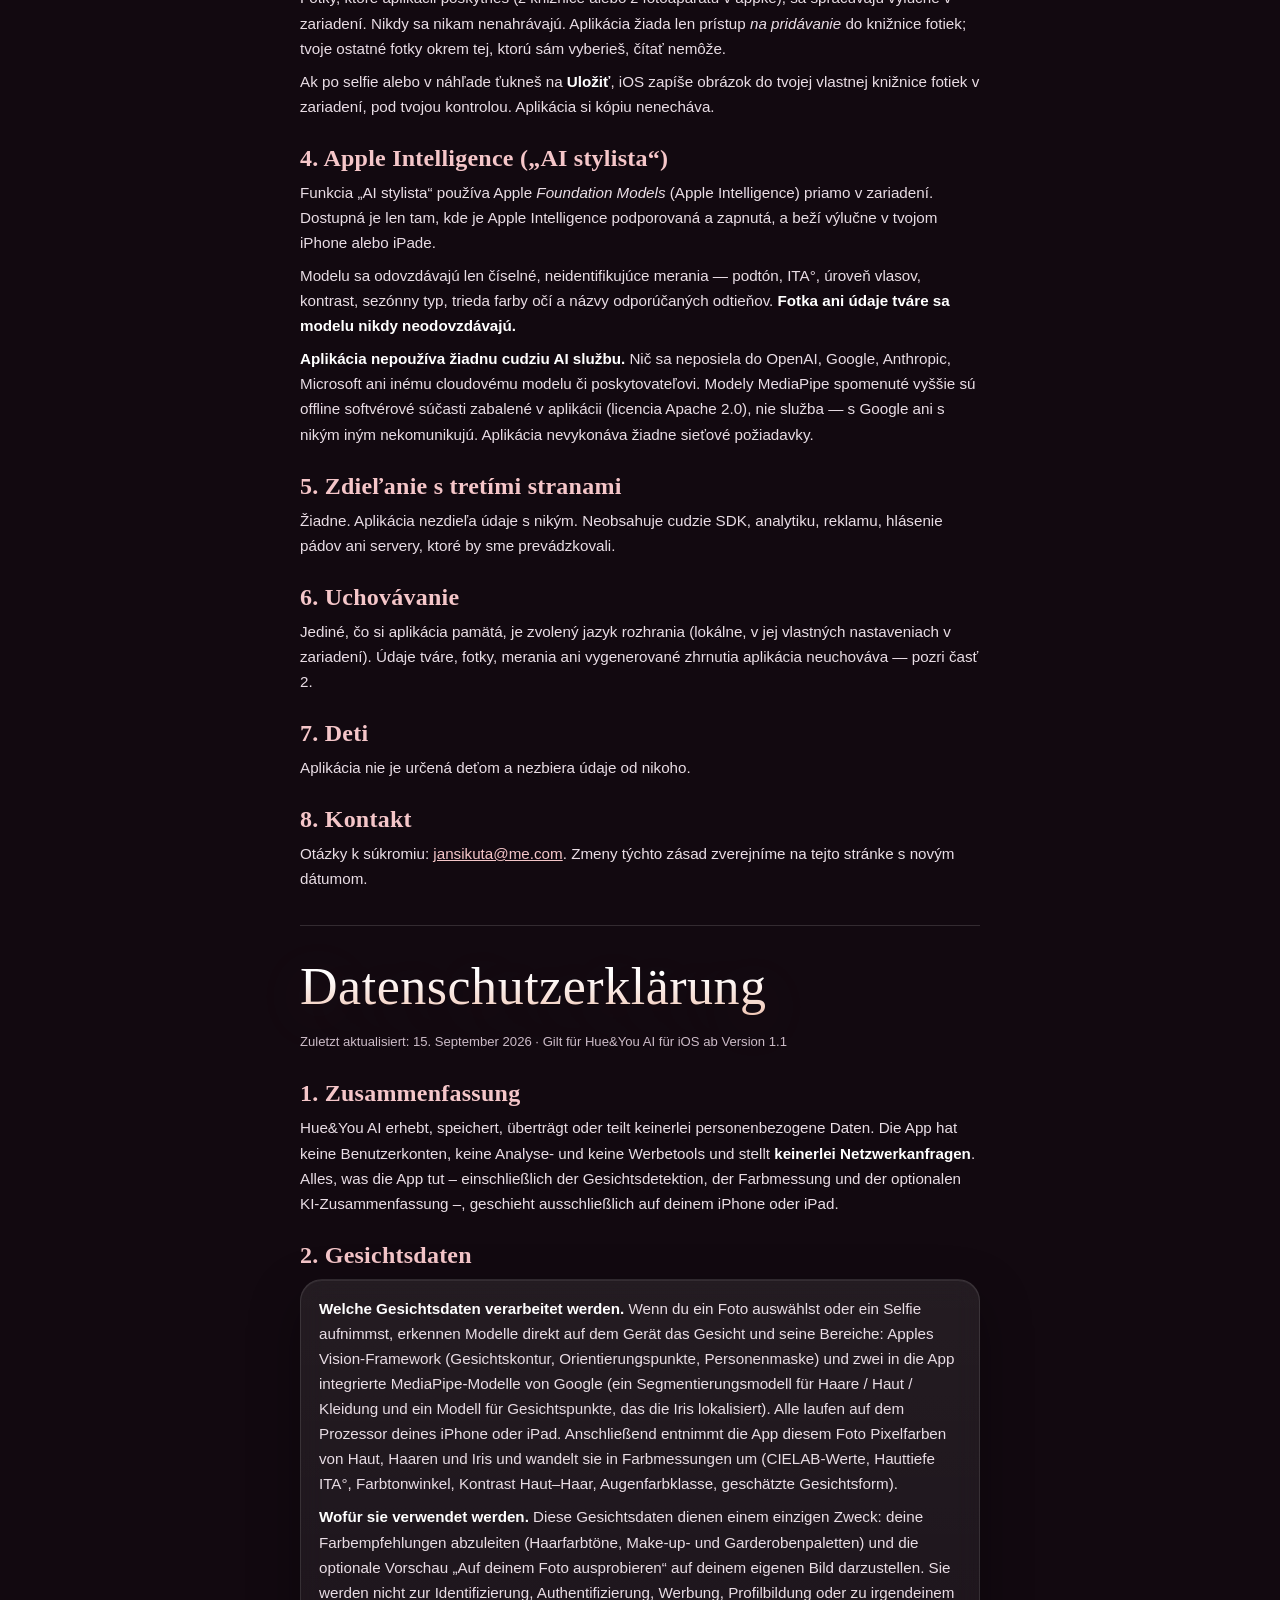
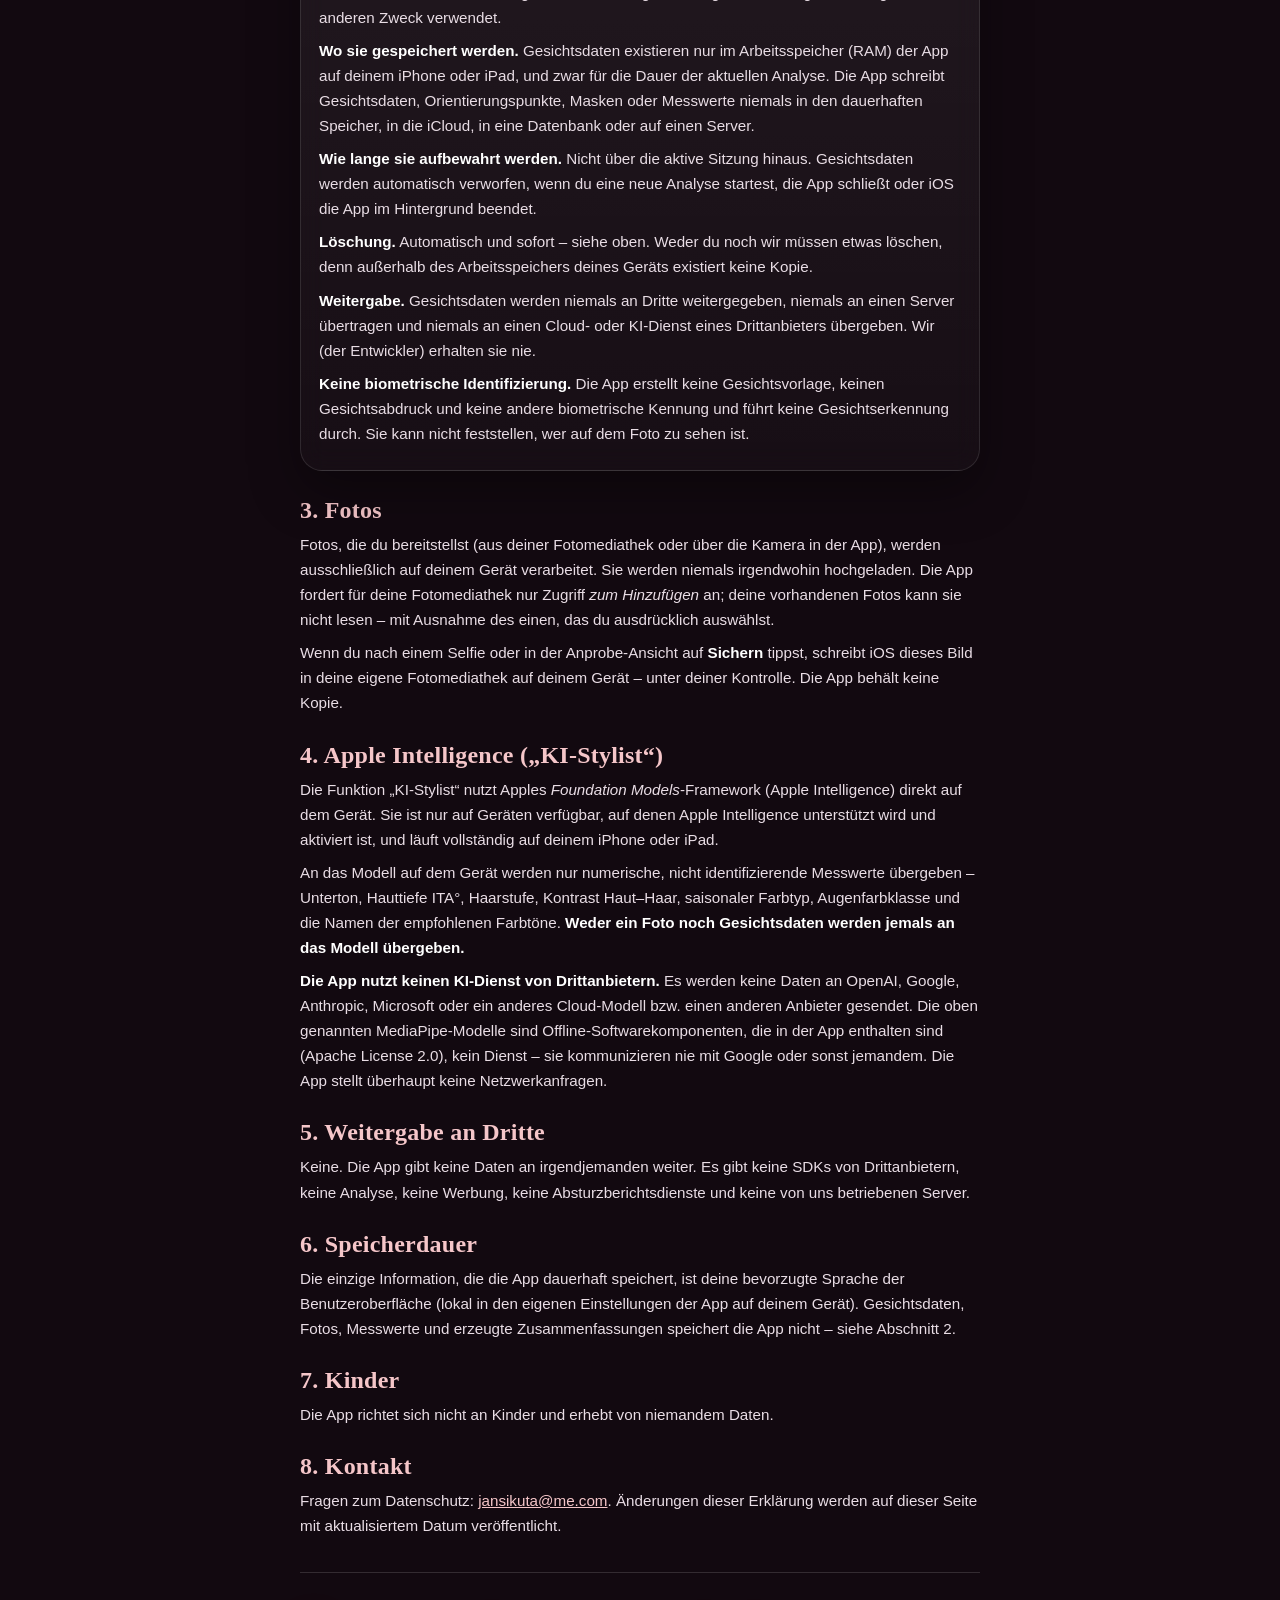
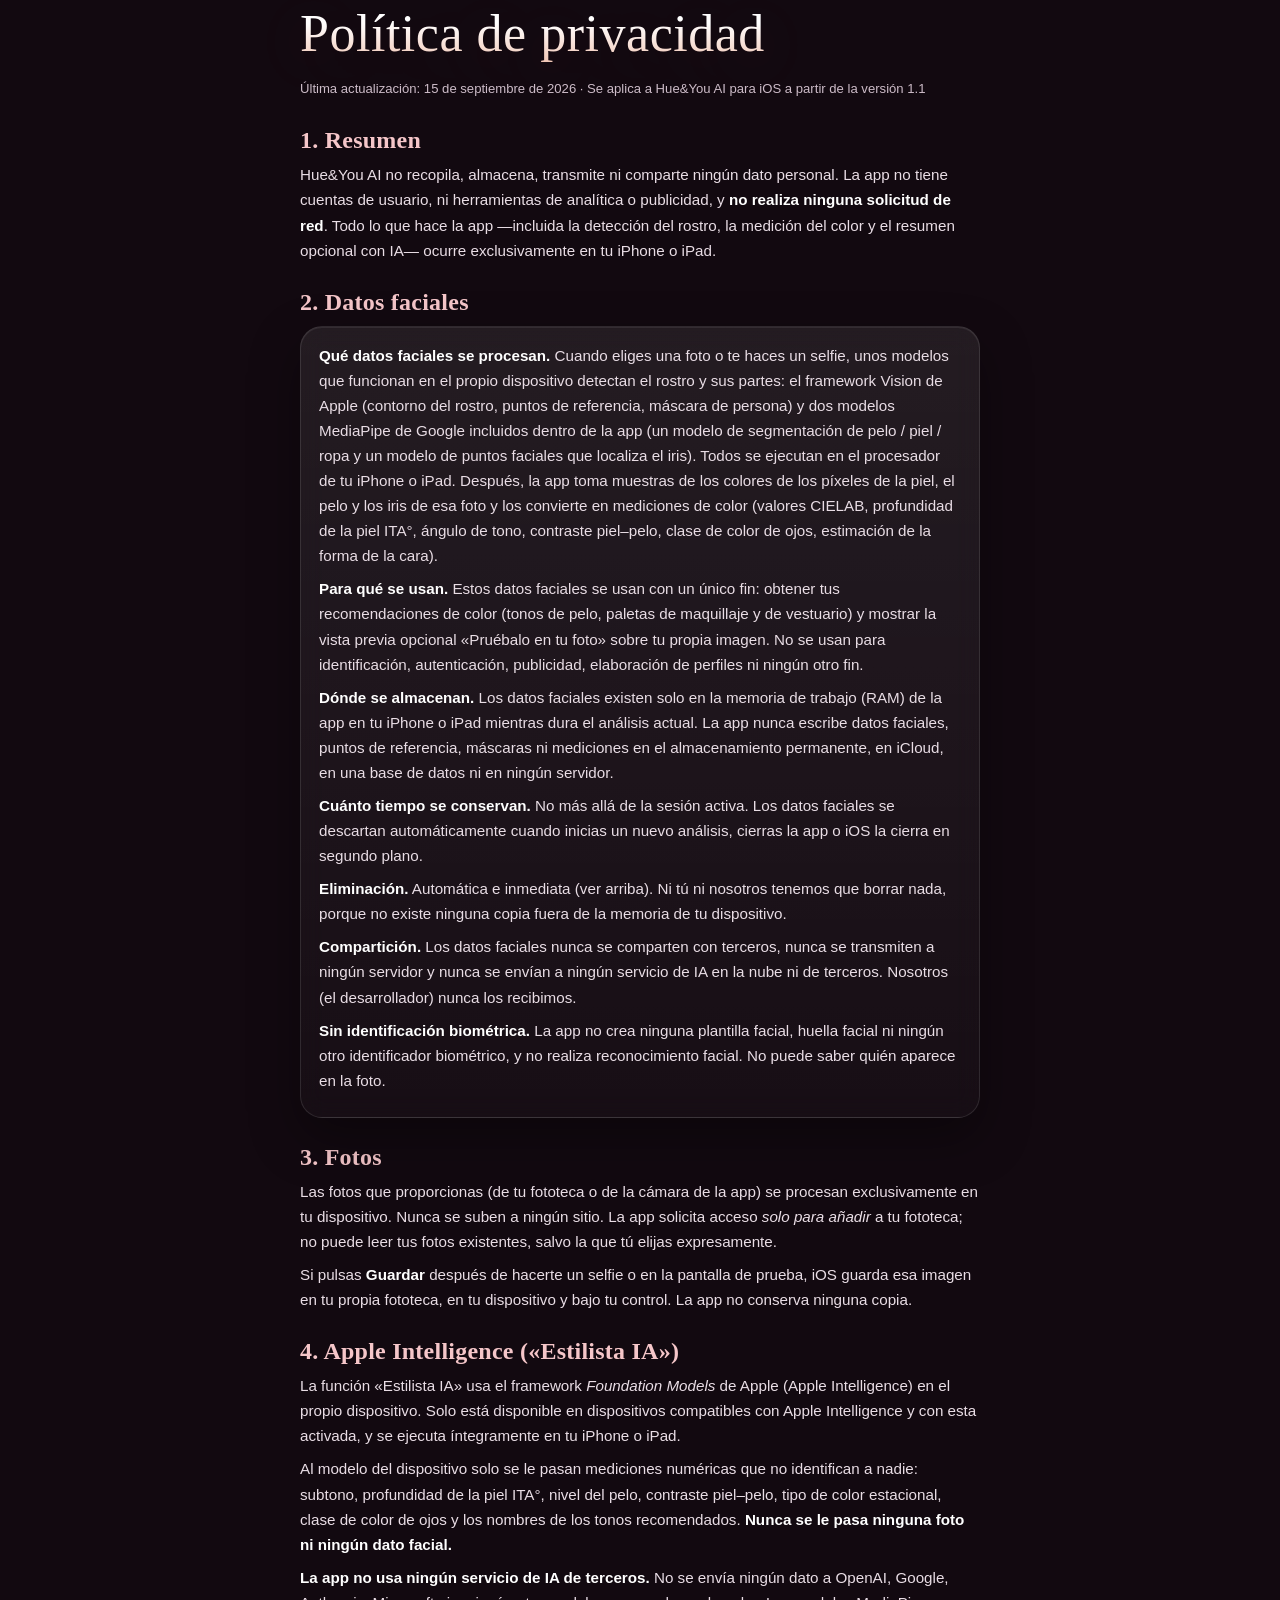
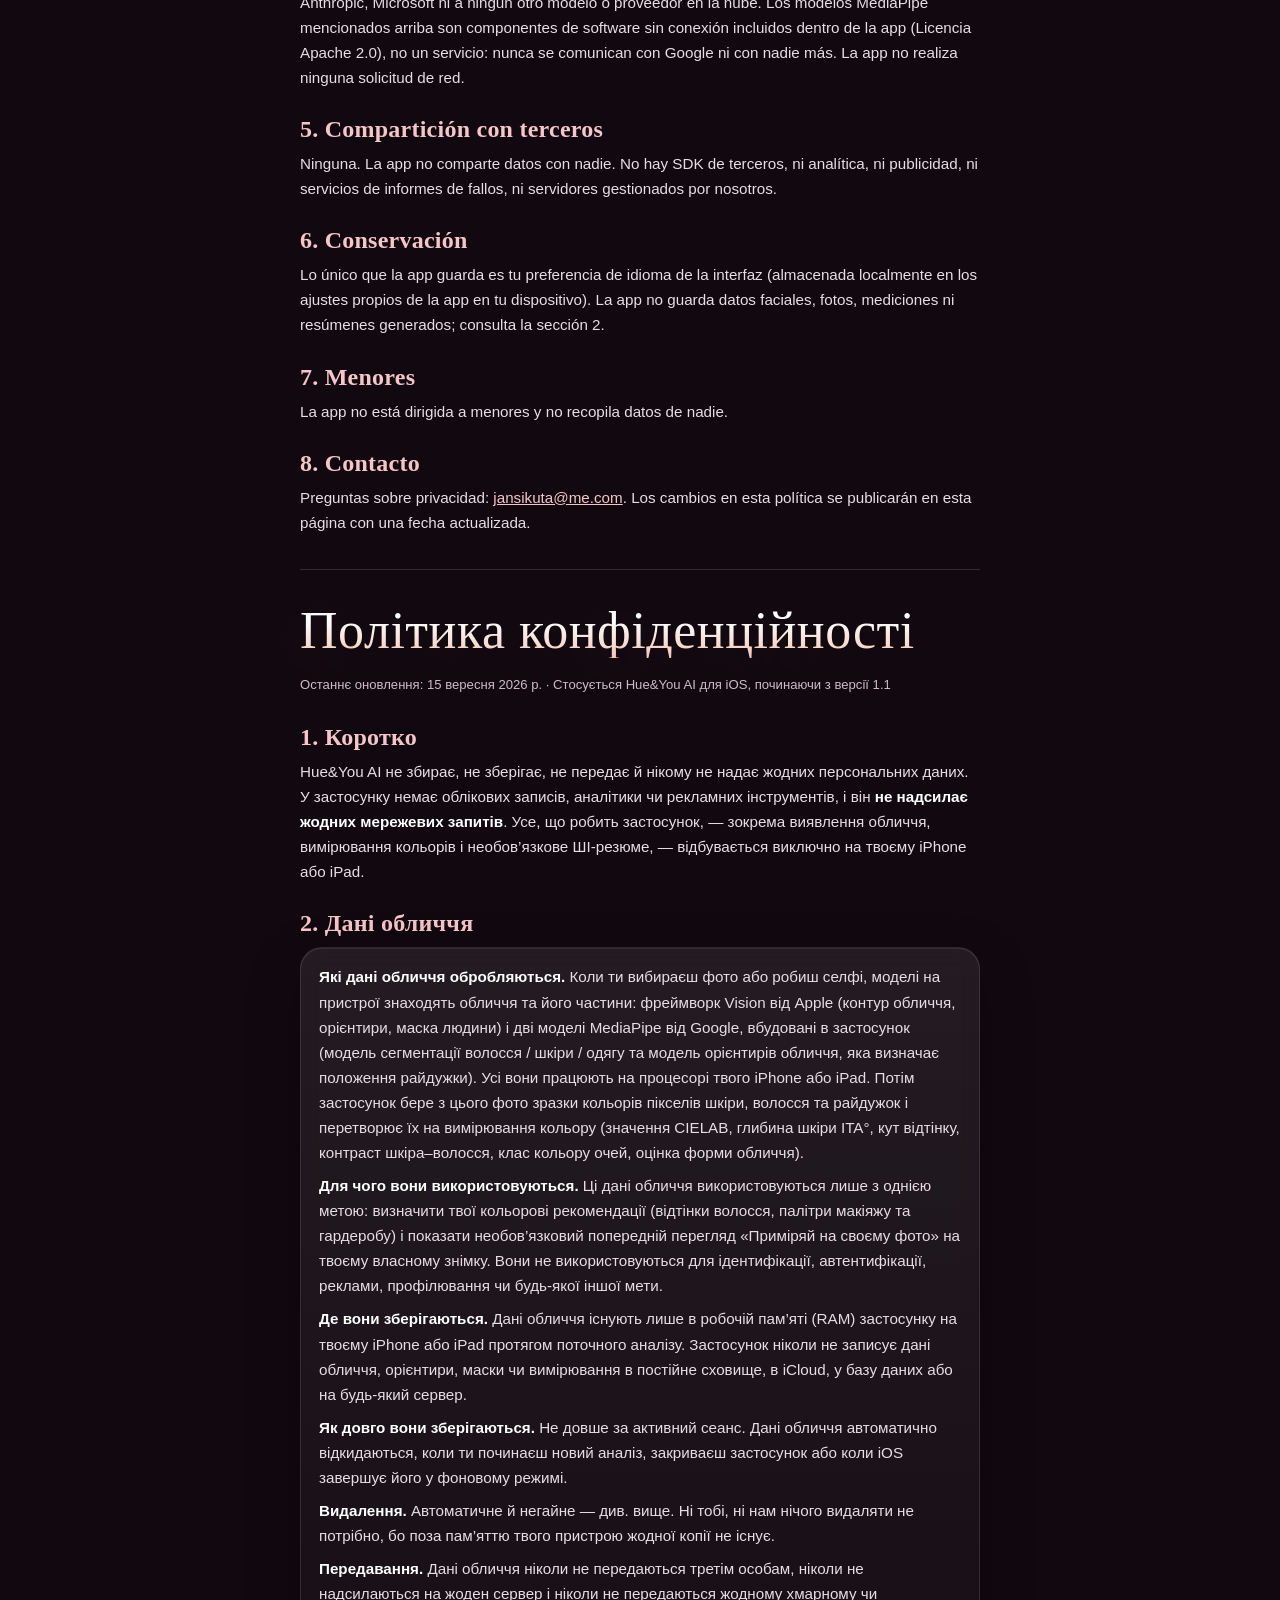
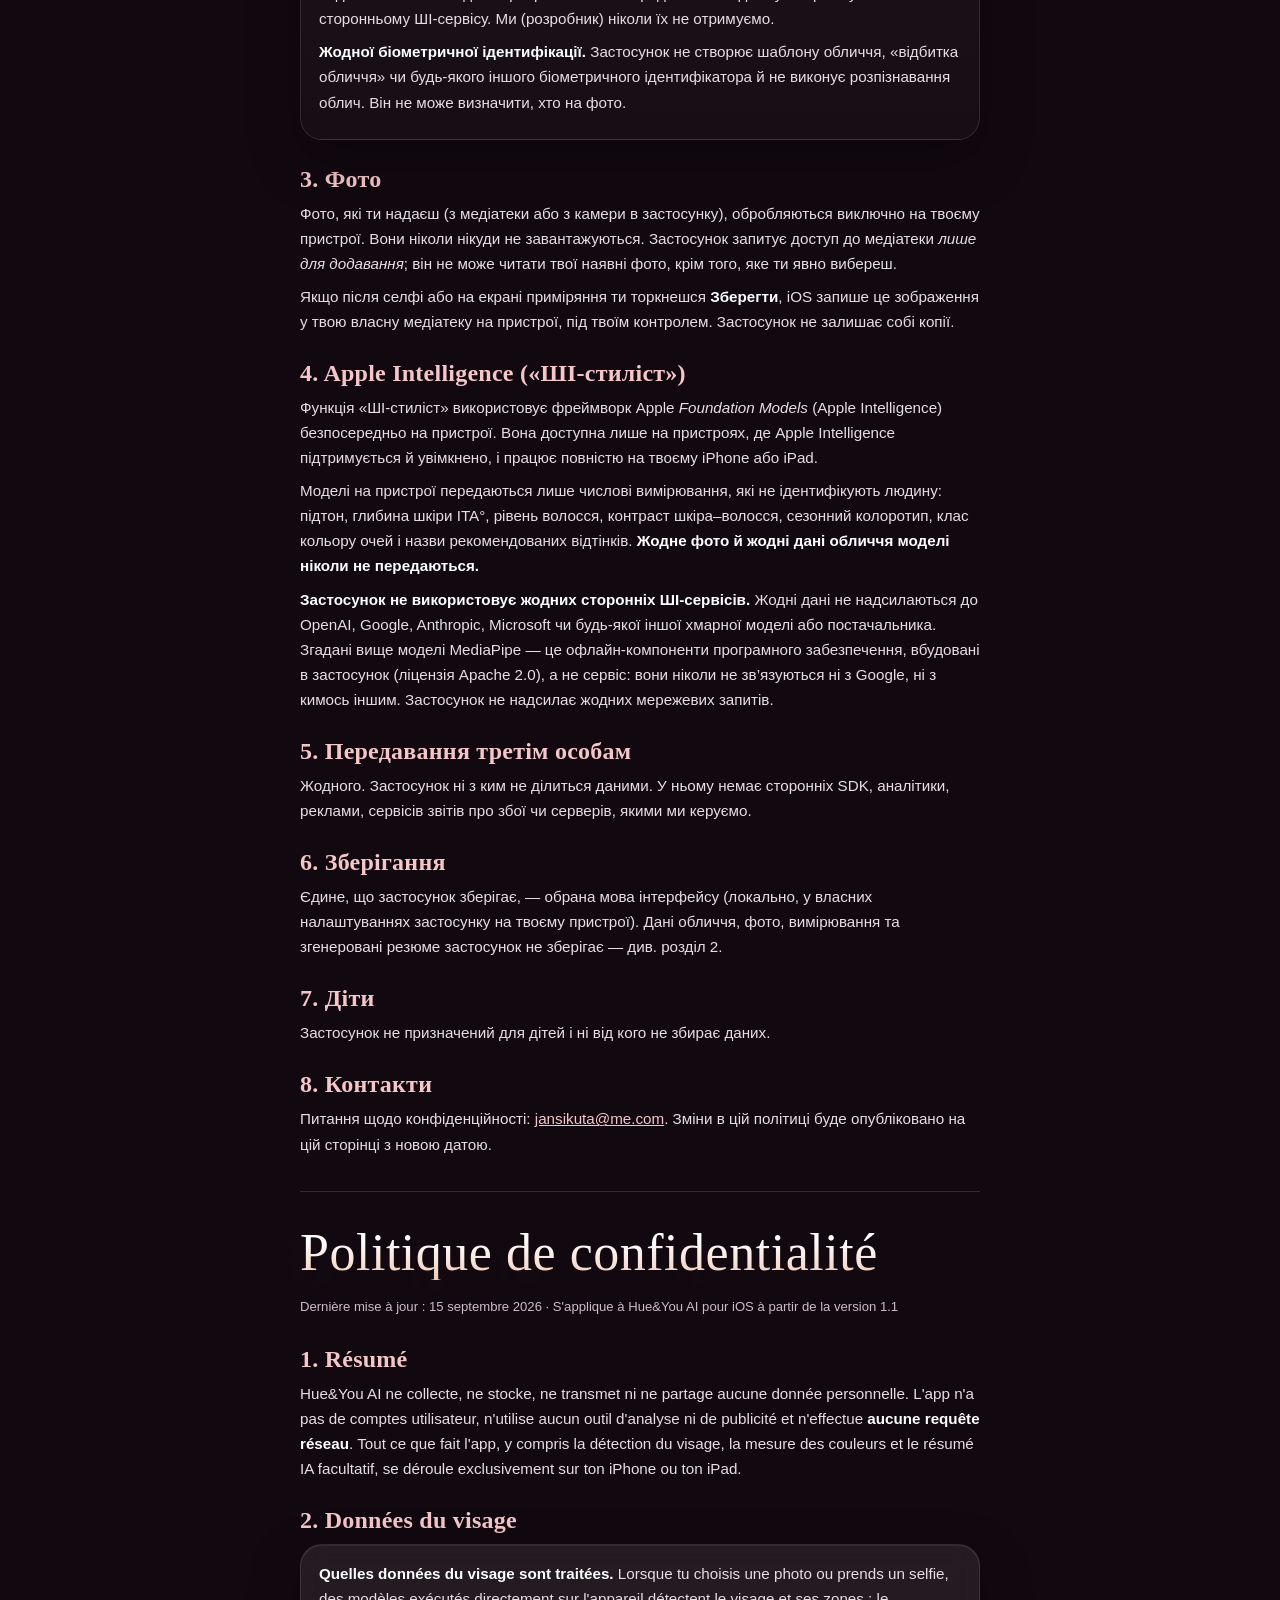
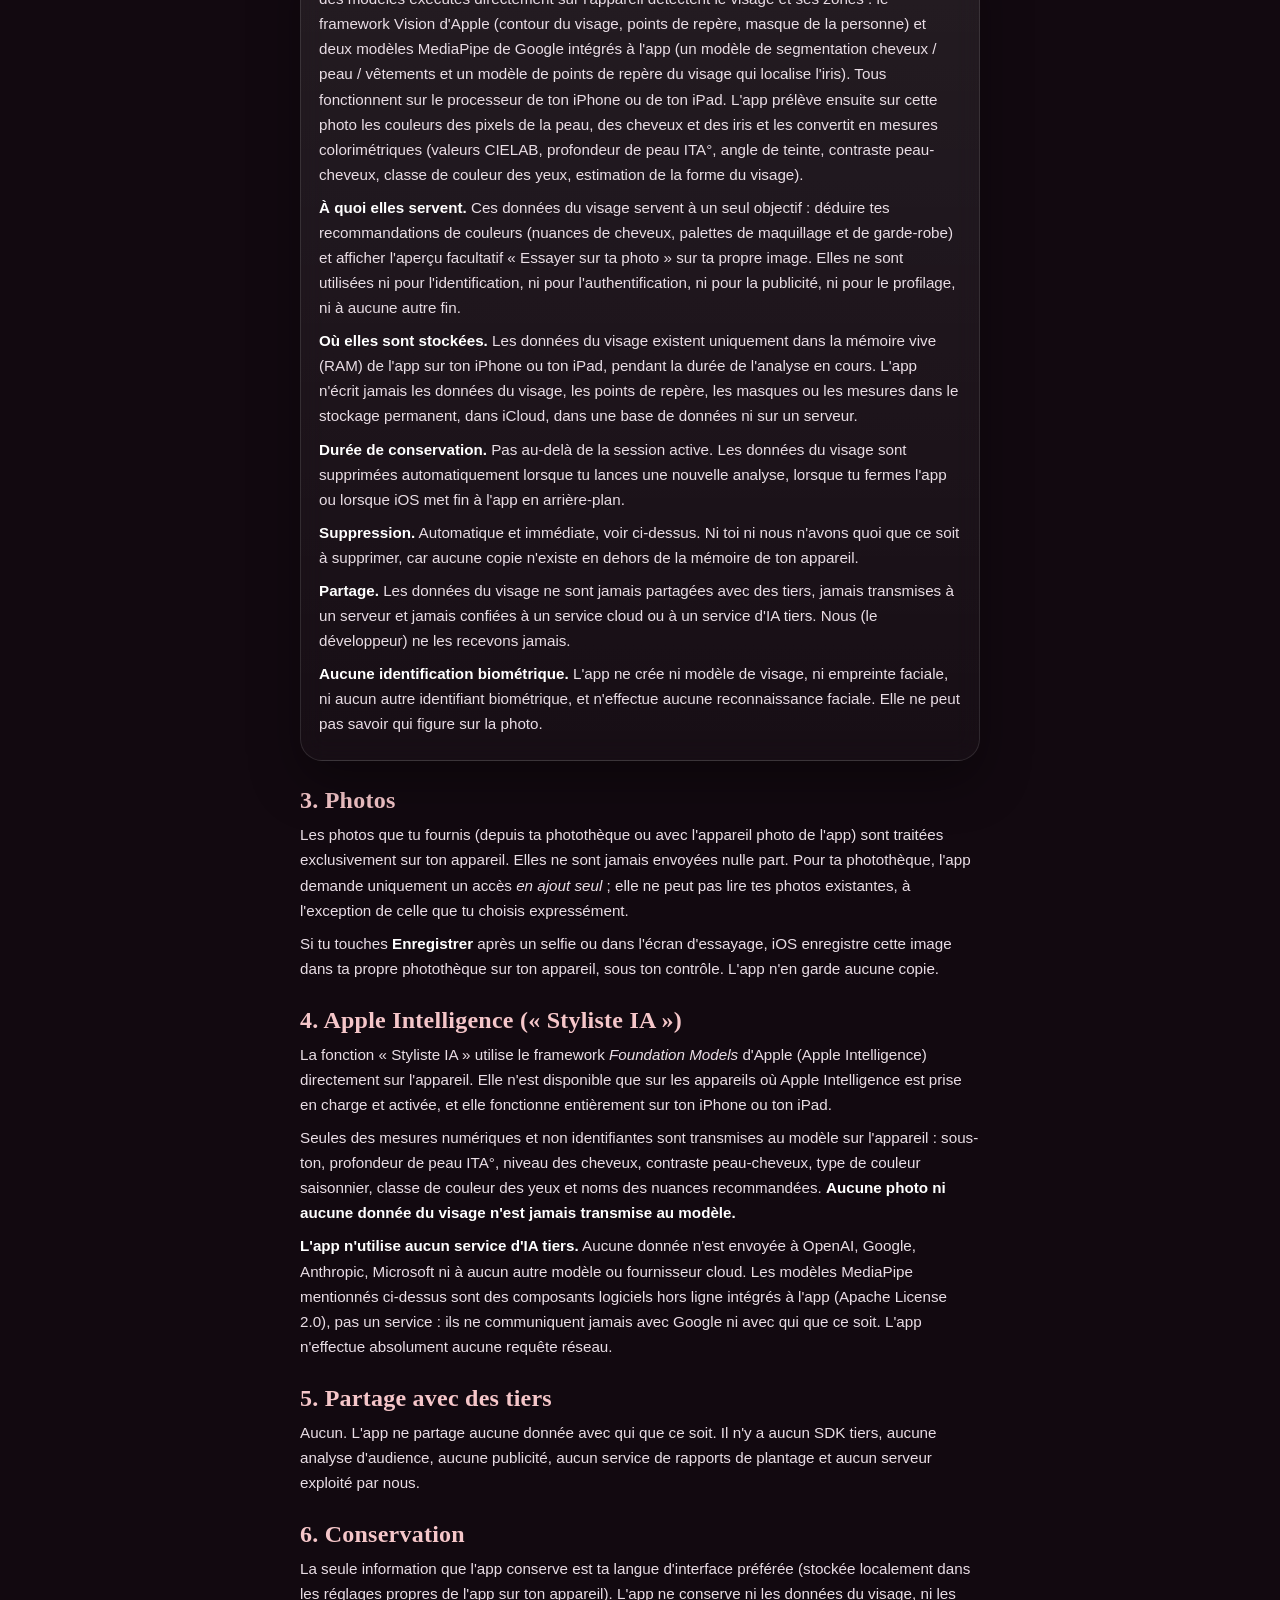
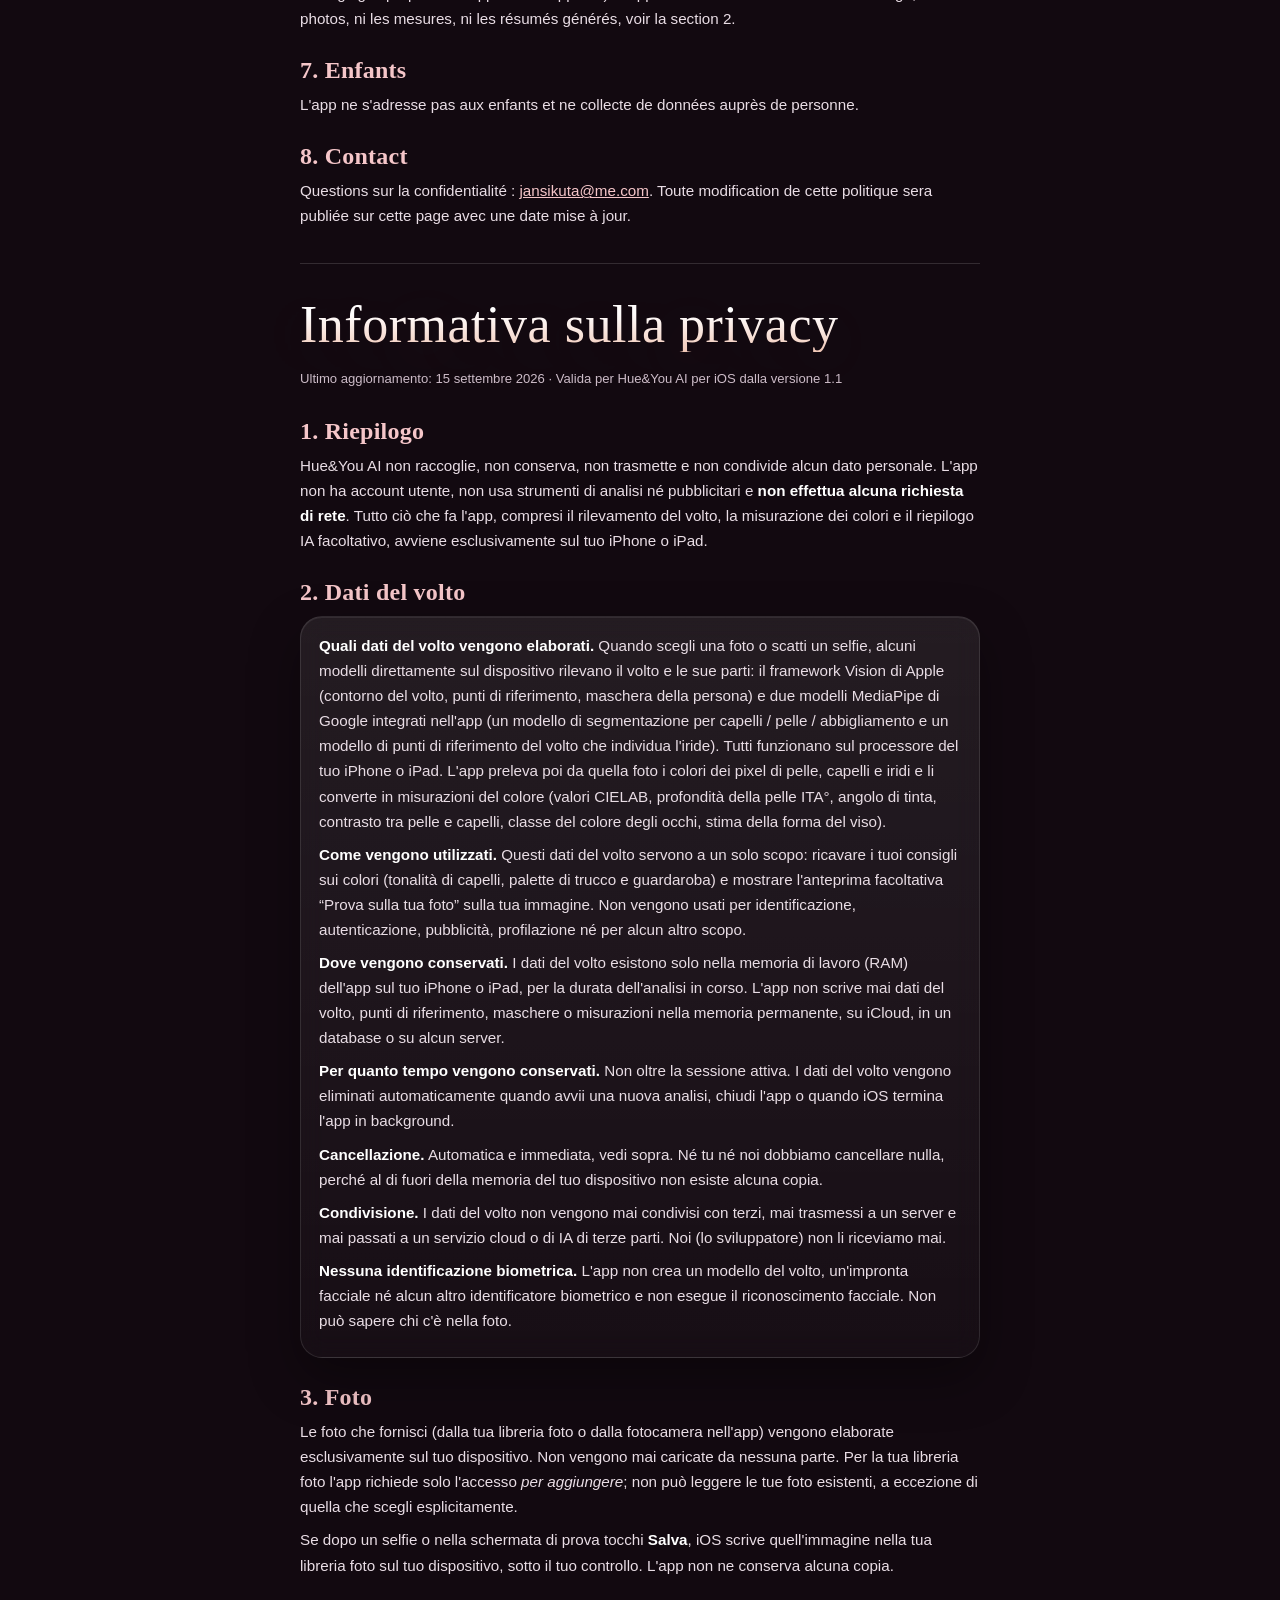
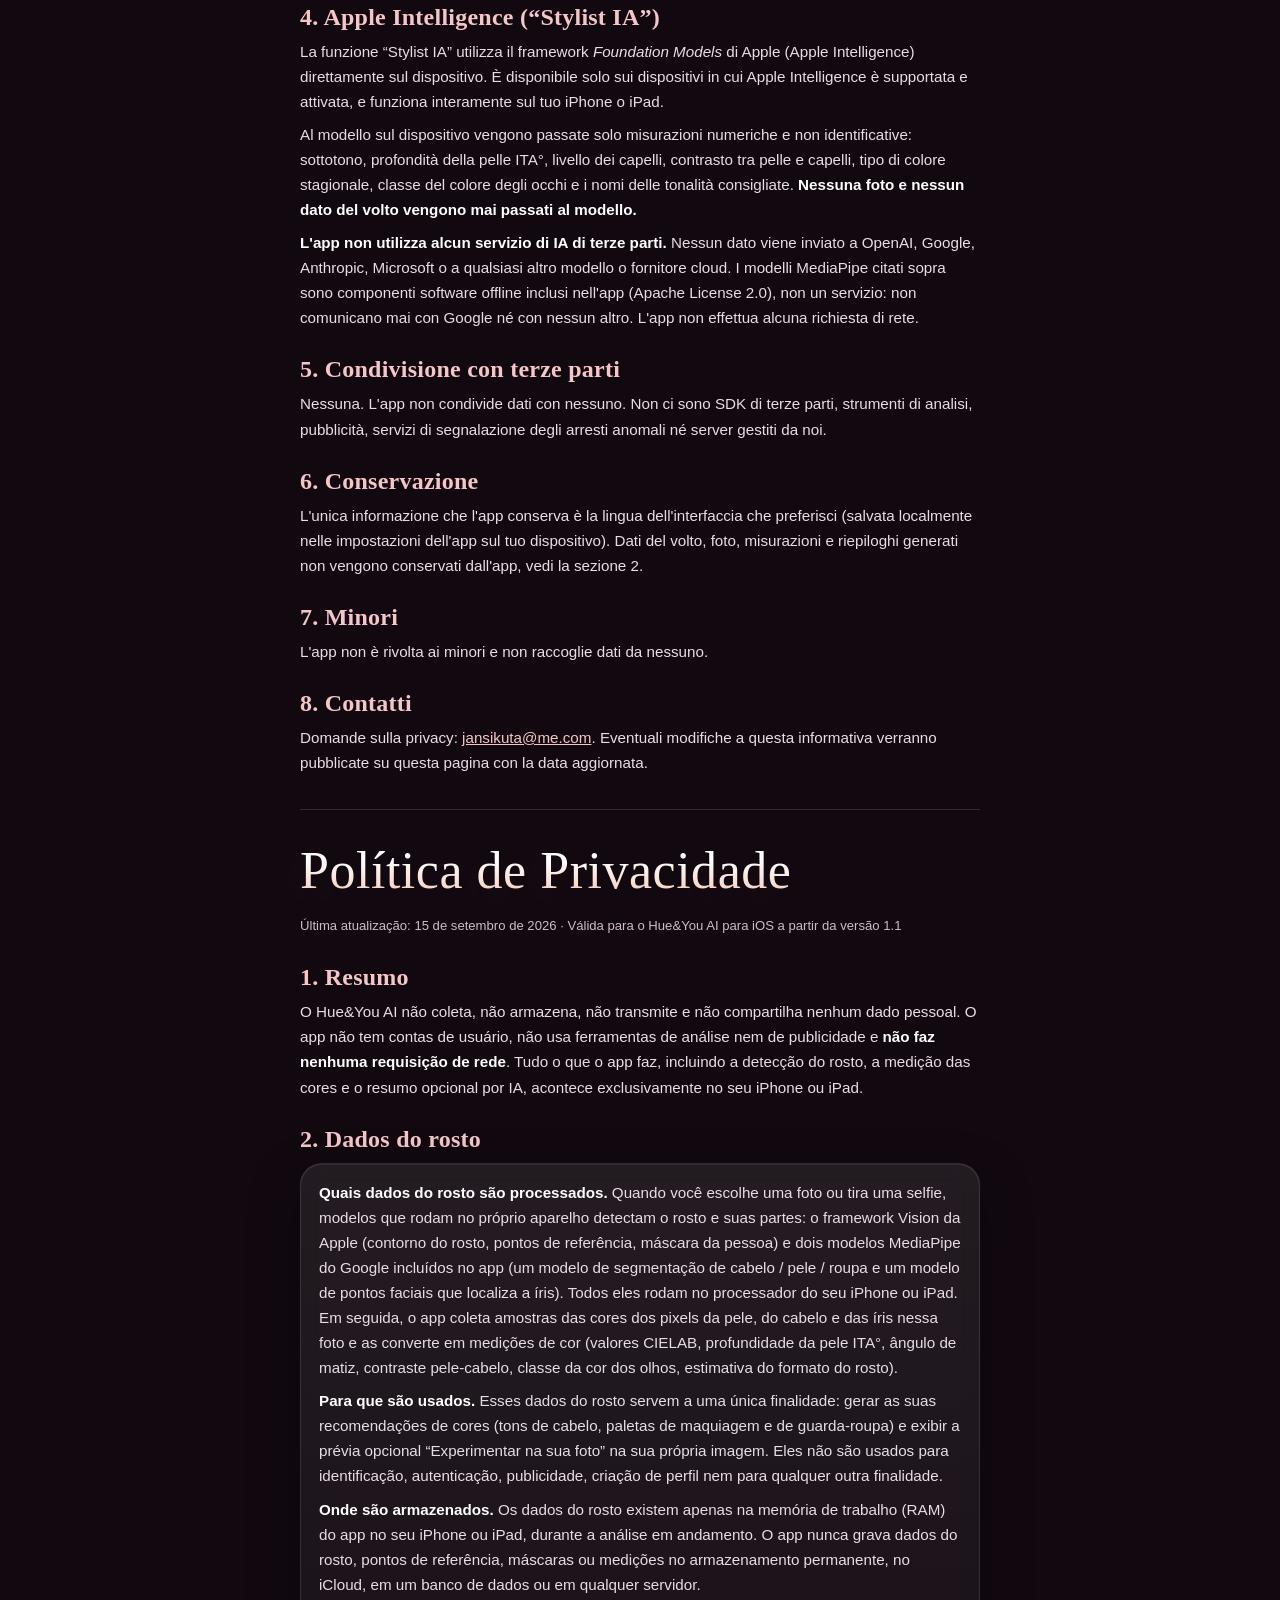
==== commit e3cf39d2: "Add files via upload" ====
--- a/privacy.html
+++ b/privacy.html
@@ -3,7 +3,7 @@
 <head>
 <meta charset="utf-8">
 <meta name="viewport" content="width=device-width, initial-scale=1">
-<title>Hue&You AI — Privacy Policy / Zásady ochrany súkromia / Datenschutz / Privacidad / Конфіденційність</title>
+<title>Hue&You AI — Privacy Policy / Zásady ochrany súkromia / Datenschutz / Privacidad / Конфіденційність / Confidentialité / Privacy IT / Privacidade / Prywatność / Soukromí</title>
 <style>
   :root { --plum: #2c1929; --rose: #c47484; --ink: #f4eef2; --muted: #c9b8c4; }
   * { margin: 0; padding: 0; box-sizing: border-box; }
@@ -36,7 +36,7 @@
 <body>
 <main>
   <a class="back" href="index.html">← Hue&amp;You AI</a>
-  <nav class="langs"><a href="#privacy-policy" lang="en">English</a> · <a href="#zasady" lang="sk">Slovenčina</a> · <a href="#datenschutz" lang="de">Deutsch</a> · <a href="#privacidad" lang="es">Español</a> · <a href="#konfidentsiinist" lang="uk">Українська</a></nav>
+  <nav class="langs"><a href="#privacy-policy" lang="en">English</a> · <a href="#zasady" lang="sk">Slovenčina</a> · <a href="#datenschutz" lang="de">Deutsch</a> · <a href="#privacidad" lang="es">Español</a> · <a href="#konfidentsiinist" lang="uk">Українська</a> · <a href="#confidentialite" lang="fr">Français</a> · <a href="#privacy-it" lang="it">Italiano</a> · <a href="#privacidade" lang="pt-BR">Português (Brasil)</a> · <a href="#prywatnosc" lang="pl">Polski</a> · <a href="#ochrana-soukromi" lang="cs">Čeština</a></nav>
   <h1 id="privacy-policy">Privacy Policy</h1>
   <p class="updated">Last updated: 15 September 2026 · Applies to Hue&amp;You AI for iOS, version 1.1 and later</p>
 
@@ -251,6 +251,216 @@
   <p>Питання щодо конфіденційності: <a href="mailto:jansikuta@me.com">jansikuta@me.com</a>. Зміни в цій політиці буде опубліковано на цій сторінці з новою датою.</p>
   </div>
 
+  <hr>
+
+  <div lang="fr">
+  <h1 id="confidentialite">Politique de confidentialité</h1>
+  <p class="updated">Dernière mise à jour : 15 septembre 2026 · S'applique à Hue&amp;You AI pour iOS à partir de la version 1.1</p>
+
+  <h2>1. Résumé</h2>
+  <p>Hue&amp;You AI ne collecte, ne stocke, ne transmet ni ne partage aucune donnée personnelle. L'app n'a pas de comptes utilisateur, n'utilise aucun outil d'analyse ni de publicité et n'effectue <strong>aucune requête réseau</strong>. Tout ce que fait l'app, y compris la détection du visage, la mesure des couleurs et le résumé IA facultatif, se déroule exclusivement sur ton iPhone ou ton iPad.</p>
+
+  <h2 id="donnees-visage">2. Données du visage</h2>
+  <div class="box">
+    <p><strong>Quelles données du visage sont traitées.</strong> Lorsque tu choisis une photo ou prends un selfie, des modèles exécutés directement sur l'appareil détectent le visage et ses zones : le framework Vision d'Apple (contour du visage, points de repère, masque de la personne) et deux modèles MediaPipe de Google intégrés à l'app (un modèle de segmentation cheveux / peau / vêtements et un modèle de points de repère du visage qui localise l'iris). Tous fonctionnent sur le processeur de ton iPhone ou de ton iPad. L'app prélève ensuite sur cette photo les couleurs des pixels de la peau, des cheveux et des iris et les convertit en mesures colorimétriques (valeurs CIELAB, profondeur de peau ITA°, angle de teinte, contraste peau-cheveux, classe de couleur des yeux, estimation de la forme du visage).</p>
+    <p><strong>À quoi elles servent.</strong> Ces données du visage servent à un seul objectif : déduire tes recommandations de couleurs (nuances de cheveux, palettes de maquillage et de garde-robe) et afficher l'aperçu facultatif « Essayer sur ta photo » sur ta propre image. Elles ne sont utilisées ni pour l'identification, ni pour l'authentification, ni pour la publicité, ni pour le profilage, ni à aucune autre fin.</p>
+    <p><strong>Où elles sont stockées.</strong> Les données du visage existent uniquement dans la mémoire vive (RAM) de l'app sur ton iPhone ou ton iPad, pendant la durée de l'analyse en cours. L'app n'écrit jamais les données du visage, les points de repère, les masques ou les mesures dans le stockage permanent, dans iCloud, dans une base de données ni sur un serveur.</p>
+    <p><strong>Durée de conservation.</strong> Pas au-delà de la session active. Les données du visage sont supprimées automatiquement lorsque tu lances une nouvelle analyse, lorsque tu fermes l'app ou lorsque iOS met fin à l'app en arrière-plan.</p>
+    <p><strong>Suppression.</strong> Automatique et immédiate, voir ci-dessus. Ni toi ni nous n'avons quoi que ce soit à supprimer, car aucune copie n'existe en dehors de la mémoire de ton appareil.</p>
+    <p><strong>Partage.</strong> Les données du visage ne sont jamais partagées avec des tiers, jamais transmises à un serveur et jamais confiées à un service cloud ou à un service d'IA tiers. Nous (le développeur) ne les recevons jamais.</p>
+    <p><strong>Aucune identification biométrique.</strong> L'app ne crée ni modèle de visage, ni empreinte faciale, ni aucun autre identifiant biométrique, et n'effectue aucune reconnaissance faciale. Elle ne peut pas savoir qui figure sur la photo.</p>
+  </div>
+
+  <h2>3. Photos</h2>
+  <p>Les photos que tu fournis (depuis ta photothèque ou avec l'appareil photo de l'app) sont traitées exclusivement sur ton appareil. Elles ne sont jamais envoyées nulle part. Pour ta photothèque, l'app demande uniquement un accès <em>en ajout seul</em> ; elle ne peut pas lire tes photos existantes, à l'exception de celle que tu choisis expressément.</p>
+  <p>Si tu touches <strong>Enregistrer</strong> après un selfie ou dans l'écran d'essayage, iOS enregistre cette image dans ta propre photothèque sur ton appareil, sous ton contrôle. L'app n'en garde aucune copie.</p>
+
+  <h2>4. Apple Intelligence (« Styliste IA »)</h2>
+  <p>La fonction « Styliste IA » utilise le framework <em>Foundation Models</em> d'Apple (Apple Intelligence) directement sur l'appareil. Elle n'est disponible que sur les appareils où Apple Intelligence est prise en charge et activée, et elle fonctionne entièrement sur ton iPhone ou ton iPad.</p>
+  <p>Seules des mesures numériques et non identifiantes sont transmises au modèle sur l'appareil : sous-ton, profondeur de peau ITA°, niveau des cheveux, contraste peau-cheveux, type de couleur saisonnier, classe de couleur des yeux et noms des nuances recommandées. <strong>Aucune photo ni aucune donnée du visage n'est jamais transmise au modèle.</strong></p>
+  <p><strong>L'app n'utilise aucun service d'IA tiers.</strong> Aucune donnée n'est envoyée à OpenAI, Google, Anthropic, Microsoft ni à aucun autre modèle ou fournisseur cloud. Les modèles MediaPipe mentionnés ci-dessus sont des composants logiciels hors ligne intégrés à l'app (Apache License 2.0), pas un service : ils ne communiquent jamais avec Google ni avec qui que ce soit. L'app n'effectue absolument aucune requête réseau.</p>
+
+  <h2>5. Partage avec des tiers</h2>
+  <p>Aucun. L'app ne partage aucune donnée avec qui que ce soit. Il n'y a aucun SDK tiers, aucune analyse d'audience, aucune publicité, aucun service de rapports de plantage et aucun serveur exploité par nous.</p>
+
+  <h2>6. Conservation</h2>
+  <p>La seule information que l'app conserve est ta langue d'interface préférée (stockée localement dans les réglages propres de l'app sur ton appareil). L'app ne conserve ni les données du visage, ni les photos, ni les mesures, ni les résumés générés, voir la section 2.</p>
+
+  <h2>7. Enfants</h2>
+  <p>L'app ne s'adresse pas aux enfants et ne collecte de données auprès de personne.</p>
+
+  <h2>8. Contact</h2>
+  <p>Questions sur la confidentialité : <a href="mailto:jansikuta@me.com">jansikuta@me.com</a>. Toute modification de cette politique sera publiée sur cette page avec une date mise à jour.</p>
+  </div>
+
+  <hr>
+
+  <div lang="it">
+  <h1 id="privacy-it">Informativa sulla privacy</h1>
+  <p class="updated">Ultimo aggiornamento: 15 settembre 2026 · Valida per Hue&amp;You AI per iOS dalla versione 1.1</p>
+
+  <h2>1. Riepilogo</h2>
+  <p>Hue&amp;You AI non raccoglie, non conserva, non trasmette e non condivide alcun dato personale. L'app non ha account utente, non usa strumenti di analisi né pubblicitari e <strong>non effettua alcuna richiesta di rete</strong>. Tutto ciò che fa l'app, compresi il rilevamento del volto, la misurazione dei colori e il riepilogo IA facoltativo, avviene esclusivamente sul tuo iPhone o iPad.</p>
+
+  <h2 id="dati-volto">2. Dati del volto</h2>
+  <div class="box">
+    <p><strong>Quali dati del volto vengono elaborati.</strong> Quando scegli una foto o scatti un selfie, alcuni modelli direttamente sul dispositivo rilevano il volto e le sue parti: il framework Vision di Apple (contorno del volto, punti di riferimento, maschera della persona) e due modelli MediaPipe di Google integrati nell'app (un modello di segmentazione per capelli / pelle / abbigliamento e un modello di punti di riferimento del volto che individua l'iride). Tutti funzionano sul processore del tuo iPhone o iPad. L'app preleva poi da quella foto i colori dei pixel di pelle, capelli e iridi e li converte in misurazioni del colore (valori CIELAB, profondità della pelle ITA°, angolo di tinta, contrasto tra pelle e capelli, classe del colore degli occhi, stima della forma del viso).</p>
+    <p><strong>Come vengono utilizzati.</strong> Questi dati del volto servono a un solo scopo: ricavare i tuoi consigli sui colori (tonalità di capelli, palette di trucco e guardaroba) e mostrare l'anteprima facoltativa “Prova sulla tua foto” sulla tua immagine. Non vengono usati per identificazione, autenticazione, pubblicità, profilazione né per alcun altro scopo.</p>
+    <p><strong>Dove vengono conservati.</strong> I dati del volto esistono solo nella memoria di lavoro (RAM) dell'app sul tuo iPhone o iPad, per la durata dell'analisi in corso. L'app non scrive mai dati del volto, punti di riferimento, maschere o misurazioni nella memoria permanente, su iCloud, in un database o su alcun server.</p>
+    <p><strong>Per quanto tempo vengono conservati.</strong> Non oltre la sessione attiva. I dati del volto vengono eliminati automaticamente quando avvii una nuova analisi, chiudi l'app o quando iOS termina l'app in background.</p>
+    <p><strong>Cancellazione.</strong> Automatica e immediata, vedi sopra. Né tu né noi dobbiamo cancellare nulla, perché al di fuori della memoria del tuo dispositivo non esiste alcuna copia.</p>
+    <p><strong>Condivisione.</strong> I dati del volto non vengono mai condivisi con terzi, mai trasmessi a un server e mai passati a un servizio cloud o di IA di terze parti. Noi (lo sviluppatore) non li riceviamo mai.</p>
+    <p><strong>Nessuna identificazione biometrica.</strong> L'app non crea un modello del volto, un'impronta facciale né alcun altro identificatore biometrico e non esegue il riconoscimento facciale. Non può sapere chi c'è nella foto.</p>
+  </div>
+
+  <h2>3. Foto</h2>
+  <p>Le foto che fornisci (dalla tua libreria foto o dalla fotocamera nell'app) vengono elaborate esclusivamente sul tuo dispositivo. Non vengono mai caricate da nessuna parte. Per la tua libreria foto l'app richiede solo l'accesso <em>per aggiungere</em>; non può leggere le tue foto esistenti, a eccezione di quella che scegli esplicitamente.</p>
+  <p>Se dopo un selfie o nella schermata di prova tocchi <strong>Salva</strong>, iOS scrive quell'immagine nella tua libreria foto sul tuo dispositivo, sotto il tuo controllo. L'app non ne conserva alcuna copia.</p>
+
+  <h2>4. Apple Intelligence (“Stylist IA”)</h2>
+  <p>La funzione “Stylist IA” utilizza il framework <em>Foundation Models</em> di Apple (Apple Intelligence) direttamente sul dispositivo. È disponibile solo sui dispositivi in cui Apple Intelligence è supportata e attivata, e funziona interamente sul tuo iPhone o iPad.</p>
+  <p>Al modello sul dispositivo vengono passate solo misurazioni numeriche e non identificative: sottotono, profondità della pelle ITA°, livello dei capelli, contrasto tra pelle e capelli, tipo di colore stagionale, classe del colore degli occhi e i nomi delle tonalità consigliate. <strong>Nessuna foto e nessun dato del volto vengono mai passati al modello.</strong></p>
+  <p><strong>L'app non utilizza alcun servizio di IA di terze parti.</strong> Nessun dato viene inviato a OpenAI, Google, Anthropic, Microsoft o a qualsiasi altro modello o fornitore cloud. I modelli MediaPipe citati sopra sono componenti software offline inclusi nell'app (Apache License 2.0), non un servizio: non comunicano mai con Google né con nessun altro. L'app non effettua alcuna richiesta di rete.</p>
+
+  <h2>5. Condivisione con terze parti</h2>
+  <p>Nessuna. L'app non condivide dati con nessuno. Non ci sono SDK di terze parti, strumenti di analisi, pubblicità, servizi di segnalazione degli arresti anomali né server gestiti da noi.</p>
+
+  <h2>6. Conservazione</h2>
+  <p>L'unica informazione che l'app conserva è la lingua dell'interfaccia che preferisci (salvata localmente nelle impostazioni dell'app sul tuo dispositivo). Dati del volto, foto, misurazioni e riepiloghi generati non vengono conservati dall'app, vedi la sezione 2.</p>
+
+  <h2>7. Minori</h2>
+  <p>L'app non è rivolta ai minori e non raccoglie dati da nessuno.</p>
+
+  <h2>8. Contatti</h2>
+  <p>Domande sulla privacy: <a href="mailto:jansikuta@me.com">jansikuta@me.com</a>. Eventuali modifiche a questa informativa verranno pubblicate su questa pagina con la data aggiornata.</p>
+  </div>
+
+  <hr>
+
+  <div lang="pt-BR">
+  <h1 id="privacidade">Política de Privacidade</h1>
+  <p class="updated">Última atualização: 15 de setembro de 2026 · Válida para o Hue&amp;You AI para iOS a partir da versão 1.1</p>
+
+  <h2>1. Resumo</h2>
+  <p>O Hue&amp;You AI não coleta, não armazena, não transmite e não compartilha nenhum dado pessoal. O app não tem contas de usuário, não usa ferramentas de análise nem de publicidade e <strong>não faz nenhuma requisição de rede</strong>. Tudo o que o app faz, incluindo a detecção do rosto, a medição das cores e o resumo opcional por IA, acontece exclusivamente no seu iPhone ou iPad.</p>
+
+  <h2 id="dados-rosto">2. Dados do rosto</h2>
+  <div class="box">
+    <p><strong>Quais dados do rosto são processados.</strong> Quando você escolhe uma foto ou tira uma selfie, modelos que rodam no próprio aparelho detectam o rosto e suas partes: o framework Vision da Apple (contorno do rosto, pontos de referência, máscara da pessoa) e dois modelos MediaPipe do Google incluídos no app (um modelo de segmentação de cabelo / pele / roupa e um modelo de pontos faciais que localiza a íris). Todos eles rodam no processador do seu iPhone ou iPad. Em seguida, o app coleta amostras das cores dos pixels da pele, do cabelo e das íris nessa foto e as converte em medições de cor (valores CIELAB, profundidade da pele ITA°, ângulo de matiz, contraste pele-cabelo, classe da cor dos olhos, estimativa do formato do rosto).</p>
+    <p><strong>Para que são usados.</strong> Esses dados do rosto servem a uma única finalidade: gerar as suas recomendações de cores (tons de cabelo, paletas de maquiagem e de guarda-roupa) e exibir a prévia opcional “Experimentar na sua foto” na sua própria imagem. Eles não são usados para identificação, autenticação, publicidade, criação de perfil nem para qualquer outra finalidade.</p>
+    <p><strong>Onde são armazenados.</strong> Os dados do rosto existem apenas na memória de trabalho (RAM) do app no seu iPhone ou iPad, durante a análise em andamento. O app nunca grava dados do rosto, pontos de referência, máscaras ou medições no armazenamento permanente, no iCloud, em um banco de dados ou em qualquer servidor.</p>
+    <p><strong>Por quanto tempo são mantidos.</strong> Não além da sessão ativa. Os dados do rosto são descartados automaticamente quando você inicia uma nova análise, fecha o app ou quando o iOS encerra o app em segundo plano.</p>
+    <p><strong>Exclusão.</strong> Automática e imediata (veja acima). Não há nada para você nem para nós excluirmos, porque não existe nenhuma cópia fora da memória do seu aparelho.</p>
+    <p><strong>Compartilhamento.</strong> Os dados do rosto nunca são compartilhados com terceiros, nunca são transmitidos a um servidor e nunca são repassados a um serviço de nuvem ou de IA de terceiros. Nós (o desenvolvedor) nunca os recebemos.</p>
+    <p><strong>Nenhuma identificação biométrica.</strong> O app não cria um modelo do rosto, uma impressão facial nem qualquer outro identificador biométrico e não faz reconhecimento facial. Ele não consegue saber quem está na foto.</p>
+  </div>
+
+  <h2>3. Fotos</h2>
+  <p>As fotos que você fornece (da sua fototeca ou da câmera dentro do app) são processadas exclusivamente no seu aparelho. Elas nunca são enviadas para lugar nenhum. O app solicita apenas acesso <em>para adicionar</em> à sua fototeca; ele não consegue ler as suas fotos existentes, exceto aquela que você escolhe explicitamente.</p>
+  <p>Se você tocar em <strong>Salvar</strong> depois de tirar uma selfie ou na tela de prova, o iOS grava essa imagem na sua própria fototeca, no seu aparelho e sob o seu controle. O app não guarda nenhuma cópia.</p>
+
+  <h2>4. Apple Intelligence (“Estilista de IA”)</h2>
+  <p>O recurso “Estilista de IA” usa o framework <em>Foundation Models</em> da Apple (Apple Intelligence) diretamente no aparelho. Ele está disponível apenas em aparelhos nos quais a Apple Intelligence é compatível e está ativada, e roda inteiramente no seu iPhone ou iPad.</p>
+  <p>Ao modelo no aparelho são repassadas apenas medições numéricas e não identificadoras: subtom, profundidade da pele ITA°, nível do cabelo, contraste pele-cabelo, tipo de cor sazonal, classe da cor dos olhos e os nomes dos tons recomendados. <strong>Nenhuma foto e nenhum dado do rosto são repassados ao modelo, em momento algum.</strong></p>
+  <p><strong>O app não usa nenhum serviço de IA de terceiros.</strong> Nenhum dado é enviado à OpenAI, ao Google, à Anthropic, à Microsoft ou a qualquer outro modelo ou provedor na nuvem. Os modelos MediaPipe mencionados acima são componentes de software offline incluídos no app (Apache License 2.0), e não um serviço: eles nunca se comunicam com o Google nem com mais ninguém. O app não faz nenhuma requisição de rede.</p>
+
+  <h2>5. Compartilhamento com terceiros</h2>
+  <p>Nenhum. O app não compartilha dados com ninguém. Não há SDKs de terceiros, análise, publicidade, serviços de relatório de falhas nem servidores operados por nós.</p>
+
+  <h2>6. Retenção</h2>
+  <p>A única informação que o app guarda de forma permanente é o idioma preferido da interface (armazenado localmente nas configurações do próprio app no seu aparelho). Dados do rosto, fotos, medições e resumos gerados não são guardados pelo app (veja a seção 2).</p>
+
+  <h2>7. Crianças</h2>
+  <p>O app não é direcionado a crianças e não coleta dados de ninguém.</p>
+
+  <h2>8. Contato</h2>
+  <p>Dúvidas sobre privacidade: <a href="mailto:jansikuta@me.com">jansikuta@me.com</a>. Alterações desta política serão publicadas nesta página com a data atualizada.</p>
+  </div>
+
+  <hr>
+
+  <div lang="pl">
+  <h1 id="prywatnosc">Polityka prywatności</h1>
+  <p class="updated">Ostatnia aktualizacja: 15 września 2026 · Dotyczy Hue&amp;You AI na iOS od wersji 1.1</p>
+
+  <h2>1. Podsumowanie</h2>
+  <p>Hue&amp;You AI nie zbiera, nie przechowuje, nie przesyła ani nie udostępnia żadnych danych osobowych. Aplikacja nie ma kont użytkowników, nie korzysta z narzędzi analitycznych ani reklamowych i <strong>nie wykonuje żadnych żądań sieciowych</strong>. Wszystko, co robi aplikacja, w tym wykrywanie twarzy, pomiar kolorów i opcjonalne podsumowanie AI, odbywa się wyłącznie na twoim iPhonie lub iPadzie.</p>
+
+  <h2 id="dane-twarzy">2. Dane twarzy</h2>
+  <div class="box">
+    <p><strong>Jakie dane twarzy są przetwarzane.</strong> Gdy wybierasz zdjęcie lub robisz selfie, modele działające na urządzeniu wykrywają twarz i jej części: framework Vision firmy Apple (kontur twarzy, punkty charakterystyczne, maska osoby) oraz dwa modele MediaPipe firmy Google wbudowane w aplikację (model segmentacji włosów / skóry / ubrania oraz model punktów charakterystycznych twarzy, który lokalizuje tęczówkę). Wszystkie działają na procesorze twojego iPhone'a lub iPada. Następnie aplikacja pobiera z tego zdjęcia kolory pikseli skóry, włosów i tęczówek i przelicza je na pomiary kolorów (wartości CIELAB, głębia skóry ITA°, kąt odcienia, kontrast skóra/włosy, klasa koloru oczu, szacowany kształt twarzy).</p>
+    <p><strong>Do czego są używane.</strong> Te dane twarzy służą wyłącznie jednemu celowi: wyznaczeniu twoich rekomendacji kolorystycznych (odcienie włosów, palety makijażu i garderoby) oraz wyświetleniu opcjonalnego podglądu „Przymierz na swoim zdjęciu” na twoim własnym zdjęciu. Nie są używane do identyfikacji, uwierzytelniania, reklamy, profilowania ani do żadnego innego celu.</p>
+    <p><strong>Gdzie są przechowywane.</strong> Dane twarzy istnieją wyłącznie w pamięci roboczej (RAM) aplikacji na twoim iPhonie lub iPadzie i tylko na czas bieżącej analizy. Aplikacja nigdy nie zapisuje danych twarzy, punktów charakterystycznych, masek ani pomiarów na dysku, w iCloud, w bazie danych ani na żadnym serwerze.</p>
+    <p><strong>Jak długo są przechowywane.</strong> Nie dłużej niż trwa aktywna sesja. Dane twarzy są automatycznie odrzucane, gdy rozpoczynasz nową analizę, zamykasz aplikację lub gdy iOS zakończy aplikację w tle.</p>
+    <p><strong>Usuwanie.</strong> Automatyczne i natychmiastowe, patrz wyżej. Ani ty, ani my nie musimy niczego usuwać, ponieważ poza pamięcią twojego urządzenia nie istnieje żadna kopia.</p>
+    <p><strong>Udostępnianie.</strong> Dane twarzy nigdy nie są udostępniane żadnej stronie trzeciej, nigdy nie są przesyłane na żaden serwer i nigdy nie są przekazywane żadnej usłudze chmurowej ani usłudze AI innego dostawcy. My (twórca aplikacji) nigdy ich nie otrzymujemy.</p>
+    <p><strong>Brak identyfikacji biometrycznej.</strong> Aplikacja nie tworzy szablonu twarzy, odcisku twarzy ani żadnego innego identyfikatora biometrycznego i nie przeprowadza rozpoznawania twarzy. Nie potrafi ustalić, kto jest na zdjęciu.</p>
+  </div>
+
+  <h2>3. Zdjęcia</h2>
+  <p>Zdjęcia, które udostępniasz (z biblioteki zdjęć lub z aparatu w aplikacji), są przetwarzane wyłącznie na twoim urządzeniu. Nigdy nie są nigdzie przesyłane. Aplikacja prosi wyłącznie o dostęp <em>do dodawania</em> do biblioteki zdjęć; nie może odczytywać twoich pozostałych zdjęć poza tym jednym, które wyraźnie wybierzesz.</p>
+  <p>Jeśli po zrobieniu selfie lub na ekranie przymierzania stukniesz <strong>Zachowaj</strong>, iOS zapisze ten obraz w twojej własnej bibliotece zdjęć na urządzeniu, pod twoją kontrolą. Aplikacja nie zachowuje żadnej kopii.</p>
+
+  <h2>4. Apple Intelligence („Stylista AI”)</h2>
+  <p>Funkcja „Stylista AI” korzysta z frameworku <em>Foundation Models</em> firmy Apple (Apple Intelligence) bezpośrednio na urządzeniu. Jest dostępna tylko na urządzeniach, na których Apple Intelligence jest obsługiwana i włączona, i działa w całości na twoim iPhonie lub iPadzie.</p>
+  <p>Do modelu na urządzeniu przekazywane są wyłącznie liczbowe, nieidentyfikujące pomiary: podton, głębia skóry ITA°, poziom włosów, kontrast skóra/włosy, sezonowy typ kolorystyczny, klasa koloru oczu oraz nazwy zalecanych odcieni. <strong>Do modelu nigdy nie jest przekazywane ani zdjęcie, ani dane twarzy.</strong></p>
+  <p><strong>Aplikacja nie korzysta z żadnej usługi AI innych dostawców.</strong> Żadne dane nie są wysyłane do OpenAI, Google, Anthropic, Microsoft ani do żadnego innego modelu chmurowego czy dostawcy. Wspomniane wyżej modele MediaPipe to składniki oprogramowania działające offline, dołączone do aplikacji (Apache License 2.0), a nie usługa: nigdy nie komunikują się z Google ani z nikim innym. Aplikacja nie wykonuje w ogóle żadnych żądań sieciowych.</p>
+
+  <h2>5. Udostępnianie stronom trzecim</h2>
+  <p>Brak. Aplikacja nie udostępnia danych nikomu. Nie zawiera SDK innych firm, analityki, reklam, usług raportowania awarii ani serwerów prowadzonych przez nas.</p>
+
+  <h2>6. Okres przechowywania</h2>
+  <p>Jedyną informacją, którą aplikacja trwale zapamiętuje, jest wybrany przez ciebie język interfejsu (zapisany lokalnie we własnych ustawieniach aplikacji na twoim urządzeniu). Danych twarzy, zdjęć, pomiarów ani wygenerowanych podsumowań aplikacja nie przechowuje, patrz sekcja 2.</p>
+
+  <h2>7. Dzieci</h2>
+  <p>Aplikacja nie jest skierowana do dzieci i nie zbiera danych od nikogo.</p>
+
+  <h2>8. Kontakt</h2>
+  <p>Pytania dotyczące prywatności: <a href="mailto:jansikuta@me.com">jansikuta@me.com</a>. Zmiany tej polityki opublikujemy na tej stronie wraz z nową datą.</p>
+  </div>
+
+  <hr>
+
+  <div lang="cs">
+  <h1 id="ochrana-soukromi">Zásady ochrany soukromí</h1>
+  <p class="updated">Poslední aktualizace: 15. září 2026 · Platí pro Hue&amp;You AI pro iOS od verze 1.1</p>
+
+  <h2>1. Shrnutí</h2>
+  <p>Hue&amp;You AI neshromažďuje, neukládá, neodesílá ani nesdílí žádné osobní údaje. Aplikace nemá uživatelské účty, nepoužívá analytické ani reklamní nástroje a <strong>neprovádí žádné síťové požadavky</strong>. Vše, co aplikace dělá, včetně detekce obličeje, měření barev a volitelného AI shrnutí, probíhá výhradně v tvém iPhonu nebo iPadu.</p>
+
+  <h2 id="udaje-o-obliceji">2. Údaje o obličeji</h2>
+  <div class="box">
+    <p><strong>Jaké údaje o obličeji se zpracovávají.</strong> Když vybereš fotku nebo pořídíš selfie, modely přímo v zařízení rozpoznají obličej a jeho části: framework Vision od společnosti Apple (obrys obličeje, orientační body, maska osoby) a dva modely MediaPipe od společnosti Google zabudované v aplikaci (model segmentace vlasů / pleti / oblečení a model orientačních bodů obličeje, který najde duhovku). Všechny běží na procesoru tvého iPhonu nebo iPadu. Aplikace pak z této fotky odebere barvy pixelů pleti, vlasů a duhovek a převede je na barevná měření (hodnoty CIELAB, hloubka pleti ITA°, úhel odstínu, kontrast pleti a vlasů, třída barvy očí, odhad tvaru obličeje).</p>
+    <p><strong>K čemu se používají.</strong> Tyto údaje o obličeji slouží jedinému účelu: odvodit tvoje barevná doporučení (odstíny vlasů, palety líčení a šatníku) a vykreslit volitelný náhled „Vyzkoušet na své fotce“ na tvém vlastním snímku. Nepoužívají se k identifikaci, ověřování totožnosti, reklamě, profilování ani k žádnému jinému účelu.</p>
+    <p><strong>Kde jsou uloženy.</strong> Údaje o obličeji existují pouze v pracovní paměti (RAM) aplikace v tvém iPhonu nebo iPadu, a to po dobu aktuální analýzy. Aplikace nikdy nezapisuje údaje o obličeji, orientační body, masky ani měření do trvalého úložiště, do iCloudu, do databáze ani na žádný server.</p>
+    <p><strong>Jak dlouho se uchovávají.</strong> Ne déle než po dobu aktivní relace. Údaje o obličeji se automaticky zahodí, když spustíš novou analýzu, zavřeš aplikaci nebo když ji iOS ukončí na pozadí.</p>
+    <p><strong>Vymazání.</strong> Automatické a okamžité, viz výše. Ty ani my nemusíme nic mazat, protože mimo paměť tvého zařízení žádná kopie neexistuje.</p>
+    <p><strong>Sdílení.</strong> Údaje o obličeji se nikdy nesdílejí s žádnou třetí stranou, nikdy se neodesílají na žádný server a nikdy se nepředávají žádné cloudové službě ani AI službě třetí strany. My (vývojář) je nikdy nedostaneme.</p>
+    <p><strong>Žádná biometrická identifikace.</strong> Aplikace nevytváří šablonu obličeje, otisk obličeje ani jiný biometrický identifikátor a neprovádí rozpoznávání obličeje. Nedokáže určit, kdo je na fotce.</p>
+  </div>
+
+  <h2>3. Fotografie</h2>
+  <p>Fotky, které poskytneš (z knihovny fotek nebo z fotoaparátu v aplikaci), se zpracovávají výhradně v tvém zařízení. Nikdy se nikam nenahrávají. Aplikace žádá ke knihovně fotek jen přístup <em>pro přidávání</em>; tvoje stávající fotky číst nemůže, s výjimkou té jedné, kterou výslovně vybereš.</p>
+  <p>Když po pořízení selfie nebo na obrazovce zkoušení klepneš na <strong>Uložit</strong>, iOS zapíše tento obrázek do tvé vlastní knihovny fotek v zařízení, pod tvou kontrolou. Aplikace si žádnou kopii neponechává.</p>
+
+  <h2>4. Apple Intelligence („AI stylista“)</h2>
+  <p>Funkce „AI stylista“ využívá framework <em>Foundation Models</em> od společnosti Apple (Apple Intelligence) přímo v zařízení. Je dostupná jen na zařízeních, kde je Apple Intelligence podporována a zapnuta, a běží výhradně v tvém iPhonu nebo iPadu.</p>
+  <p>Modelu v zařízení se předávají pouze číselné, neidentifikující hodnoty měření: podtón, hloubka pleti ITA°, úroveň vlasů, kontrast pleti a vlasů, sezónní barevný typ, třída barvy očí a názvy doporučených odstínů. <strong>Fotka ani údaje o obličeji se modelu nikdy nepředávají.</strong></p>
+  <p><strong>Aplikace nepoužívá žádnou AI službu třetí strany.</strong> Žádná data se neodesílají společnostem OpenAI, Google, Anthropic, Microsoft ani jinému cloudovému modelu či poskytovateli. Výše zmíněné modely MediaPipe jsou offline softwarové komponenty obsažené v aplikaci (Apache License 2.0), nikoli služba; nikdy nekomunikují se společností Google ani s nikým jiným. Aplikace neprovádí vůbec žádné síťové požadavky.</p>
+
+  <h2>5. Sdílení s třetími stranami</h2>
+  <p>Žádné. Aplikace s nikým nesdílí žádná data. Neobsahuje SDK třetích stran, analytiku, reklamu, služby pro hlášení pádů ani servery, které bychom provozovali.</p>
+
+  <h2>6. Doba uchovávání</h2>
+  <p>Jediná informace, kterou si aplikace trvale ukládá, je tvůj preferovaný jazyk rozhraní (lokálně ve vlastním nastavení aplikace v tvém zařízení). Údaje o obličeji, fotky, měření ani vygenerovaná shrnutí aplikace neukládá, viz oddíl 2.</p>
+
+  <h2>7. Děti</h2>
+  <p>Aplikace není určena dětem a od nikoho neshromažďuje žádné údaje.</p>
+
+  <h2>8. Kontakt</h2>
+  <p>Dotazy k ochraně soukromí: <a href="mailto:jansikuta@me.com">jansikuta@me.com</a>. Změny těchto zásad zveřejníme na této stránce s aktualizovaným datem.</p>
+  </div>
+
   <footer><span data-fz>©</span> 2026 Ján Sikuta · Hue&amp;You AI</footer>
 </main>
 <script src="site.js" defer></script>
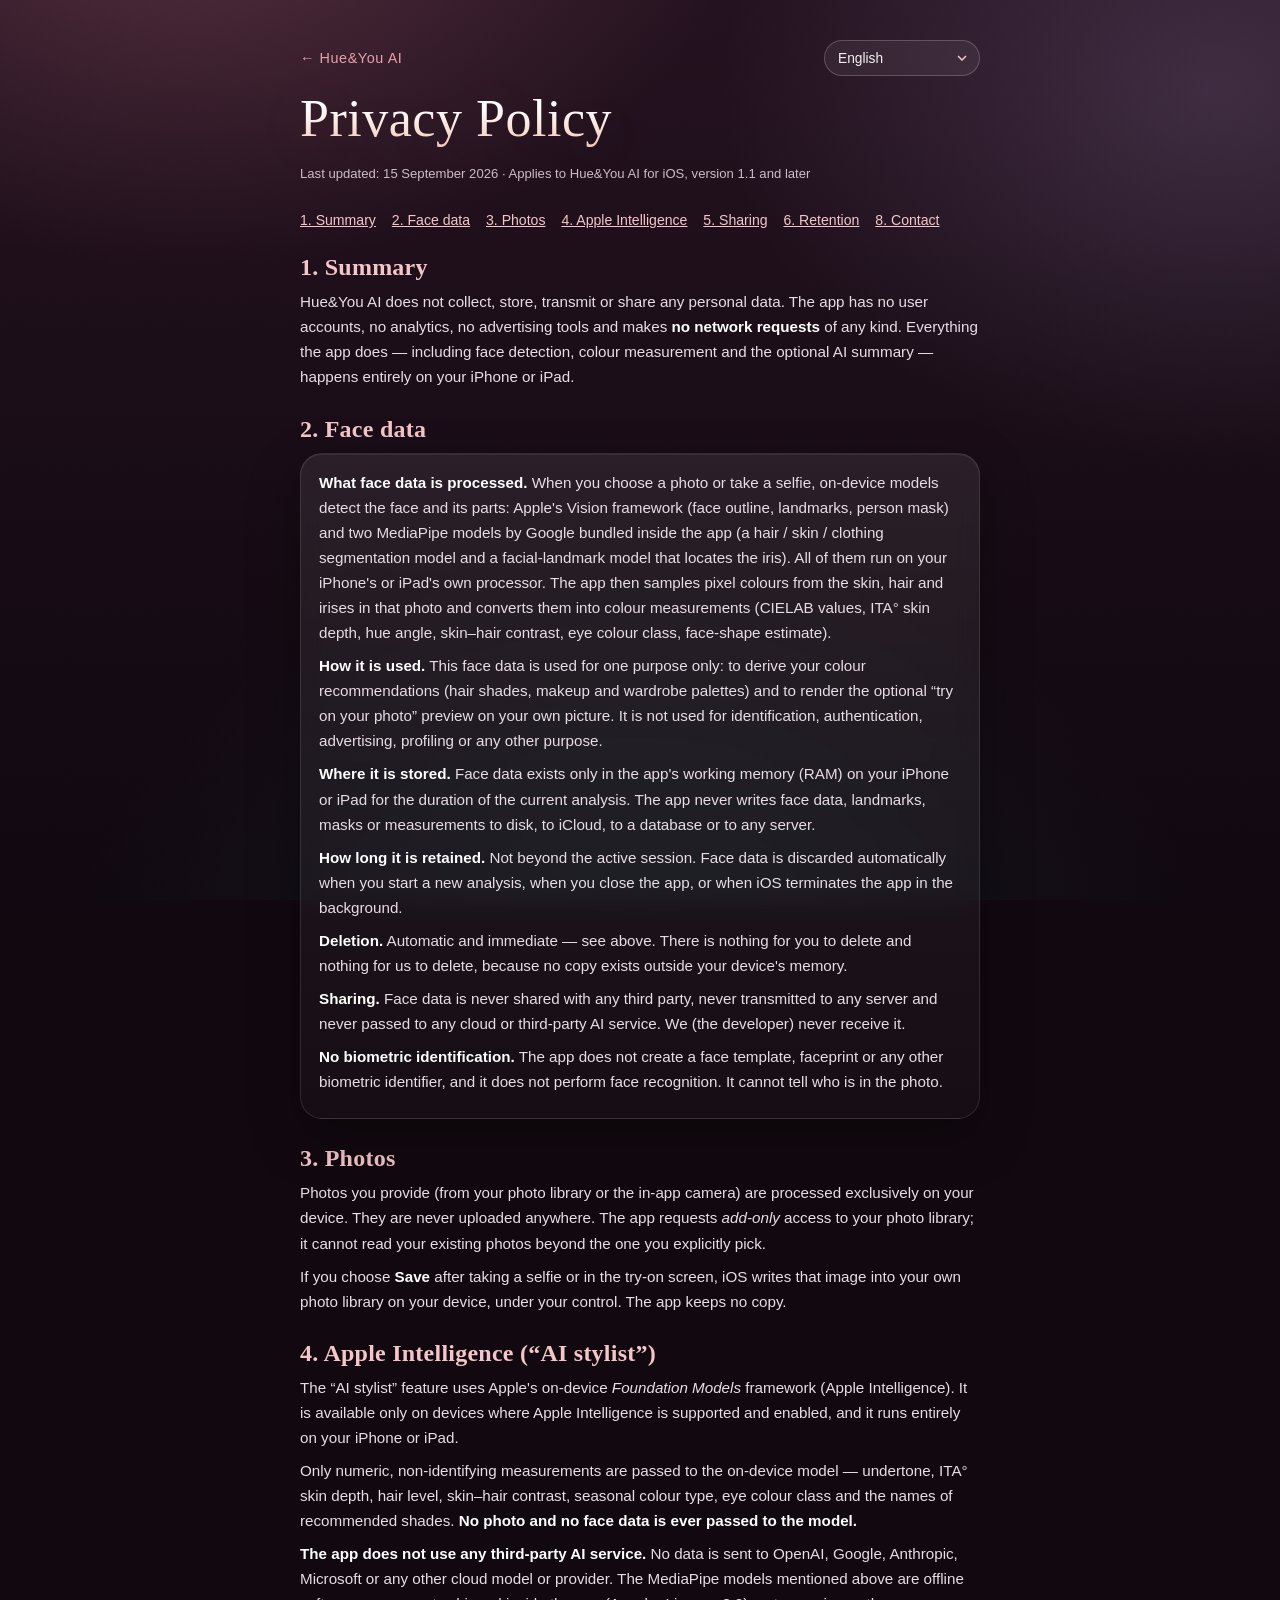
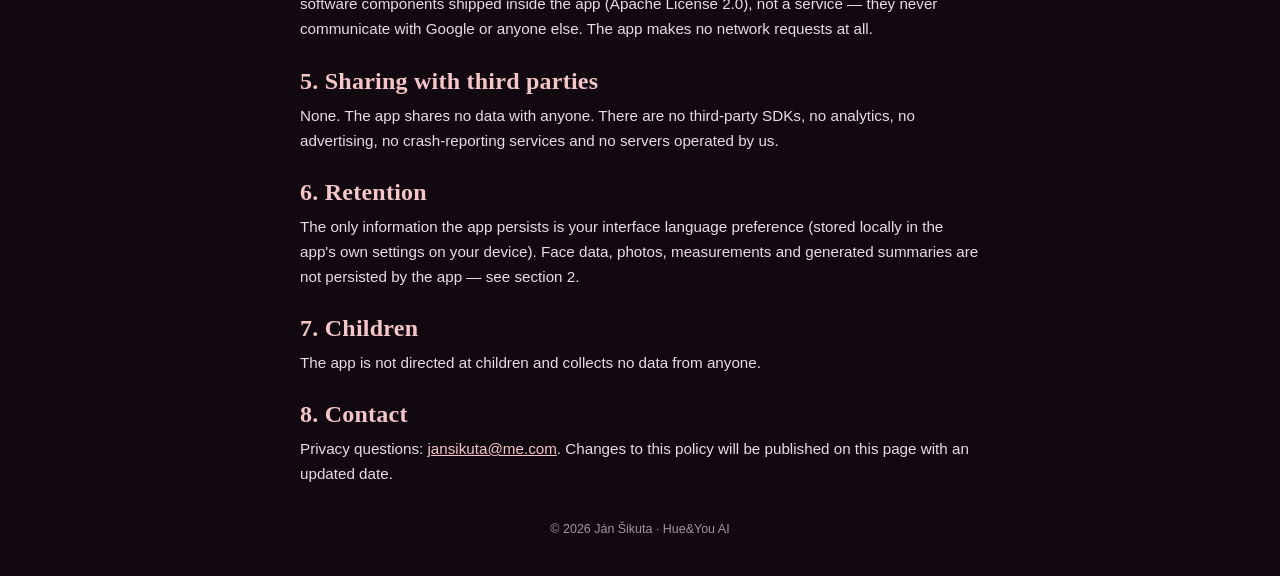
==== commit 290ec0e2: "Prepracovaný web: jeden jazyk naraz, funkcie appky, prieskumník sezón, SEO - index.html: nová prezen" ====
--- a/privacy.html
+++ b/privacy.html
@@ -31,12 +31,16 @@
   nav.toc a { margin-right: 12px; }
   nav.langs { font-size: .85rem; color: var(--muted); margin-top: 12px; }
 </style>
-<link rel="stylesheet" href="glam.css?v=20261017">
+<link rel="icon" type="image/png" sizes="32x32" href="img/favicon-32.png">
+<link rel="apple-touch-icon" href="img/apple-touch-icon.png">
+<script>document.documentElement.className='js pending';setTimeout(function(){document.documentElement.classList.remove('pending')},1500);</script>
+<link rel="stylesheet" href="glam.css?v=20261107">
 </head>
 <body>
 <main>
   <a class="back" href="index.html">← Hue&amp;You AI</a>
   <nav class="langs"><a href="#privacy-policy" lang="en">English</a> · <a href="#zasady" lang="sk">Slovenčina</a> · <a href="#datenschutz" lang="de">Deutsch</a> · <a href="#privacidad" lang="es">Español</a> · <a href="#konfidentsiinist" lang="uk">Українська</a> · <a href="#confidentialite" lang="fr">Français</a> · <a href="#privacy-it" lang="it">Italiano</a> · <a href="#privacidade" lang="pt-BR">Português (Brasil)</a> · <a href="#prywatnosc" lang="pl">Polski</a> · <a href="#ochrana-soukromi" lang="cs">Čeština</a></nav>
+  <div lang="en" class="lang-block">
   <h1 id="privacy-policy">Privacy Policy</h1>
   <p class="updated">Last updated: 15 September 2026 · Applies to Hue&amp;You AI for iOS, version 1.1 and later</p>
 
@@ -84,9 +88,10 @@
 
   <h2 id="contact">8. Contact</h2>
   <p>Privacy questions: <a href="mailto:jansikuta@me.com">jansikuta@me.com</a>. Changes to this policy will be published on this page with an updated date.</p>
-
-  <hr>
-
+  </div>
+
+  <hr>
+  <div lang="sk" class="lang-block">
   <h1 id="zasady">Zásady ochrany súkromia</h1>
   <p class="updated">Posledná aktualizácia: 15. septembra 2026 · Platí pre Hue&amp;You AI pre iOS od verzie 1.1</p>
 
@@ -124,10 +129,11 @@
 
   <h2>8. Kontakt</h2>
   <p>Otázky k súkromiu: <a href="mailto:jansikuta@me.com">jansikuta@me.com</a>. Zmeny týchto zásad zverejníme na tejto stránke s novým dátumom.</p>
-
-  <hr>
-
-  <div lang="de">
+  </div>
+
+  <hr>
+
+  <div lang="de" class="lang-block">
   <h1 id="datenschutz">Datenschutzerklärung</h1>
   <p class="updated">Zuletzt aktualisiert: 15. September 2026 · Gilt für Hue&amp;You AI für iOS ab Version 1.1</p>
 
@@ -169,7 +175,7 @@
 
   <hr>
 
-  <div lang="es">
+  <div lang="es" class="lang-block">
   <h1 id="privacidad">Política de privacidad</h1>
   <p class="updated">Última actualización: 15 de septiembre de 2026 · Se aplica a Hue&amp;You AI para iOS a partir de la versión 1.1</p>
 
@@ -211,7 +217,7 @@
 
   <hr>
 
-  <div lang="uk">
+  <div lang="uk" class="lang-block">
   <h1 id="konfidentsiinist">Політика конфіденційності</h1>
   <p class="updated">Останнє оновлення: 15 вересня 2026 р. · Стосується Hue&amp;You AI для iOS, починаючи з версії 1.1</p>
 
@@ -253,7 +259,7 @@
 
   <hr>
 
-  <div lang="fr">
+  <div lang="fr" class="lang-block">
   <h1 id="confidentialite">Politique de confidentialité</h1>
   <p class="updated">Dernière mise à jour : 15 septembre 2026 · S'applique à Hue&amp;You AI pour iOS à partir de la version 1.1</p>
 
@@ -295,7 +301,7 @@
 
   <hr>
 
-  <div lang="it">
+  <div lang="it" class="lang-block">
   <h1 id="privacy-it">Informativa sulla privacy</h1>
   <p class="updated">Ultimo aggiornamento: 15 settembre 2026 · Valida per Hue&amp;You AI per iOS dalla versione 1.1</p>
 
@@ -337,7 +343,7 @@
 
   <hr>
 
-  <div lang="pt-BR">
+  <div lang="pt-BR" class="lang-block">
   <h1 id="privacidade">Política de Privacidade</h1>
   <p class="updated">Última atualização: 15 de setembro de 2026 · Válida para o Hue&amp;You AI para iOS a partir da versão 1.1</p>
 
@@ -379,7 +385,7 @@
 
   <hr>
 
-  <div lang="pl">
+  <div lang="pl" class="lang-block">
   <h1 id="prywatnosc">Polityka prywatności</h1>
   <p class="updated">Ostatnia aktualizacja: 15 września 2026 · Dotyczy Hue&amp;You AI na iOS od wersji 1.1</p>
 
@@ -421,7 +427,7 @@
 
   <hr>
 
-  <div lang="cs">
+  <div lang="cs" class="lang-block">
   <h1 id="ochrana-soukromi">Zásady ochrany soukromí</h1>
   <p class="updated">Poslední aktualizace: 15. září 2026 · Platí pro Hue&amp;You AI pro iOS od verze 1.1</p>
 
@@ -461,8 +467,9 @@
   <p>Dotazy k ochraně soukromí: <a href="mailto:jansikuta@me.com">jansikuta@me.com</a>. Změny těchto zásad zveřejníme na této stránce s aktualizovaným datem.</p>
   </div>
 
-  <footer><span data-fz>©</span> 2026 Ján Sikuta · Hue&amp;You AI</footer>
+  <footer><span data-fz>©</span> 2026 Ján Šikuta · Hue&amp;You AI</footer>
 </main>
+<script src="app.js?v=20261107" defer></script>
 <script src="site.js" defer></script>
 </body>
 </html>
--- a/glam.css
+++ b/glam.css
@@ -87,3 +87,16 @@
 footer{color:var(--soft)!important;}
 footer a{color:var(--rose-2)!important;}
 @media (max-width:600px){body{background-attachment:scroll!important;}}
+
+/* Jazyky: jeden jazyk naraz (len so zapnutým JavaScriptom; bez neho ostáva všetko viditeľné) */
+html.pending body{visibility:hidden;}
+html.js .lang-block:not(.active){display:none;}
+html.js main > hr{display:none;}
+html.js nav.langs{display:none;}
+html.js .lang-block .en,html.js .lang-block h1.en{color:inherit!important;}
+html.js .lang-block ul.en li{color:#e9dde5!important;}
+.subbar{display:flex;align-items:center;justify-content:space-between;gap:16px;margin-bottom:6px;}
+.lang-select{appearance:none;-webkit-appearance:none;max-width:100%;min-height:36px;padding:7px 30px 7px 13px;border-radius:999px;border:1px solid var(--line-2);color:var(--ink);font:inherit;font-size:.86rem;cursor:pointer;
+  background:rgba(255,255,255,.06) url("data:image/svg+xml;utf8,<svg xmlns='http://www.w3.org/2000/svg' width='10' height='6'><path d='M1 1l4 4 4-4' fill='none' stroke='%23f5c6c9' stroke-width='1.5'/></svg>") no-repeat right 12px center;}
+.lang-select option{color:#2a0f1f;background:#fff;}
+.lang-select:focus-visible{outline:2px solid var(--gold);outline-offset:3px;}
